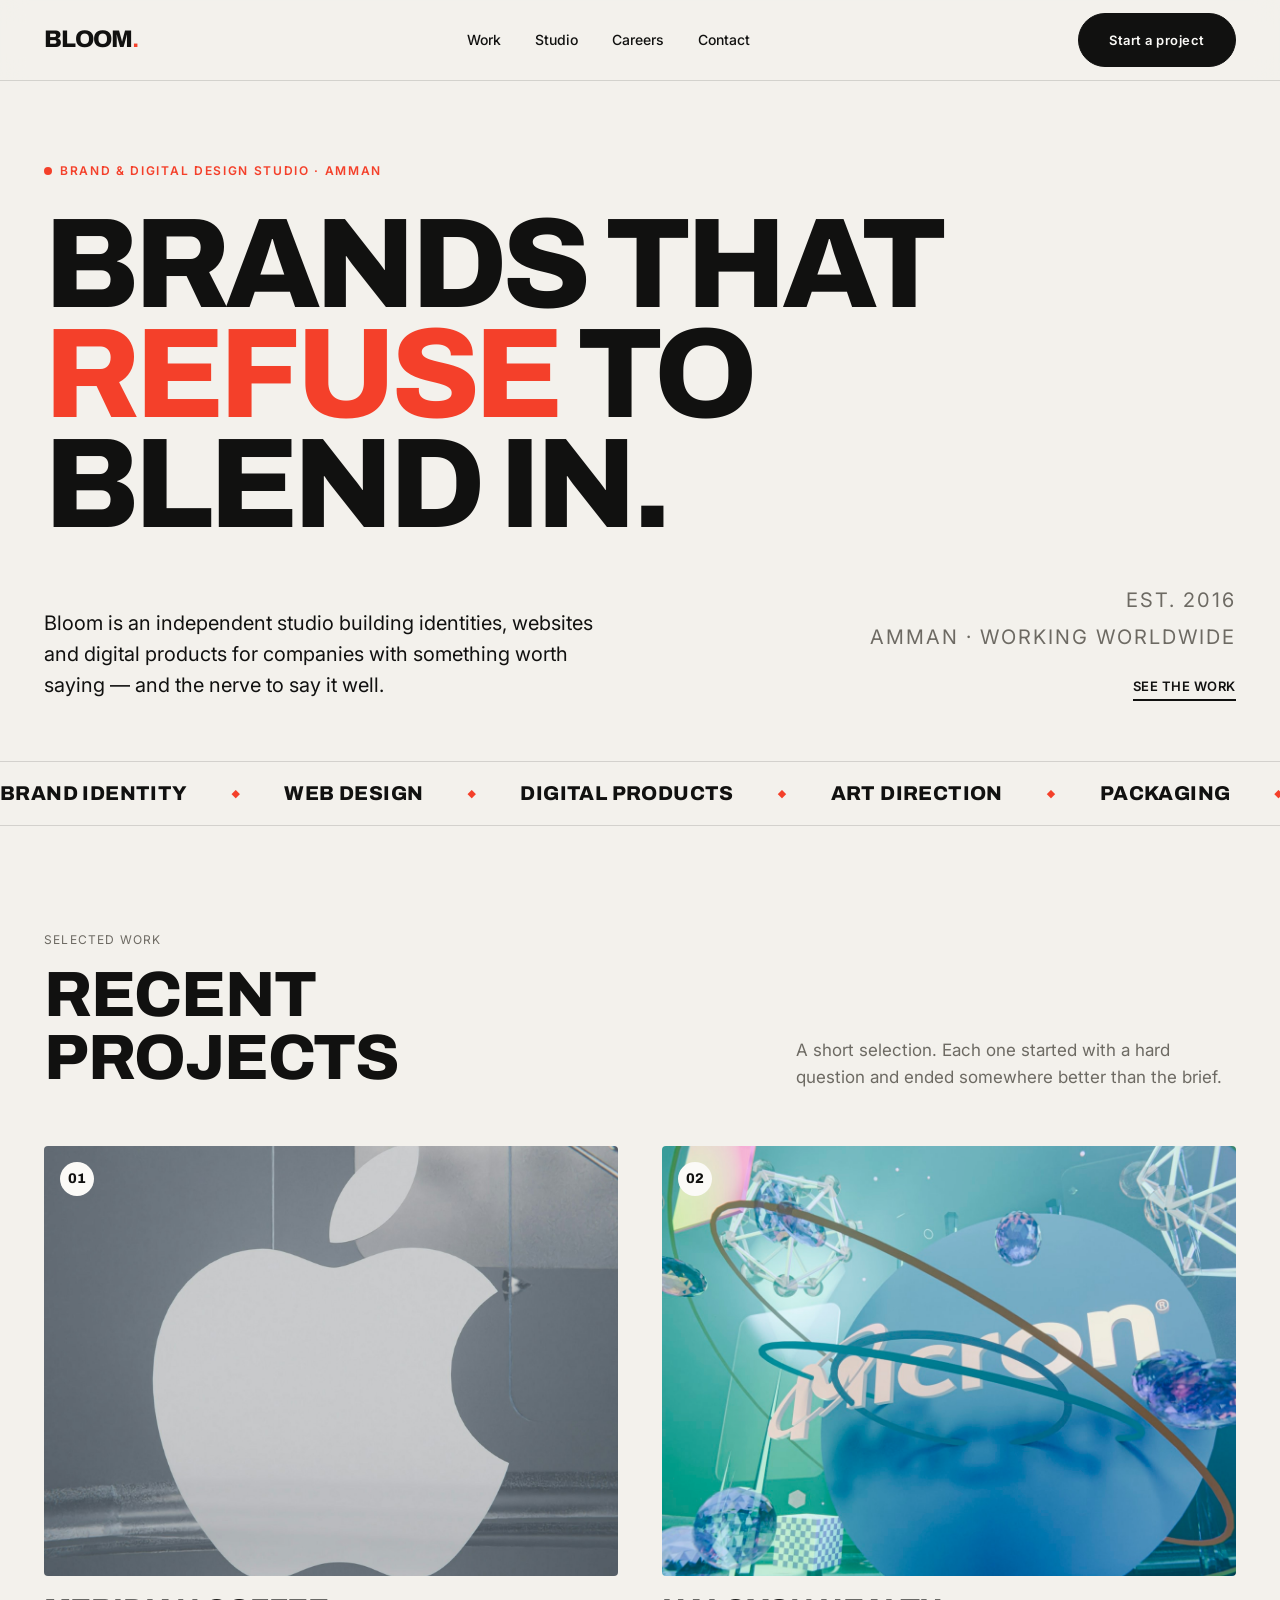
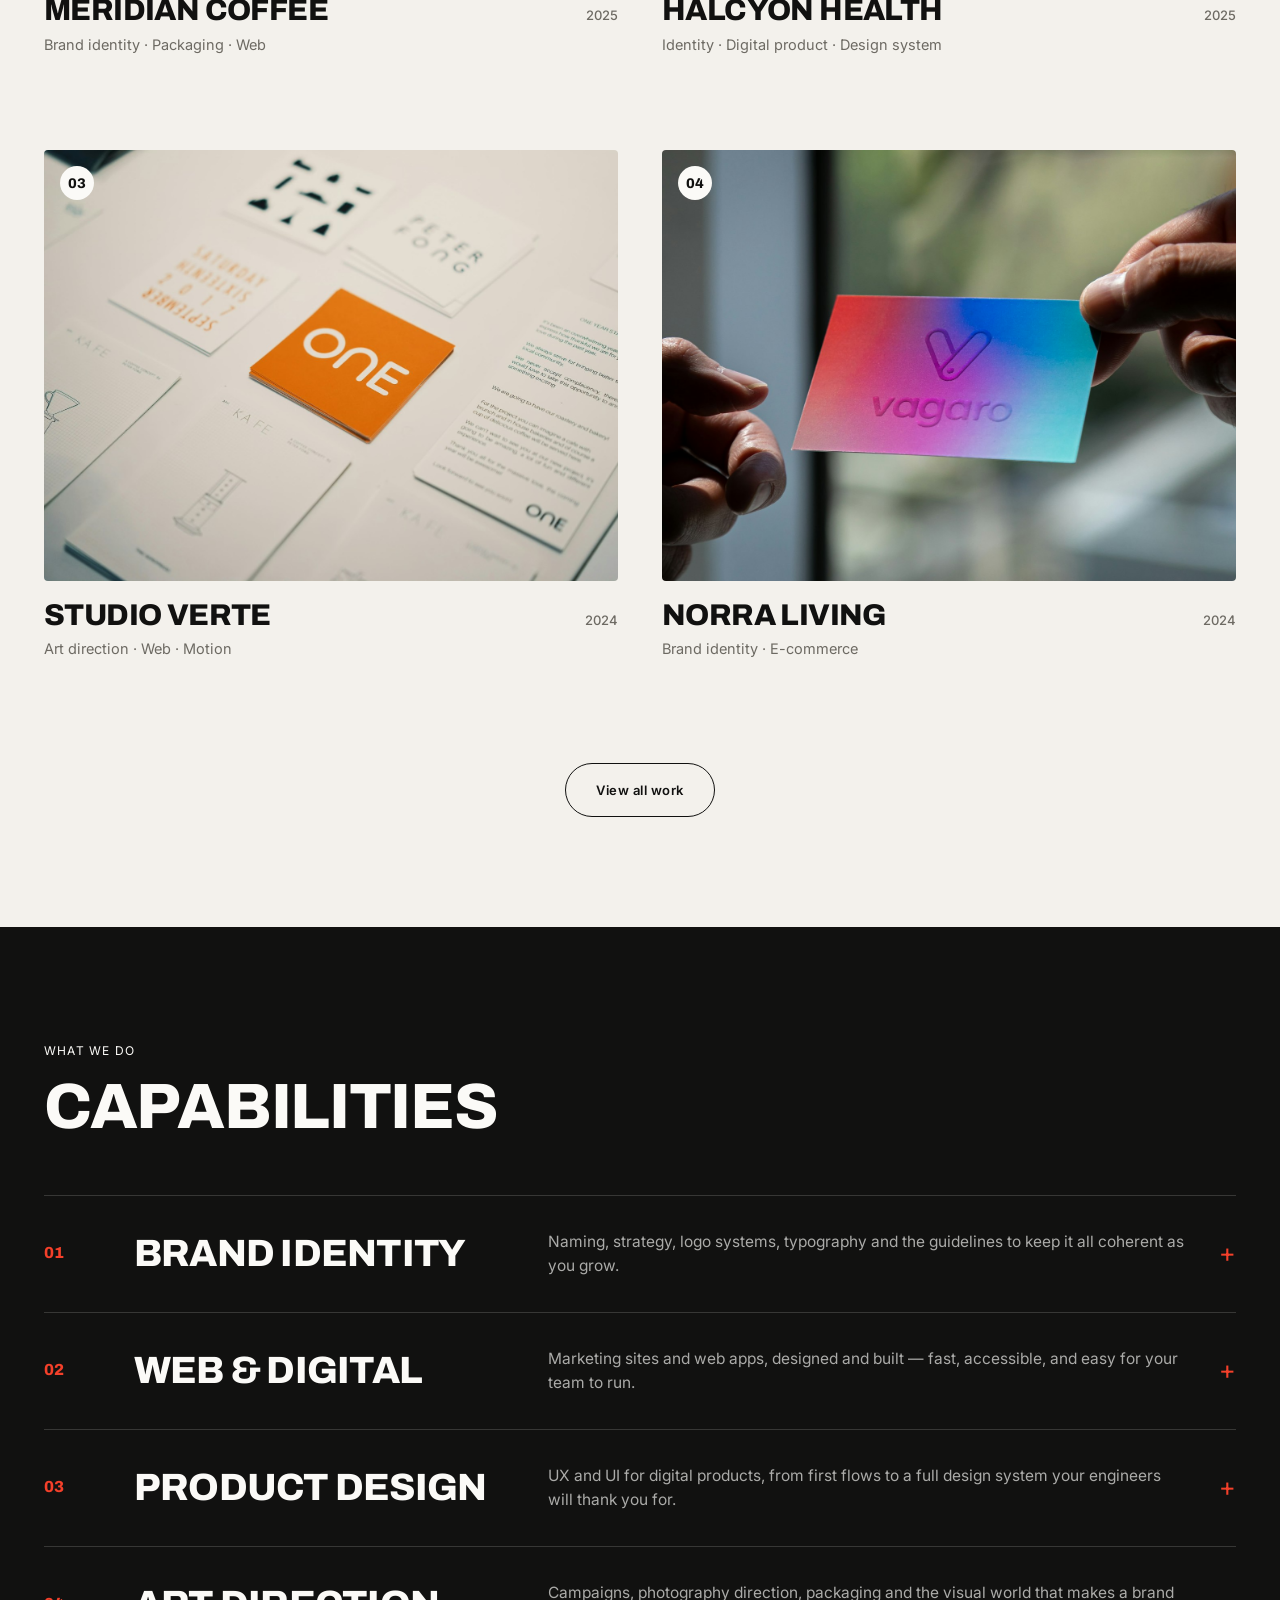
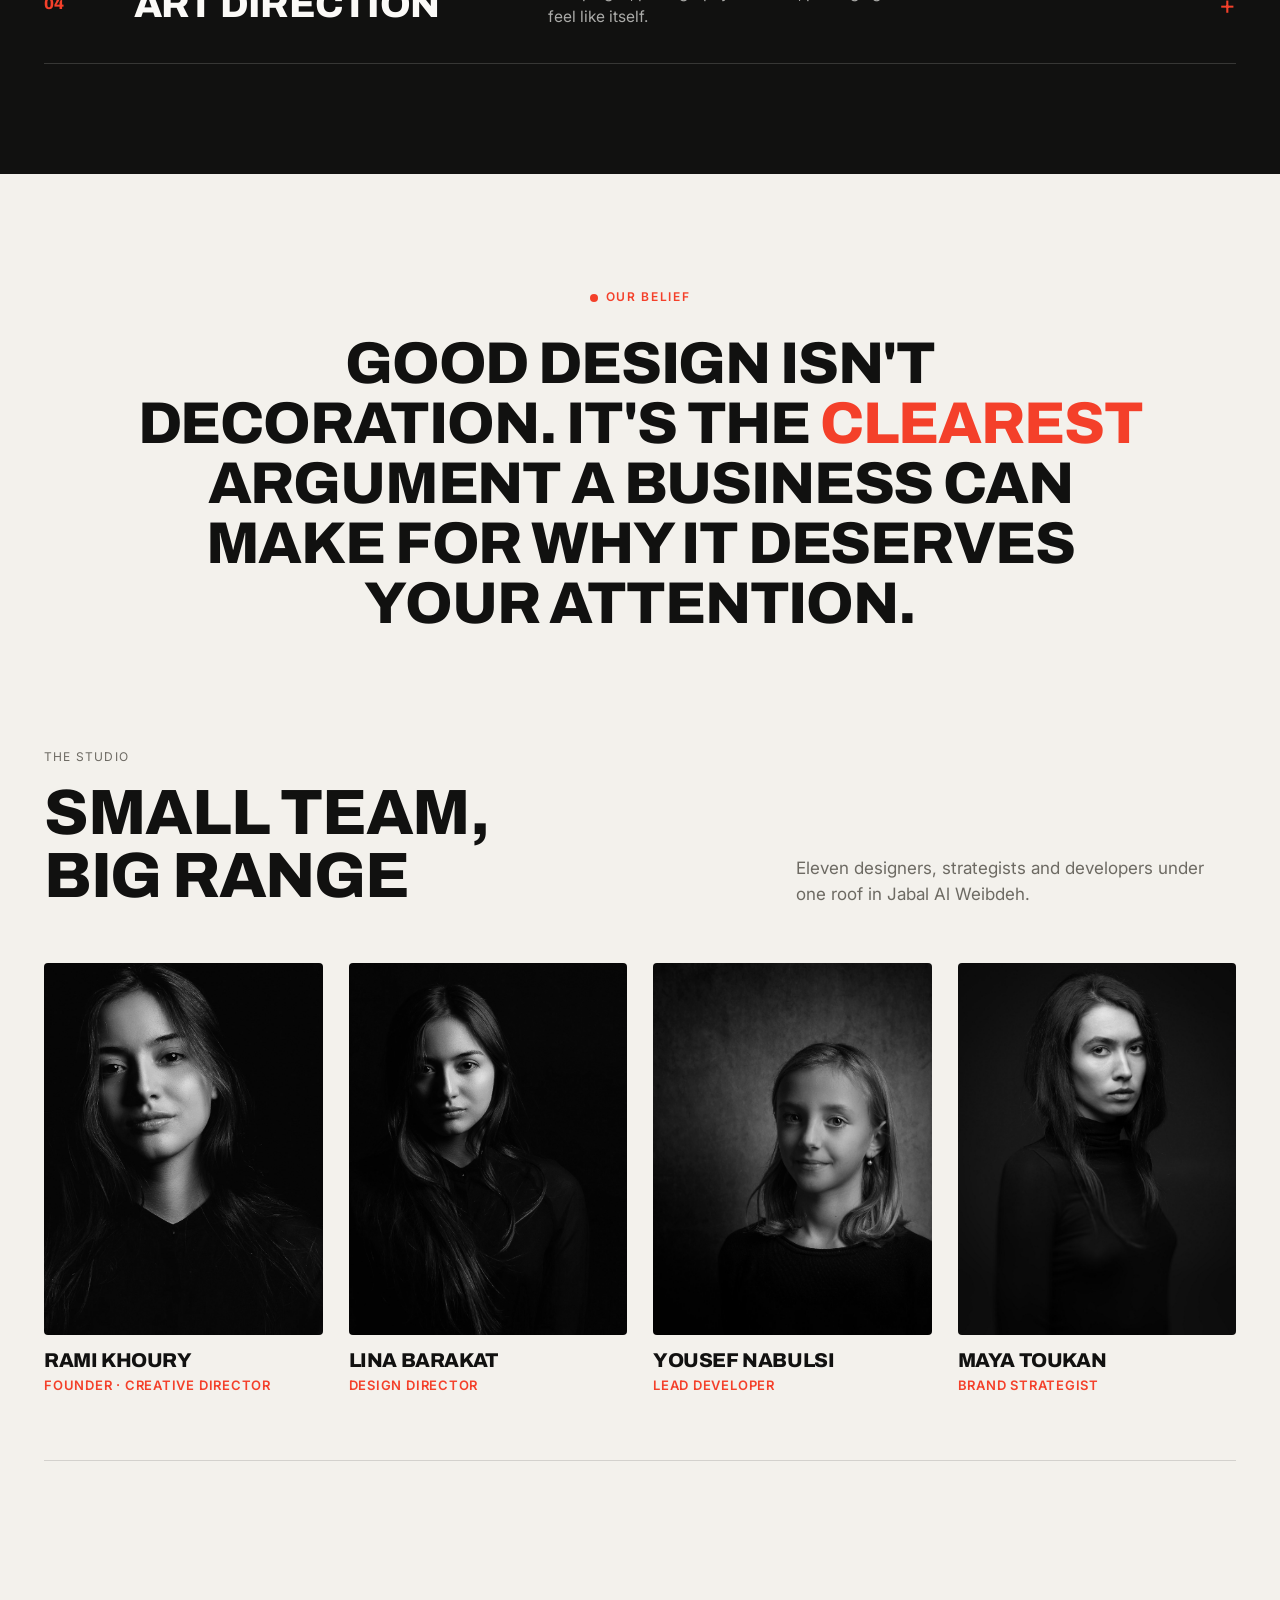
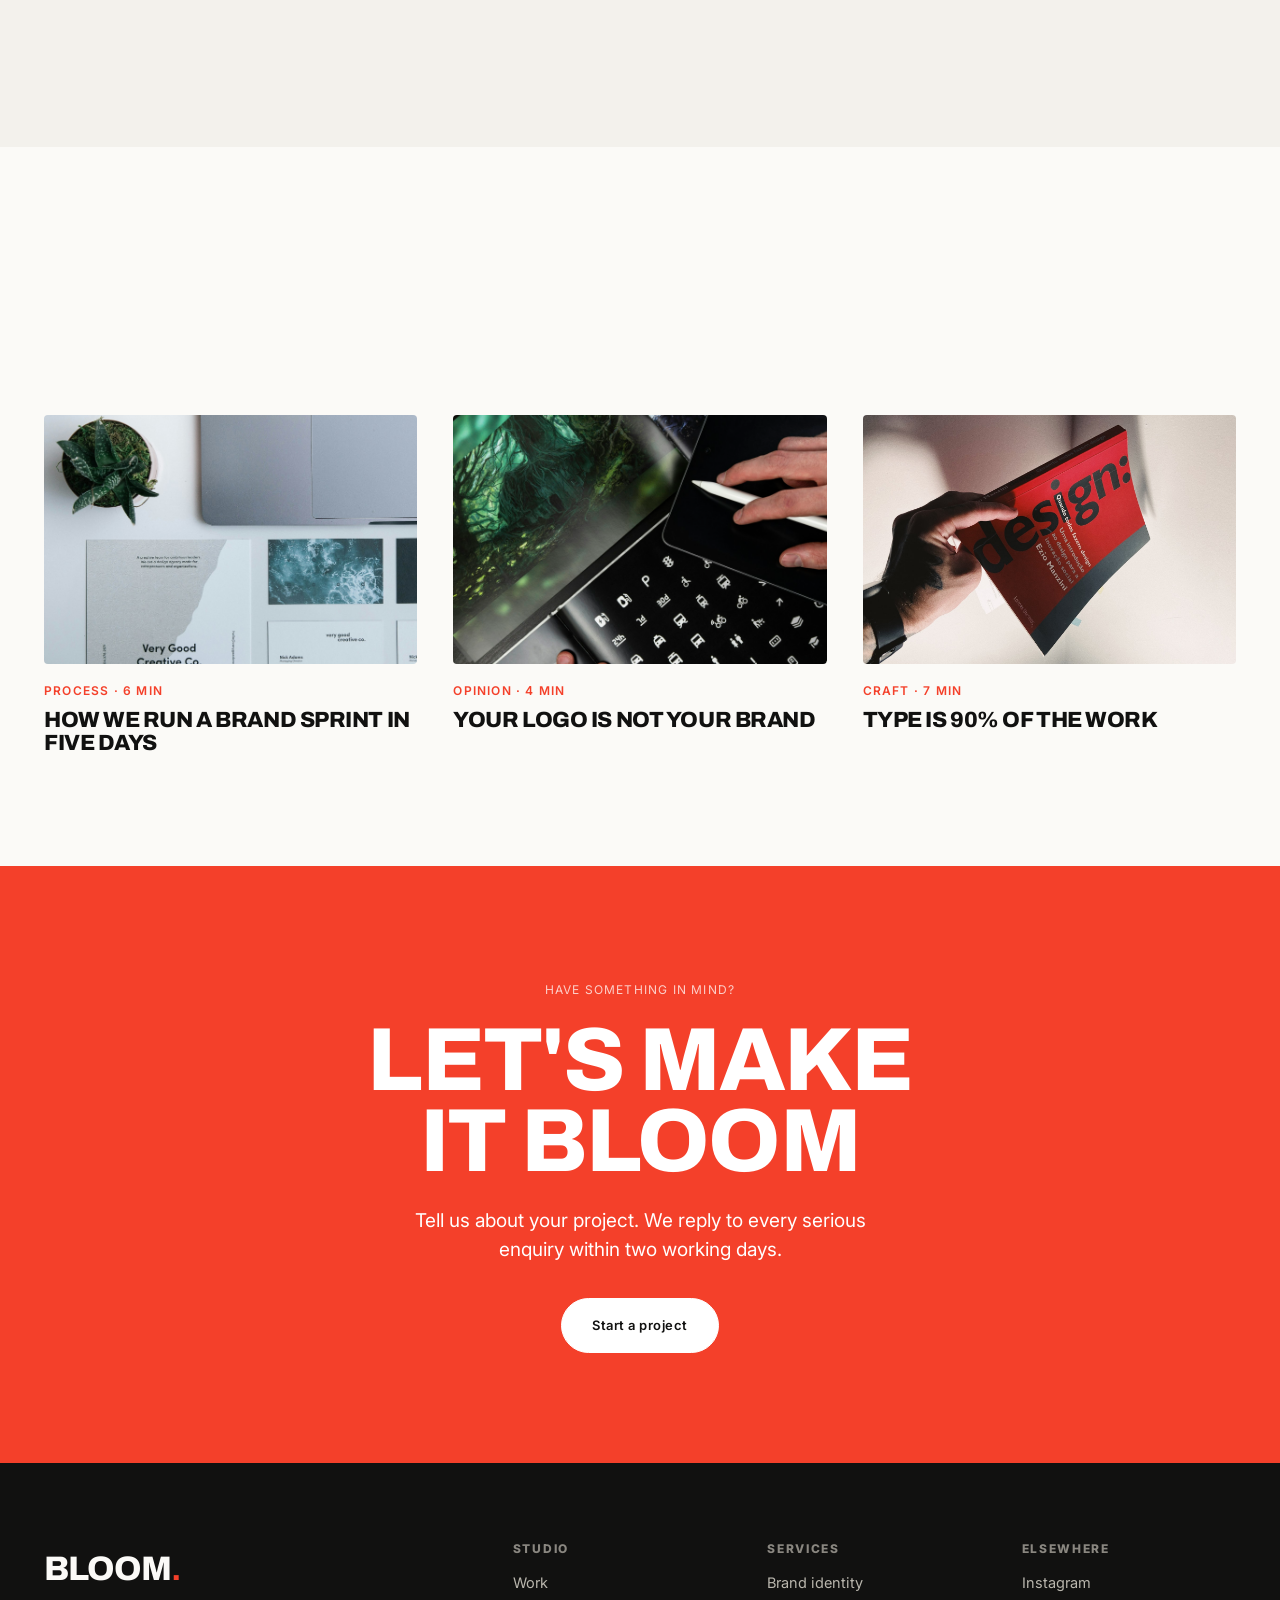
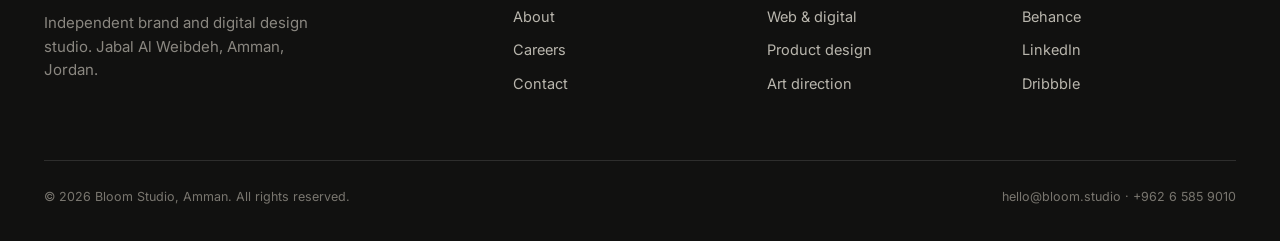
==== index.html @ 3e5213c9 "Bloom — brand & digital design studio Home, work, studio, careers and contact. Static site." ====
<!DOCTYPE html>
<html lang="en">
<head>
<meta charset="UTF-8">
<meta name="viewport" content="width=device-width, initial-scale=1.0">
<title>Bloom — Brand & Digital Design Studio, Amman</title>
<meta name="description" content="Bloom is an independent brand and digital design studio in Amman. We build identities, websites and products for companies that want to be noticed for the right reasons.">
<meta property="og:title" content="Bloom — Brand & Digital Design Studio">
<meta property="og:image" content="assets/img/studio-1.jpg">
<meta name="theme-color" content="#111110">
<link rel="icon" href="assets/favicon.svg" type="image/svg+xml">
<link rel="preconnect" href="https://fonts.googleapis.com">
<link rel="preconnect" href="https://fonts.gstatic.com" crossorigin>
<link href="https://fonts.googleapis.com/css2?family=Archivo:wght@600;700;800;900&family=Inter:wght@400;500;600&display=swap" rel="stylesheet">
<link rel="stylesheet" href="assets/css/style.css">
</head>
<body>
<header>
  <div class="wrap nav">
    <button class="burger" aria-label="Menu"><span></span><span></span><span></span></button>
    <a href="index.html" class="brand-word">Bloom<b>.</b></a>
    <nav class="nav-links">
      <a href="work.html">Work</a>
      <a href="studio.html">Studio</a>
      <a href="careers.html">Careers</a>
      <a href="contact.html">Contact</a>
    </nav>
    <a href="contact.html" class="btn">Start a project</a>
  </div>
</header>

<!-- HERO -->
<section class="hero">
  <div class="wrap">
    <span class="eyebrow">Brand & digital design studio · Amman</span>
    <h1 class="display">Brands that<br><em>refuse</em> to<br>blend in.</h1>
    <div class="hero-foot">
      <p>Bloom is an independent studio building identities, websites and digital products for companies with something worth saying — and the nerve to say it well.</p>
      <div class="meta">
        <p class="mono">Est. 2016</p>
        <p class="mono" style="margin-top:6px">Amman · working worldwide</p>
        <div style="margin-top:20px"><a href="work.html" class="alink">See the work</a></div>
      </div>
    </div>
  </div>
  <div class="hero-marq" aria-hidden="true">
    <div class="row">
      <span>Brand Identity</span><span>Web Design</span><span>Digital Products</span><span>Art Direction</span><span>Packaging</span><span>Motion</span>
      <span>Brand Identity</span><span>Web Design</span><span>Digital Products</span><span>Art Direction</span><span>Packaging</span><span>Motion</span>
    </div>
  </div>
</section>

<!-- SELECTED WORK -->
<section style="padding-top:40px">
  <div class="wrap">
    <div class="sec-head">
      <div><span class="mono" data-r>Selected work</span><h2 data-r style="margin-top:14px">Recent<br>projects</h2></div>
      <p data-r>A short selection. Each one started with a hard question and ended somewhere better than the brief.</p>
    </div>
    <div class="work-grid">
      <article class="wcard" data-r><div class="wcard-media"><span class="idx">01</span><img src="assets/img/work-1.jpg" alt=""></div>
        <div class="wcard-head"><h3>Meridian Coffee</h3><span class="yr">2025</span></div>
        <p class="tags">Brand identity · Packaging · Web</p>
        <div class="arrow"><a href="work.html" class="alink">View project</a></div>
      </article>
      <article class="wcard" data-r><div class="wcard-media"><span class="idx">02</span><img src="assets/img/work-2.jpg" alt=""></div>
        <div class="wcard-head"><h3>Halcyon Health</h3><span class="yr">2025</span></div>
        <p class="tags">Identity · Digital product · Design system</p>
        <div class="arrow"><a href="work.html" class="alink">View project</a></div>
      </article>
      <article class="wcard" data-r><div class="wcard-media"><span class="idx">03</span><img src="assets/img/work-3.jpg" alt=""></div>
        <div class="wcard-head"><h3>Studio Verte</h3><span class="yr">2024</span></div>
        <p class="tags">Art direction · Web · Motion</p>
        <div class="arrow"><a href="work.html" class="alink">View project</a></div>
      </article>
      <article class="wcard" data-r><div class="wcard-media"><span class="idx">04</span><img src="assets/img/work-4.jpg" alt=""></div>
        <div class="wcard-head"><h3>Norra Living</h3><span class="yr">2024</span></div>
        <p class="tags">Brand identity · E-commerce</p>
        <div class="arrow"><a href="work.html" class="alink">View project</a></div>
      </article>
    </div>
    <div style="text-align:center;margin-top:60px" data-r><a href="work.html" class="btn btn-o">View all work</a></div>
  </div>
</section>

<!-- SERVICES -->
<section class="serv">
  <div class="wrap">
    <div class="sec-head"><div><span class="mono" data-r>What we do</span><h2 data-r style="margin-top:14px">Capabilities</h2></div></div>
    <div class="serv-list">
      <div class="srow" data-r><span class="n">01</span><h3>Brand Identity</h3><p>Naming, strategy, logo systems, typography and the guidelines to keep it all coherent as you grow.</p><span class="plus">+</span></div>
      <div class="srow" data-r><span class="n">02</span><h3>Web & Digital</h3><p>Marketing sites and web apps, designed and built — fast, accessible, and easy for your team to run.</p><span class="plus">+</span></div>
      <div class="srow" data-r><span class="n">03</span><h3>Product Design</h3><p>UX and UI for digital products, from first flows to a full design system your engineers will thank you for.</p><span class="plus">+</span></div>
      <div class="srow" data-r><span class="n">04</span><h3>Art Direction</h3><p>Campaigns, photography direction, packaging and the visual world that makes a brand feel like itself.</p><span class="plus">+</span></div>
    </div>
  </div>
</section>

<!-- STATEMENT -->
<section>
  <div class="wrap statement">
    <span class="eyebrow" data-r style="justify-content:center;margin-bottom:26px">Our belief</span>
    <h2 data-r>Good design isn't decoration. It's the <em>clearest</em> argument a business can make for why it deserves your attention.</h2>
  </div>
</section>

<!-- TEAM PREVIEW -->
<section style="padding-top:0">
  <div class="wrap">
    <div class="sec-head"><div><span class="mono" data-r>The studio</span><h2 data-r style="margin-top:14px">Small team,<br>big range</h2></div><p data-r>Eleven designers, strategists and developers under one roof in Jabal Al Weibdeh.</p></div>
    <div class="team-grid">
      <div class="member" data-r><div class="m-media"><img src="assets/img/people-1.jpg" alt=""></div><h3>Rami Khoury</h3><p>Founder · Creative Director</p></div>
      <div class="member" data-r><div class="m-media"><img src="assets/img/people-2.jpg" alt=""></div><h3>Lina Barakat</h3><p>Design Director</p></div>
      <div class="member" data-r><div class="m-media"><img src="assets/img/people-3.jpg" alt=""></div><h3>Yousef Nabulsi</h3><p>Lead Developer</p></div>
      <div class="member" data-r><div class="m-media"><img src="assets/img/people-4.jpg" alt=""></div><h3>Maya Toukan</h3><p>Brand Strategist</p></div>
    </div>
    <div class="stats" style="margin-top:64px">
      <div class="stat" data-r><div class="n">9</div><div class="l">Years in practice</div></div>
      <div class="stat" data-r><div class="n">140+</div><div class="l">Projects shipped</div></div>
      <div class="stat" data-r><div class="n">11</div><div class="l">People on the team</div></div>
      <div class="stat" data-r><div class="n">6</div><div class="l">Design awards</div></div>
    </div>
  </div>
</section>

<!-- JOURNAL -->
<section class="serv" style="background:var(--paper);color:var(--ink)">
  <div class="wrap">
    <div class="sec-head"><div><span class="mono" data-r>Journal</span><h2 data-r style="margin-top:14px">Thinking out loud</h2></div><a href="#" class="alink" data-r>Read the journal</a></div>
    <div class="jgrid">
      <a href="#" class="jcard" data-r><div class="jm"><img src="assets/img/proj-1.jpg" alt=""></div><div class="meta">Process · 6 min</div><h3>How we run a brand sprint in five days</h3></a>
      <a href="#" class="jcard" data-r><div class="jm"><img src="assets/img/proj-2.jpg" alt=""></div><div class="meta">Opinion · 4 min</div><h3>Your logo is not your brand</h3></a>
      <a href="#" class="jcard" data-r><div class="jm"><img src="assets/img/proj-3.jpg" alt=""></div><div class="meta">Craft · 7 min</div><h3>Type is 90% of the work</h3></a>
    </div>
  </div>
</section>

<!-- CTA -->
<section class="cta">
  <div class="wrap">
    <span class="mono" data-r style="color:rgba(255,255,255,.75)">Have something in mind?</span>
    <h2 data-r style="margin-top:20px">Let's make<br>it bloom</h2>
    <p data-r>Tell us about your project. We reply to every serious enquiry within two working days.</p>
    <div data-r><a href="contact.html" class="btn">Start a project</a></div>
  </div>
</section>

<footer>
  <div class="wrap">
    <div class="foot-top">
      <div class="foot-brand"><span class="brand-word">Bloom<b style="color:var(--red)">.</b></span><p>Independent brand and digital design studio. Jabal Al Weibdeh, Amman, Jordan.</p></div>
      <div class="foot-col"><h4>Studio</h4><a href="work.html">Work</a><a href="studio.html">About</a><a href="careers.html">Careers</a><a href="contact.html">Contact</a></div>
      <div class="foot-col"><h4>Services</h4><a href="work.html">Brand identity</a><a href="work.html">Web & digital</a><a href="work.html">Product design</a><a href="work.html">Art direction</a></div>
      <div class="foot-col"><h4>Elsewhere</h4><a href="#">Instagram</a><a href="#">Behance</a><a href="#">LinkedIn</a><a href="#">Dribbble</a></div>
    </div>
    <div class="foot-bottom"><span>© <span data-year>2026</span> Bloom Studio, Amman. All rights reserved.</span><span>hello@bloom.studio · +962 6 585 9010</span></div>
  </div>
</footer>
<script src="assets/js/main.js"></script>
</body>
</html>
---- assets/css/style.css ----
/* Bloom — brand & digital design studio. Design system. */
:root{
  --bg:#f3f1ec; --paper:#fbfaf7; --ink:#111110; --red:#f4402a; --grey:#6d6a63;
  --line:rgba(17,17,16,.14); --soft:#e6e3db;
  --disp:"Archivo",system-ui,sans-serif; --sans:"Inter",system-ui,sans-serif;
  --wrap:1360px; --ease:cubic-bezier(.16,1,.3,1);
}
*{margin:0;padding:0;box-sizing:border-box}
html{scroll-behavior:smooth}
body{font-family:var(--sans);background:var(--bg);color:var(--ink);line-height:1.55;-webkit-font-smoothing:antialiased}
img{display:block;max-width:100%}
a{color:inherit;text-decoration:none}
.wrap{max-width:var(--wrap);margin:0 auto;padding:0 44px}
h1,h2,h3,h4{font-family:var(--disp);font-weight:800;line-height:.98;letter-spacing:-.02em}
.display{font-family:var(--disp);font-weight:800;text-transform:uppercase;letter-spacing:-.03em;line-height:.9}
.eyebrow{font-family:var(--sans);font-size:12px;font-weight:600;letter-spacing:.14em;text-transform:uppercase;color:var(--red);display:inline-flex;align-items:center;gap:8px}
.eyebrow::before{content:"";width:8px;height:8px;background:var(--red);border-radius:50%}
.mono{font-family:var(--sans);font-size:12px;letter-spacing:.1em;text-transform:uppercase;color:var(--grey)}

.btn{display:inline-flex;align-items:center;gap:10px;font-family:var(--sans);font-size:13px;font-weight:600;letter-spacing:.04em;padding:16px 30px;border-radius:100px;background:var(--ink);color:var(--paper);border:1.5px solid var(--ink);cursor:pointer;transition:.4s var(--ease)}
.btn:hover{background:var(--red);border-color:var(--red)}
.btn-o{background:transparent;color:var(--ink)}
.btn-o:hover{background:var(--ink);color:var(--paper)}
.alink{display:inline-flex;align-items:center;gap:9px;font-size:13px;font-weight:600;letter-spacing:.04em;text-transform:uppercase;border-bottom:2px solid var(--ink);padding-bottom:3px;transition:.3s}
.alink:hover{color:var(--red);border-color:var(--red)}

/* header */
header{position:sticky;top:0;z-index:50;background:rgba(243,241,236,.86);backdrop-filter:blur(12px);border-bottom:1px solid var(--line)}
.nav{display:flex;align-items:center;justify-content:space-between;height:80px}
.brand-word{font-family:var(--disp);font-weight:800;font-size:24px;letter-spacing:-.03em;text-transform:uppercase}
.brand-word b{color:var(--red)}
.nav-links{display:flex;gap:34px}
.nav-links a{font-size:14px;font-weight:500;position:relative}
.nav-links a::after{content:"";position:absolute;left:0;bottom:-4px;width:100%;height:2px;background:var(--red);transform:scaleX(0);transform-origin:right;transition:transform .35s var(--ease)}
.nav-links a:hover::after,.nav-links a.active::after{transform:scaleX(1);transform-origin:left}
.burger{display:none;flex-direction:column;gap:5px;background:none;border:none;cursor:pointer;padding:6px}
.burger span{width:26px;height:2px;background:var(--ink)}

/* hero */
.hero{padding:76px 0 60px}
.hero .eyebrow{margin-bottom:30px}
.hero h1{font-size:clamp(48px,10vw,150px);text-transform:uppercase;letter-spacing:-.04em;line-height:.86}
.hero h1 em{font-style:normal;color:var(--red)}
.hero-foot{display:grid;grid-template-columns:1.4fr 1fr;gap:40px;align-items:end;margin-top:44px}
.hero-foot p{font-size:20px;max-width:44ch}
.hero-foot .meta{text-align:right}
.hero-marq{margin-top:60px;border-top:1px solid var(--line);border-bottom:1px solid var(--line);overflow:hidden;padding:16px 0}
.hero-marq .row{display:flex;gap:44px;white-space:nowrap;animation:mq 30s linear infinite;width:max-content}
.hero-marq span{font-family:var(--disp);font-weight:800;font-size:20px;text-transform:uppercase;letter-spacing:.02em;display:inline-flex;align-items:center;gap:44px;color:var(--ink)}
.hero-marq span::after{content:"◆";color:var(--red);font-size:11px}
@keyframes mq{to{transform:translateX(-50%)}}

section{padding:110px 0}
.sec-head{display:flex;justify-content:space-between;align-items:flex-end;gap:30px;margin-bottom:56px;flex-wrap:wrap}
.sec-head h2{font-size:clamp(32px,5vw,68px);text-transform:uppercase}
.sec-head p{max-width:40ch;color:var(--grey);font-size:17px}

/* work grid */
.work-grid{display:grid;grid-template-columns:1fr 1fr;gap:52px 44px}
.wcard{cursor:pointer}
.wcard-media{position:relative;aspect-ratio:4/3;overflow:hidden;background:var(--soft);border-radius:4px}
.wcard-media img{width:100%;height:100%;object-fit:cover;transition:transform 1.1s var(--ease)}
.wcard:hover .wcard-media img{transform:scale(1.05)}
.wcard-media .idx{position:absolute;top:16px;left:16px;font-family:var(--disp);font-weight:800;font-size:14px;background:var(--paper);color:var(--ink);width:34px;height:34px;border-radius:50%;display:grid;place-items:center}
.wcard-head{display:flex;justify-content:space-between;align-items:baseline;margin-top:20px;gap:16px}
.wcard h3{font-size:30px;text-transform:uppercase}
.wcard .yr{font-family:var(--sans);font-size:13px;color:var(--grey);font-weight:500}
.wcard .tags{margin-top:8px;color:var(--grey);font-size:14.5px}
.wcard .arrow{margin-top:14px;opacity:0;transform:translateX(-6px);transition:.4s var(--ease)}
.wcard:hover .arrow{opacity:1;transform:none}

/* services */
.serv{background:var(--ink);color:var(--paper)}
.serv .sec-head h2,.serv .mono{color:var(--paper)}
.serv-list{border-top:1px solid rgba(251,250,247,.16)}
.srow{display:grid;grid-template-columns:60px 1.2fr 2fr auto;gap:30px;align-items:center;padding:34px 0;border-bottom:1px solid rgba(251,250,247,.16);transition:.4s var(--ease)}
.srow:hover{padding-left:16px}
.srow .n{font-family:var(--disp);font-weight:800;color:var(--red);font-size:16px}
.srow h3{font-size:clamp(24px,3vw,38px);text-transform:uppercase}
.srow p{color:rgba(251,250,247,.66);font-size:15.5px}
.srow .plus{font-size:26px;color:var(--red)}

/* approach / big statement */
.statement{text-align:center;max-width:1100px;margin:0 auto}
.statement h2{font-size:clamp(30px,4.6vw,66px);text-transform:uppercase;line-height:1.02}
.statement h2 em{font-style:normal;color:var(--red)}

/* team */
.team-grid{display:grid;grid-template-columns:repeat(4,1fr);gap:26px}
.member .m-media{aspect-ratio:3/4;overflow:hidden;border-radius:4px;background:var(--soft);margin-bottom:16px}
.member .m-media img{width:100%;height:100%;object-fit:cover;filter:grayscale(1);transition:filter .5s,transform 1s var(--ease)}
.member:hover .m-media img{filter:grayscale(0);transform:scale(1.04)}
.member h3{font-size:20px;text-transform:uppercase}
.member p{color:var(--red);font-size:13px;font-weight:600;letter-spacing:.06em;text-transform:uppercase;margin-top:5px}

/* stats */
.stats{display:grid;grid-template-columns:repeat(4,1fr);gap:30px;border-top:1px solid var(--line);padding-top:50px}
.stat .n{font-family:var(--disp);font-weight:800;font-size:clamp(40px,5vw,72px);letter-spacing:-.03em}
.stat .l{color:var(--grey);font-size:14px;margin-top:6px}

/* journal */
.jgrid{display:grid;grid-template-columns:repeat(3,1fr);gap:36px}
.jcard .jm{aspect-ratio:3/2;overflow:hidden;border-radius:4px;margin-bottom:18px;background:var(--soft)}
.jcard .jm img{width:100%;height:100%;object-fit:cover;transition:transform 1s var(--ease)}
.jcard:hover .jm img{transform:scale(1.05)}
.jcard .meta{color:var(--red);font-size:12px;font-weight:600;letter-spacing:.1em;text-transform:uppercase;margin-bottom:9px}
.jcard h3{font-size:22px;text-transform:uppercase;line-height:1.05}

/* careers */
.job{display:grid;grid-template-columns:1.4fr 1fr 1fr auto;gap:24px;align-items:center;padding:30px 4px;border-top:1px solid var(--line);transition:.3s}
.job:last-of-type{border-bottom:1px solid var(--line)}
.job:hover{background:var(--paper);padding-left:16px}
.job h3{font-size:26px;text-transform:uppercase}
.job .d{color:var(--grey);font-size:14.5px}
.perks{display:grid;grid-template-columns:repeat(3,1fr);gap:30px;margin-top:10px}
.perk h3{font-size:19px;text-transform:uppercase;margin:14px 0 8px}
.perk p{color:var(--grey);font-size:15px}
.perk .ic{width:40px;height:40px;color:var(--red)}

/* CTA */
.cta{background:var(--red);color:#fff;text-align:center}
.cta h2{font-size:clamp(40px,7vw,110px);text-transform:uppercase;line-height:.9}
.cta p{max-width:40ch;margin:24px auto 34px;font-size:19px}
.cta .btn{background:#fff;color:var(--ink);border-color:#fff}
.cta .btn:hover{background:var(--ink);color:#fff;border-color:var(--ink)}

/* footer */
footer{background:var(--ink);color:#b9b6ad;padding:80px 0 34px}
.foot-top{display:grid;grid-template-columns:2fr 1fr 1fr 1fr;gap:40px;padding-bottom:54px;border-bottom:1px solid rgba(255,255,255,.12)}
.foot-brand .brand-word{color:var(--paper);font-size:34px;display:inline-block;margin-bottom:16px}
.foot-brand p{color:#8a8780;max-width:32ch;font-size:15px}
.foot-col h4{font-family:var(--sans);font-size:12px;letter-spacing:.14em;text-transform:uppercase;color:#8a8780;margin-bottom:18px}
.foot-col a{display:block;color:#b9b6ad;font-size:14.5px;margin-bottom:11px}
.foot-col a:hover{color:var(--red)}
.foot-bottom{display:flex;justify-content:space-between;padding-top:26px;font-size:12.5px;color:#79766f;flex-wrap:wrap;gap:12px}
.foot-bottom .socials{display:flex;gap:20px}

/* page hero */
.page-hero{padding:70px 0 40px;border-bottom:1px solid var(--line)}
.page-hero h1{font-size:clamp(48px,9vw,120px);text-transform:uppercase;letter-spacing:-.03em;margin:20px 0 0}
.page-hero .lede{font-size:20px;color:var(--grey);max-width:60ch;margin-top:24px}

/* forms */
.cgrid{display:grid;grid-template-columns:1.1fr .9fr;gap:70px}
.field{margin-bottom:20px}
.field label{display:block;font-size:12px;letter-spacing:.1em;text-transform:uppercase;color:var(--grey);margin-bottom:8px;font-weight:600}
.field input,.field textarea,.field select{width:100%;padding:14px 16px;border:1.5px solid var(--line);background:var(--paper);font:inherit;font-size:15px;border-radius:4px}
.field input:focus,.field textarea:focus,.field select:focus{outline:none;border-color:var(--red)}
.info-row{display:flex;gap:14px;margin-bottom:24px}
.info-row svg{width:22px;height:22px;color:var(--red);flex:none;margin-top:2px}
.info-row h4{font-family:var(--sans);font-size:13px;letter-spacing:.08em;text-transform:uppercase;margin-bottom:5px}
.info-row p{color:var(--grey);font-size:15px}

[data-r]{opacity:0;transform:translateY(28px);transition:opacity .9s var(--ease),transform .9s var(--ease)}
[data-r].in{opacity:1;transform:none}

@media(max-width:1000px){
  .work-grid,.hero-foot,.cgrid,.jgrid{grid-template-columns:1fr}
  .team-grid,.perks{grid-template-columns:repeat(2,1fr)}
  .stats{grid-template-columns:repeat(2,1fr);gap:40px 20px}
  .srow{grid-template-columns:40px 1fr auto;gap:18px}
  .srow p{display:none}
  .job{grid-template-columns:1fr auto}
  .job .d{display:none}
  .foot-top{grid-template-columns:1fr 1fr}
  .hero-foot .meta{text-align:left}
}
@media(max-width:640px){
  .wrap{padding:0 22px}
  .nav-links{display:none}.burger{display:flex}
  section{padding:70px 0}
  .team-grid,.perks,.foot-top{grid-template-columns:1fr}
  .mobile-open .nav-links{display:flex;position:absolute;top:80px;left:0;right:0;flex-direction:column;background:var(--bg);padding:24px 22px;gap:18px;border-bottom:1px solid var(--line)}
}
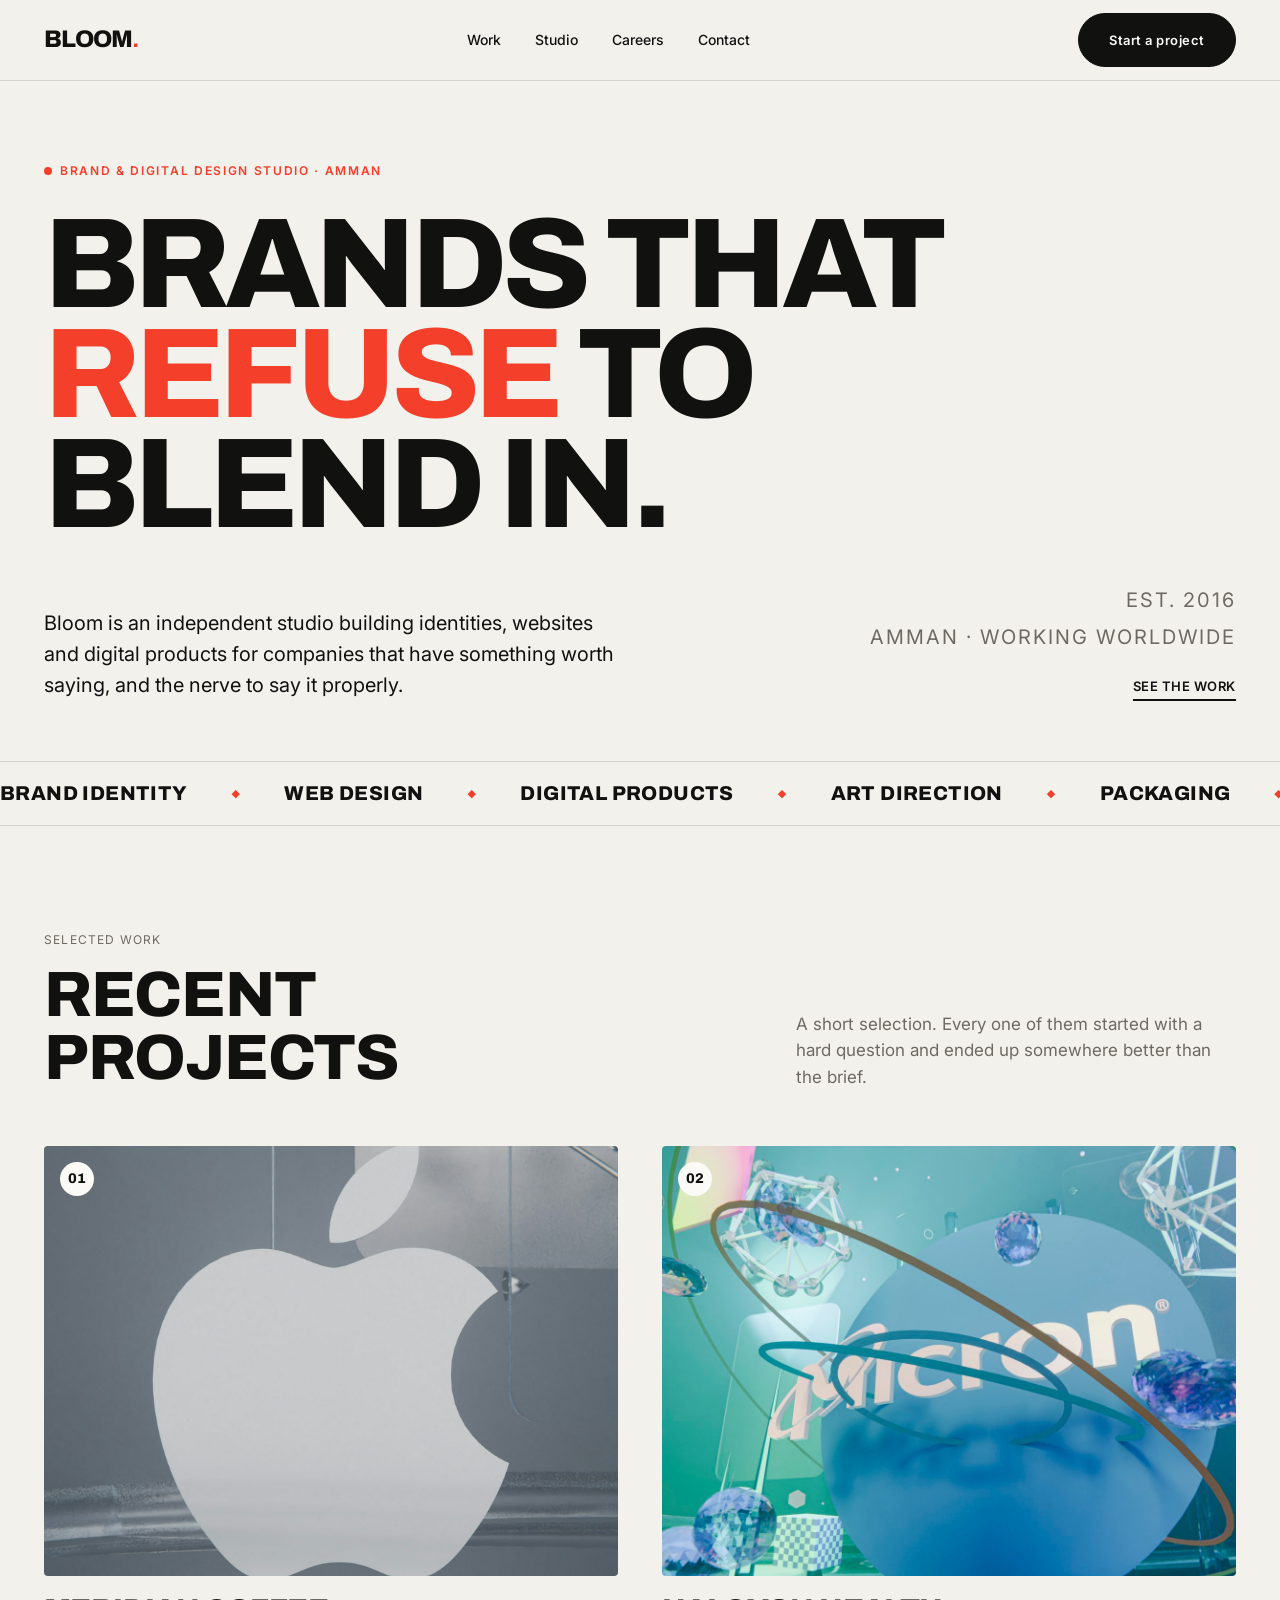
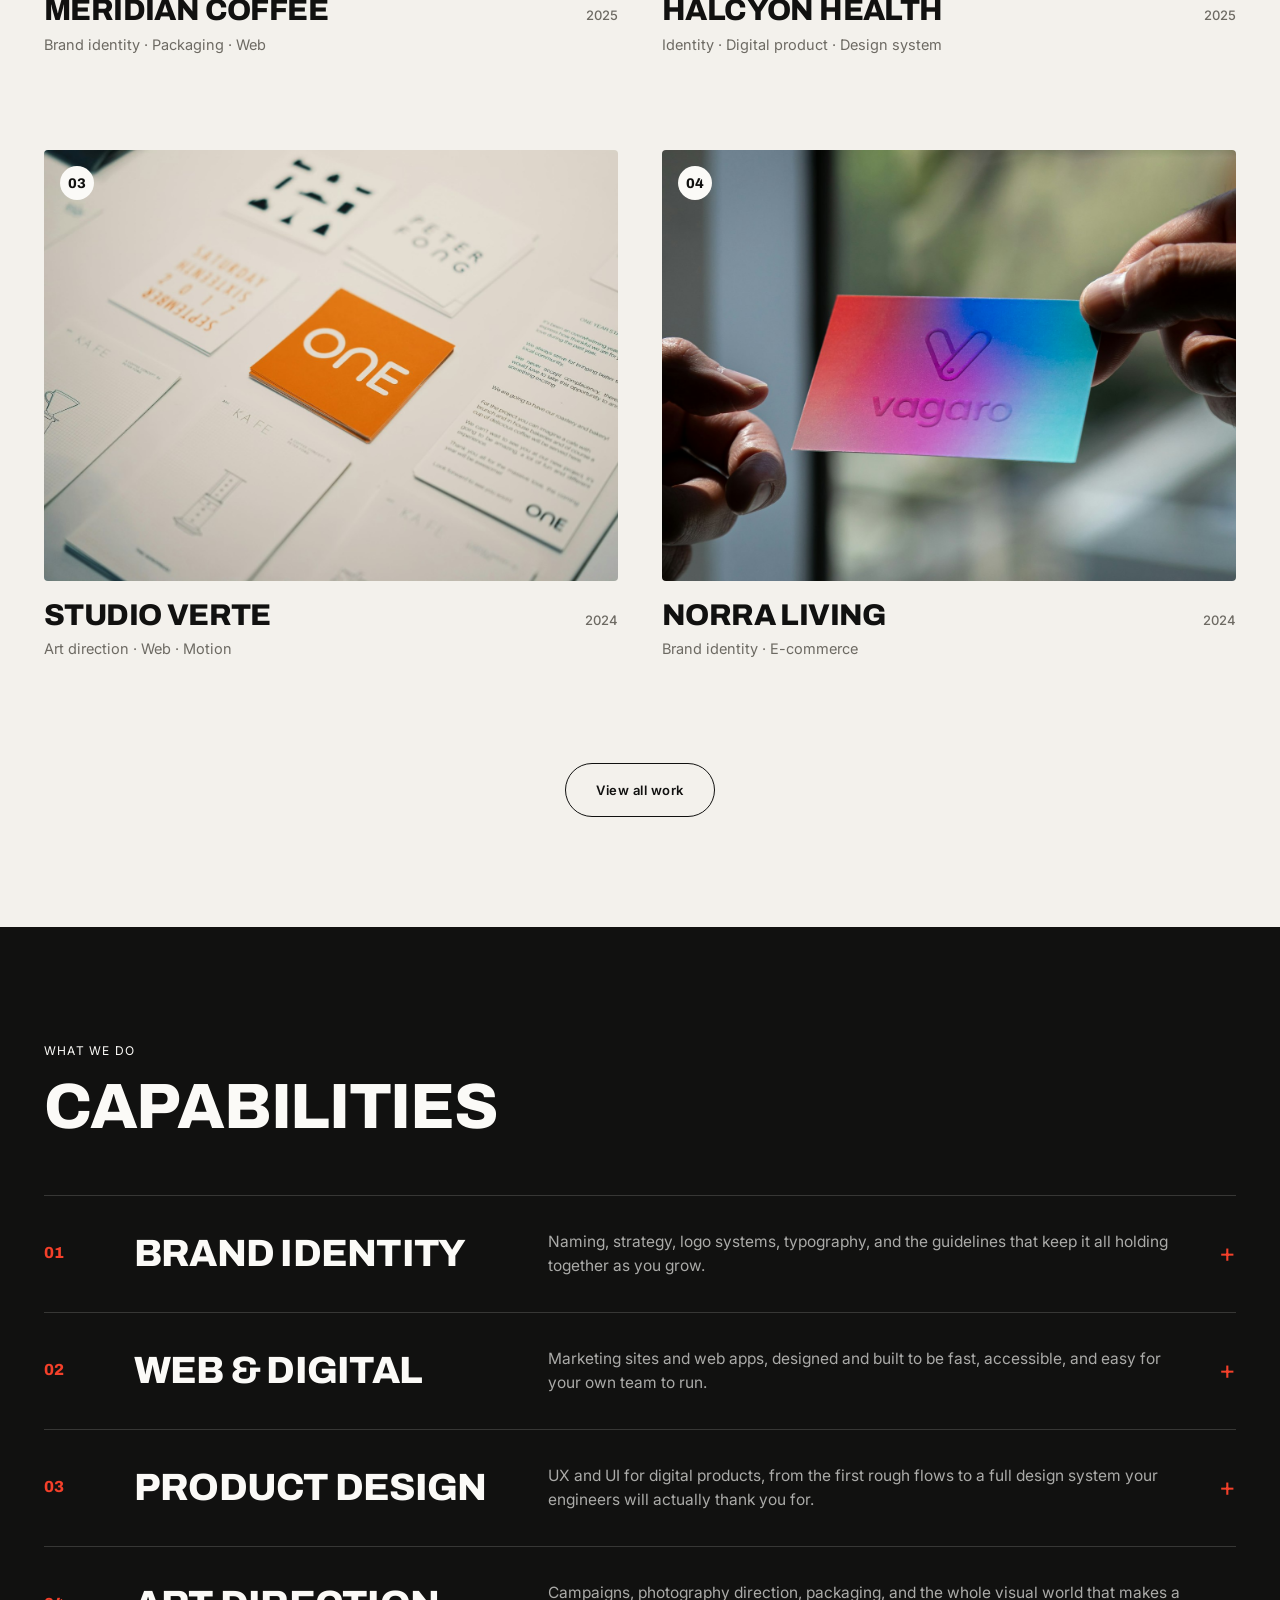
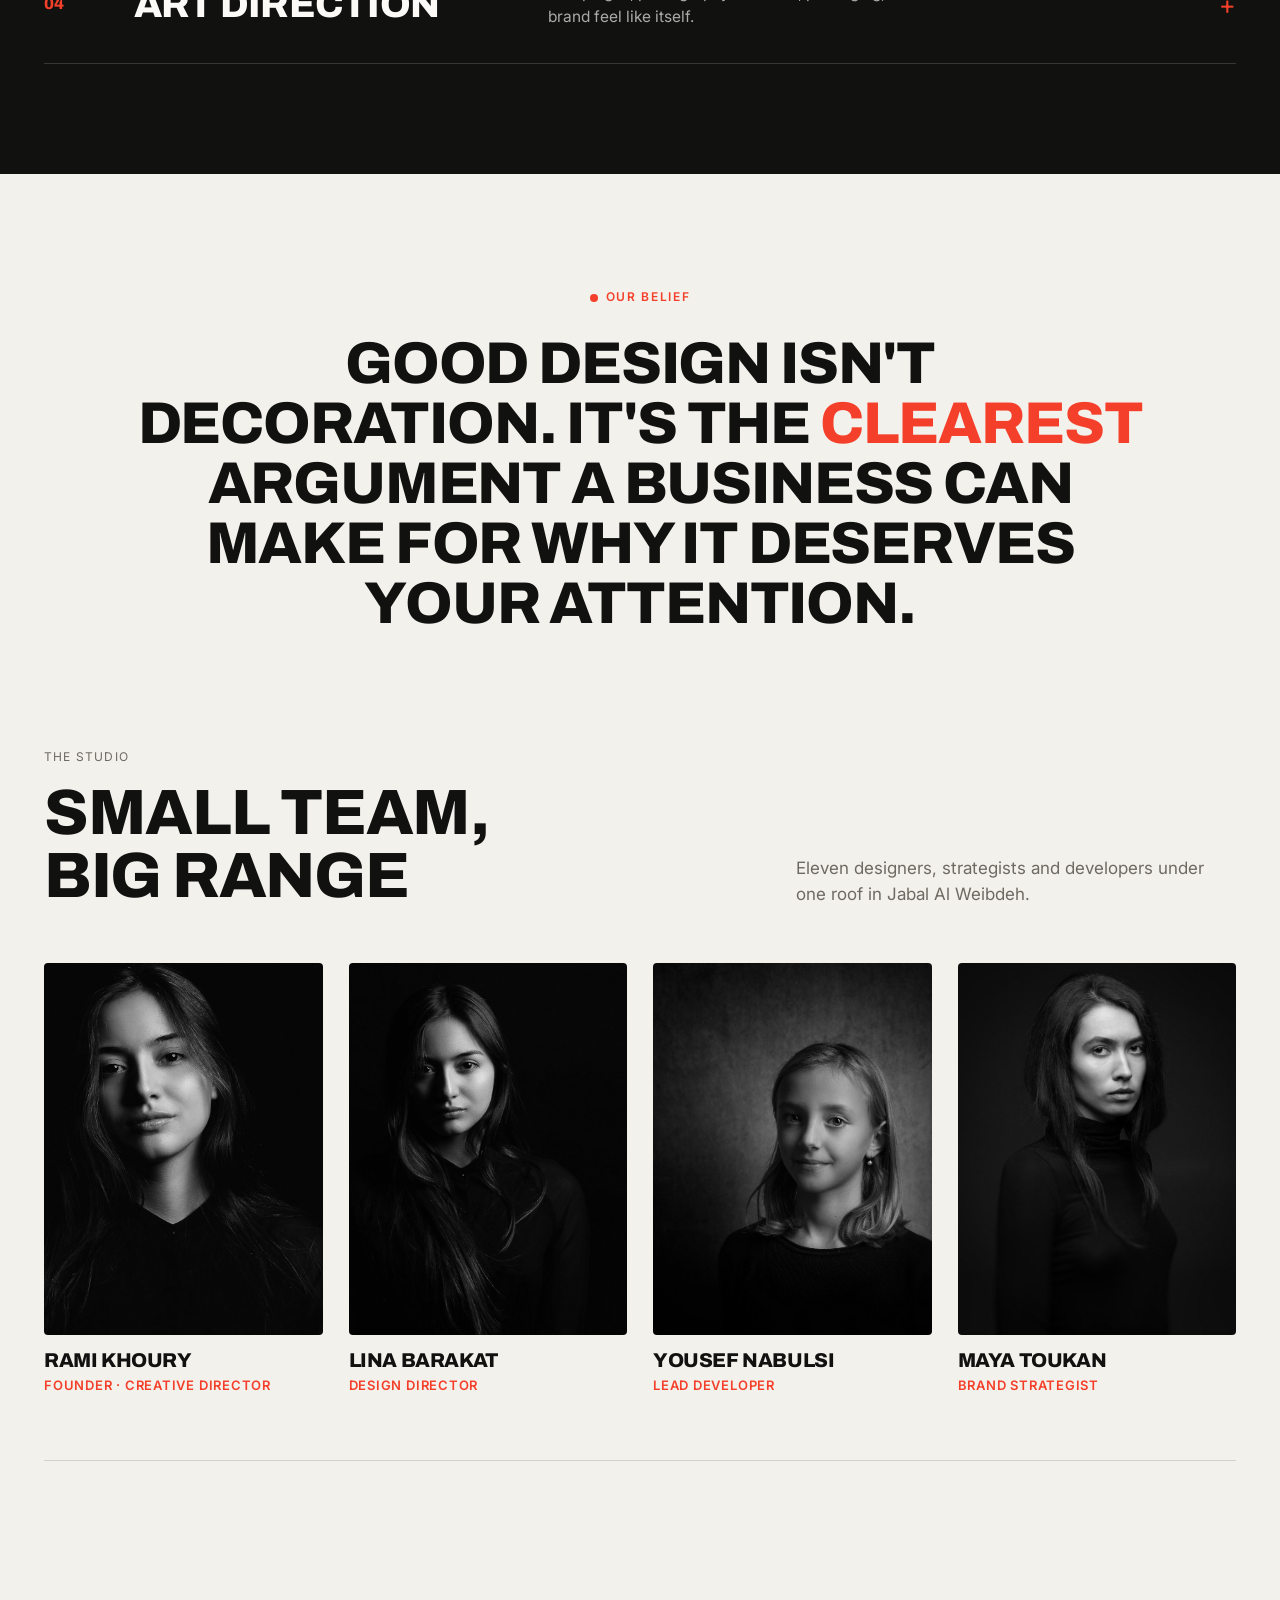
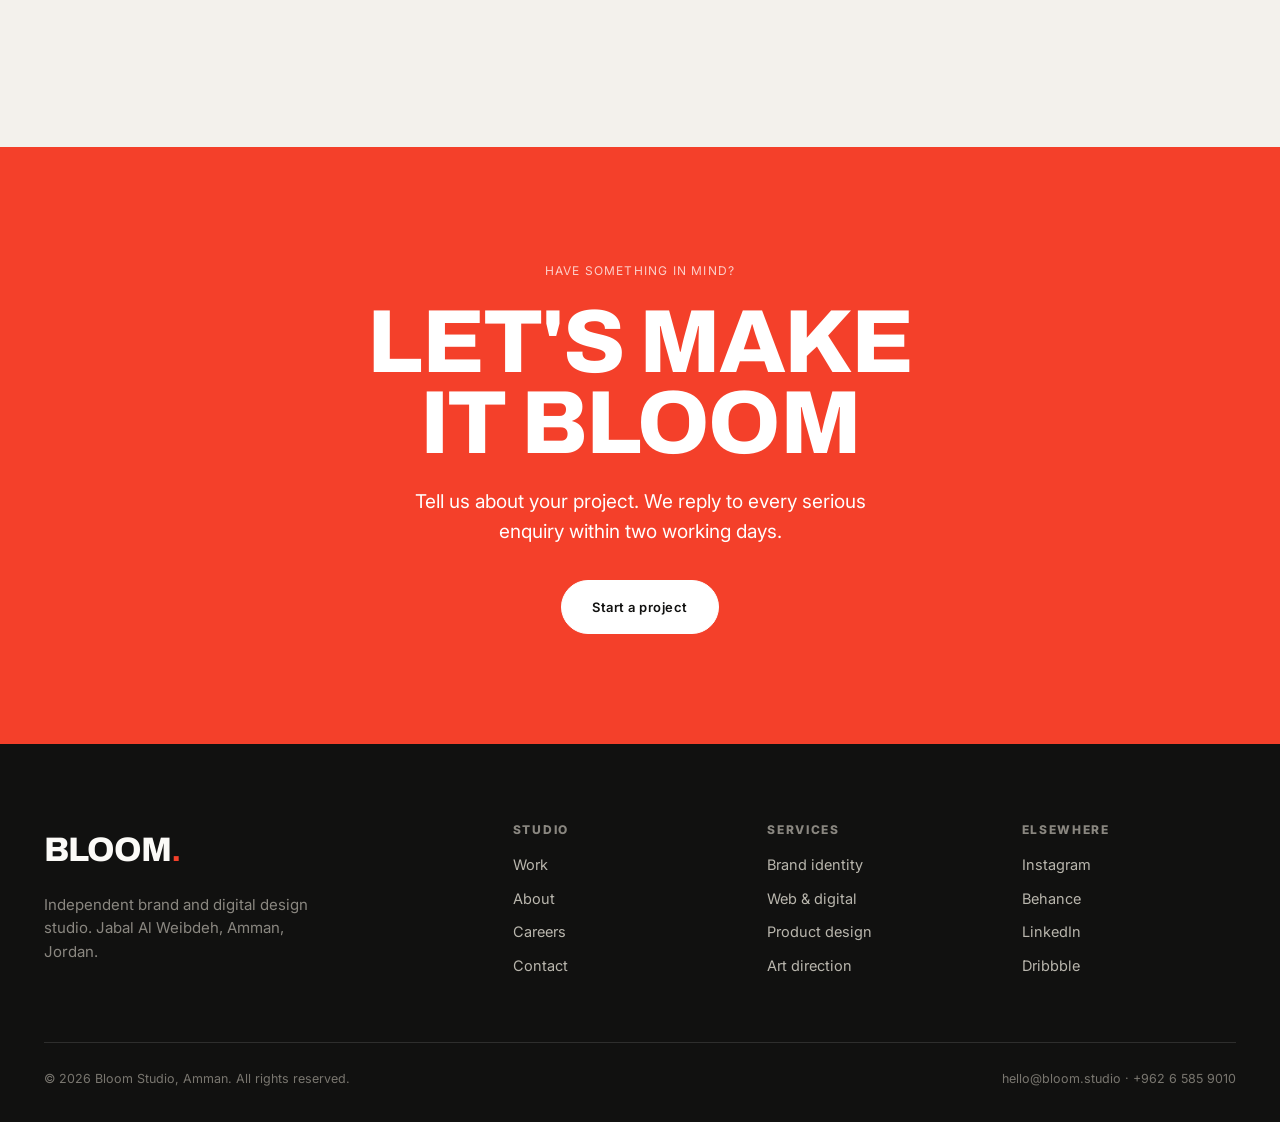
==== commit 0c329173: "De-AI the copy; remove fake journal, fix dead links and dashes - Rewrite homepage voice and tighten " ====
--- a/index.html
+++ b/index.html
@@ -3,9 +3,9 @@
 <head>
 <meta charset="UTF-8">
 <meta name="viewport" content="width=device-width, initial-scale=1.0">
-<title>Bloom — Brand & Digital Design Studio, Amman</title>
+<title>Bloom - Brand &amp; Digital Design Studio, Amman</title>
 <meta name="description" content="Bloom is an independent brand and digital design studio in Amman. We build identities, websites and products for companies that want to be noticed for the right reasons.">
-<meta property="og:title" content="Bloom — Brand & Digital Design Studio">
+<meta property="og:title" content="Bloom - Brand &amp; Digital Design Studio">
 <meta property="og:image" content="assets/img/studio-1.jpg">
 <meta name="theme-color" content="#111110">
 <link rel="icon" href="assets/favicon.svg" type="image/svg+xml">
@@ -32,10 +32,10 @@
 <!-- HERO -->
 <section class="hero">
   <div class="wrap">
-    <span class="eyebrow">Brand & digital design studio · Amman</span>
+    <span class="eyebrow">Brand &amp; digital design studio · Amman</span>
     <h1 class="display">Brands that<br><em>refuse</em> to<br>blend in.</h1>
     <div class="hero-foot">
-      <p>Bloom is an independent studio building identities, websites and digital products for companies with something worth saying — and the nerve to say it well.</p>
+      <p>Bloom is an independent studio building identities, websites and digital products for companies that have something worth saying, and the nerve to say it properly.</p>
       <div class="meta">
         <p class="mono">Est. 2016</p>
         <p class="mono" style="margin-top:6px">Amman · working worldwide</p>
@@ -56,25 +56,25 @@
   <div class="wrap">
     <div class="sec-head">
       <div><span class="mono" data-r>Selected work</span><h2 data-r style="margin-top:14px">Recent<br>projects</h2></div>
-      <p data-r>A short selection. Each one started with a hard question and ended somewhere better than the brief.</p>
+      <p data-r>A short selection. Every one of them started with a hard question and ended up somewhere better than the brief.</p>
     </div>
     <div class="work-grid">
-      <article class="wcard" data-r><div class="wcard-media"><span class="idx">01</span><img src="assets/img/work-1.jpg" alt=""></div>
+      <article class="wcard" data-r><div class="wcard-media"><span class="idx">01</span><img src="assets/img/work-1.jpg" alt="Meridian Coffee brand identity and packaging"></div>
         <div class="wcard-head"><h3>Meridian Coffee</h3><span class="yr">2025</span></div>
         <p class="tags">Brand identity · Packaging · Web</p>
         <div class="arrow"><a href="work.html" class="alink">View project</a></div>
       </article>
-      <article class="wcard" data-r><div class="wcard-media"><span class="idx">02</span><img src="assets/img/work-2.jpg" alt=""></div>
+      <article class="wcard" data-r><div class="wcard-media"><span class="idx">02</span><img src="assets/img/work-2.jpg" alt="Halcyon Health identity and product screens"></div>
         <div class="wcard-head"><h3>Halcyon Health</h3><span class="yr">2025</span></div>
         <p class="tags">Identity · Digital product · Design system</p>
         <div class="arrow"><a href="work.html" class="alink">View project</a></div>
       </article>
-      <article class="wcard" data-r><div class="wcard-media"><span class="idx">03</span><img src="assets/img/work-3.jpg" alt=""></div>
+      <article class="wcard" data-r><div class="wcard-media"><span class="idx">03</span><img src="assets/img/work-3.jpg" alt="Studio Verte art direction and website"></div>
         <div class="wcard-head"><h3>Studio Verte</h3><span class="yr">2024</span></div>
         <p class="tags">Art direction · Web · Motion</p>
         <div class="arrow"><a href="work.html" class="alink">View project</a></div>
       </article>
-      <article class="wcard" data-r><div class="wcard-media"><span class="idx">04</span><img src="assets/img/work-4.jpg" alt=""></div>
+      <article class="wcard" data-r><div class="wcard-media"><span class="idx">04</span><img src="assets/img/work-4.jpg" alt="Norra Living brand identity and store"></div>
         <div class="wcard-head"><h3>Norra Living</h3><span class="yr">2024</span></div>
         <p class="tags">Brand identity · E-commerce</p>
         <div class="arrow"><a href="work.html" class="alink">View project</a></div>
@@ -89,10 +89,10 @@
   <div class="wrap">
     <div class="sec-head"><div><span class="mono" data-r>What we do</span><h2 data-r style="margin-top:14px">Capabilities</h2></div></div>
     <div class="serv-list">
-      <div class="srow" data-r><span class="n">01</span><h3>Brand Identity</h3><p>Naming, strategy, logo systems, typography and the guidelines to keep it all coherent as you grow.</p><span class="plus">+</span></div>
-      <div class="srow" data-r><span class="n">02</span><h3>Web & Digital</h3><p>Marketing sites and web apps, designed and built — fast, accessible, and easy for your team to run.</p><span class="plus">+</span></div>
-      <div class="srow" data-r><span class="n">03</span><h3>Product Design</h3><p>UX and UI for digital products, from first flows to a full design system your engineers will thank you for.</p><span class="plus">+</span></div>
-      <div class="srow" data-r><span class="n">04</span><h3>Art Direction</h3><p>Campaigns, photography direction, packaging and the visual world that makes a brand feel like itself.</p><span class="plus">+</span></div>
+      <div class="srow" data-r><span class="n">01</span><h3>Brand Identity</h3><p>Naming, strategy, logo systems, typography, and the guidelines that keep it all holding together as you grow.</p><span class="plus">+</span></div>
+      <div class="srow" data-r><span class="n">02</span><h3>Web &amp; Digital</h3><p>Marketing sites and web apps, designed and built to be fast, accessible, and easy for your own team to run.</p><span class="plus">+</span></div>
+      <div class="srow" data-r><span class="n">03</span><h3>Product Design</h3><p>UX and UI for digital products, from the first rough flows to a full design system your engineers will actually thank you for.</p><span class="plus">+</span></div>
+      <div class="srow" data-r><span class="n">04</span><h3>Art Direction</h3><p>Campaigns, photography direction, packaging, and the whole visual world that makes a brand feel like itself.</p><span class="plus">+</span></div>
     </div>
   </div>
 </section>
@@ -110,28 +110,16 @@
   <div class="wrap">
     <div class="sec-head"><div><span class="mono" data-r>The studio</span><h2 data-r style="margin-top:14px">Small team,<br>big range</h2></div><p data-r>Eleven designers, strategists and developers under one roof in Jabal Al Weibdeh.</p></div>
     <div class="team-grid">
-      <div class="member" data-r><div class="m-media"><img src="assets/img/people-1.jpg" alt=""></div><h3>Rami Khoury</h3><p>Founder · Creative Director</p></div>
-      <div class="member" data-r><div class="m-media"><img src="assets/img/people-2.jpg" alt=""></div><h3>Lina Barakat</h3><p>Design Director</p></div>
-      <div class="member" data-r><div class="m-media"><img src="assets/img/people-3.jpg" alt=""></div><h3>Yousef Nabulsi</h3><p>Lead Developer</p></div>
-      <div class="member" data-r><div class="m-media"><img src="assets/img/people-4.jpg" alt=""></div><h3>Maya Toukan</h3><p>Brand Strategist</p></div>
+      <div class="member" data-r><div class="m-media"><img src="assets/img/people-1.jpg" alt="Rami Khoury"></div><h3>Rami Khoury</h3><p>Founder · Creative Director</p></div>
+      <div class="member" data-r><div class="m-media"><img src="assets/img/people-2.jpg" alt="Lina Barakat"></div><h3>Lina Barakat</h3><p>Design Director</p></div>
+      <div class="member" data-r><div class="m-media"><img src="assets/img/people-3.jpg" alt="Yousef Nabulsi"></div><h3>Yousef Nabulsi</h3><p>Lead Developer</p></div>
+      <div class="member" data-r><div class="m-media"><img src="assets/img/people-4.jpg" alt="Maya Toukan"></div><h3>Maya Toukan</h3><p>Brand Strategist</p></div>
     </div>
     <div class="stats" style="margin-top:64px">
       <div class="stat" data-r><div class="n">9</div><div class="l">Years in practice</div></div>
       <div class="stat" data-r><div class="n">140+</div><div class="l">Projects shipped</div></div>
       <div class="stat" data-r><div class="n">11</div><div class="l">People on the team</div></div>
       <div class="stat" data-r><div class="n">6</div><div class="l">Design awards</div></div>
-    </div>
-  </div>
-</section>
-
-<!-- JOURNAL -->
-<section class="serv" style="background:var(--paper);color:var(--ink)">
-  <div class="wrap">
-    <div class="sec-head"><div><span class="mono" data-r>Journal</span><h2 data-r style="margin-top:14px">Thinking out loud</h2></div><a href="#" class="alink" data-r>Read the journal</a></div>
-    <div class="jgrid">
-      <a href="#" class="jcard" data-r><div class="jm"><img src="assets/img/proj-1.jpg" alt=""></div><div class="meta">Process · 6 min</div><h3>How we run a brand sprint in five days</h3></a>
-      <a href="#" class="jcard" data-r><div class="jm"><img src="assets/img/proj-2.jpg" alt=""></div><div class="meta">Opinion · 4 min</div><h3>Your logo is not your brand</h3></a>
-      <a href="#" class="jcard" data-r><div class="jm"><img src="assets/img/proj-3.jpg" alt=""></div><div class="meta">Craft · 7 min</div><h3>Type is 90% of the work</h3></a>
     </div>
   </div>
 </section>
@@ -151,8 +139,8 @@
     <div class="foot-top">
       <div class="foot-brand"><span class="brand-word">Bloom<b style="color:var(--red)">.</b></span><p>Independent brand and digital design studio. Jabal Al Weibdeh, Amman, Jordan.</p></div>
       <div class="foot-col"><h4>Studio</h4><a href="work.html">Work</a><a href="studio.html">About</a><a href="careers.html">Careers</a><a href="contact.html">Contact</a></div>
-      <div class="foot-col"><h4>Services</h4><a href="work.html">Brand identity</a><a href="work.html">Web & digital</a><a href="work.html">Product design</a><a href="work.html">Art direction</a></div>
-      <div class="foot-col"><h4>Elsewhere</h4><a href="#">Instagram</a><a href="#">Behance</a><a href="#">LinkedIn</a><a href="#">Dribbble</a></div>
+      <div class="foot-col"><h4>Services</h4><a href="work.html">Brand identity</a><a href="work.html">Web &amp; digital</a><a href="work.html">Product design</a><a href="work.html">Art direction</a></div>
+      <div class="foot-col"><h4>Elsewhere</h4><a href="https://instagram.com/bloom.studio" target="_blank" rel="noopener">Instagram</a><a href="https://behance.net/bloomstudio" target="_blank" rel="noopener">Behance</a><a href="https://linkedin.com/company/bloom-studio" target="_blank" rel="noopener">LinkedIn</a><a href="https://dribbble.com/bloomstudio" target="_blank" rel="noopener">Dribbble</a></div>
     </div>
     <div class="foot-bottom"><span>© <span data-year>2026</span> Bloom Studio, Amman. All rights reserved.</span><span>hello@bloom.studio · +962 6 585 9010</span></div>
   </div>
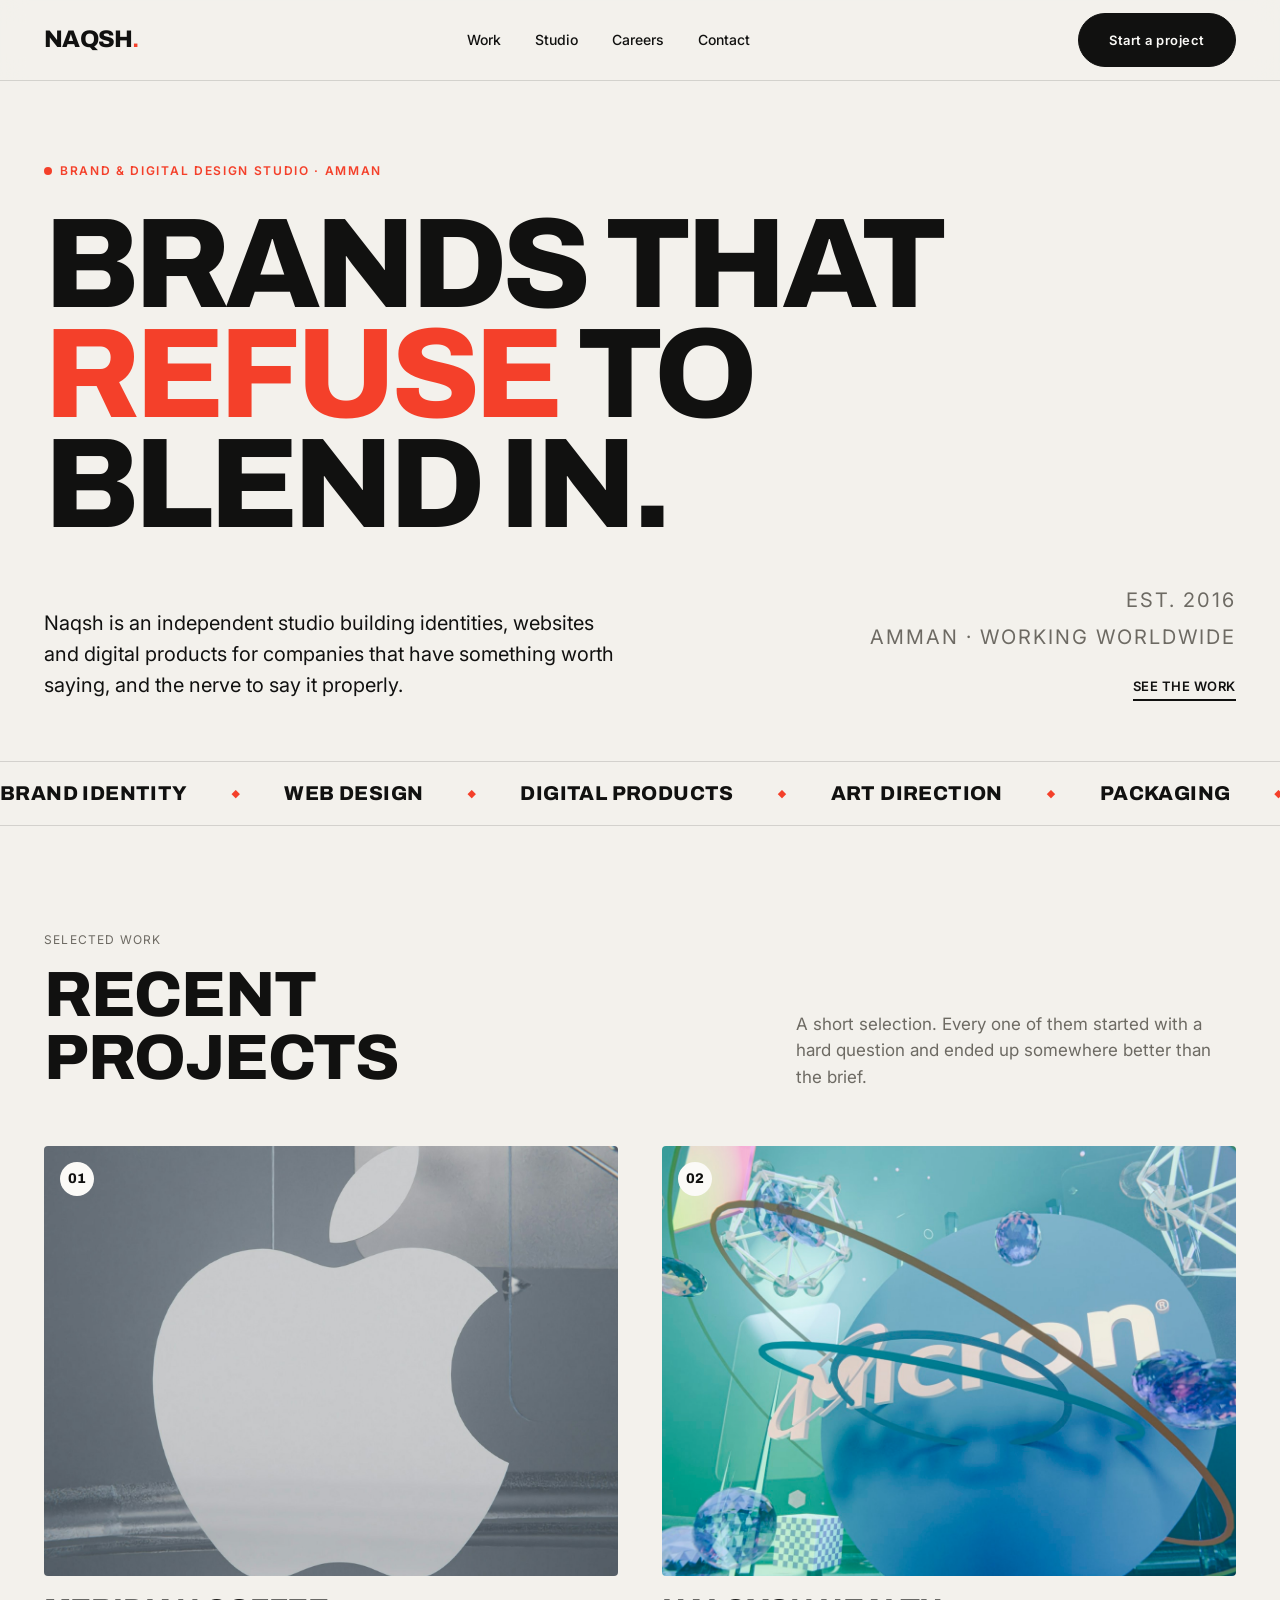
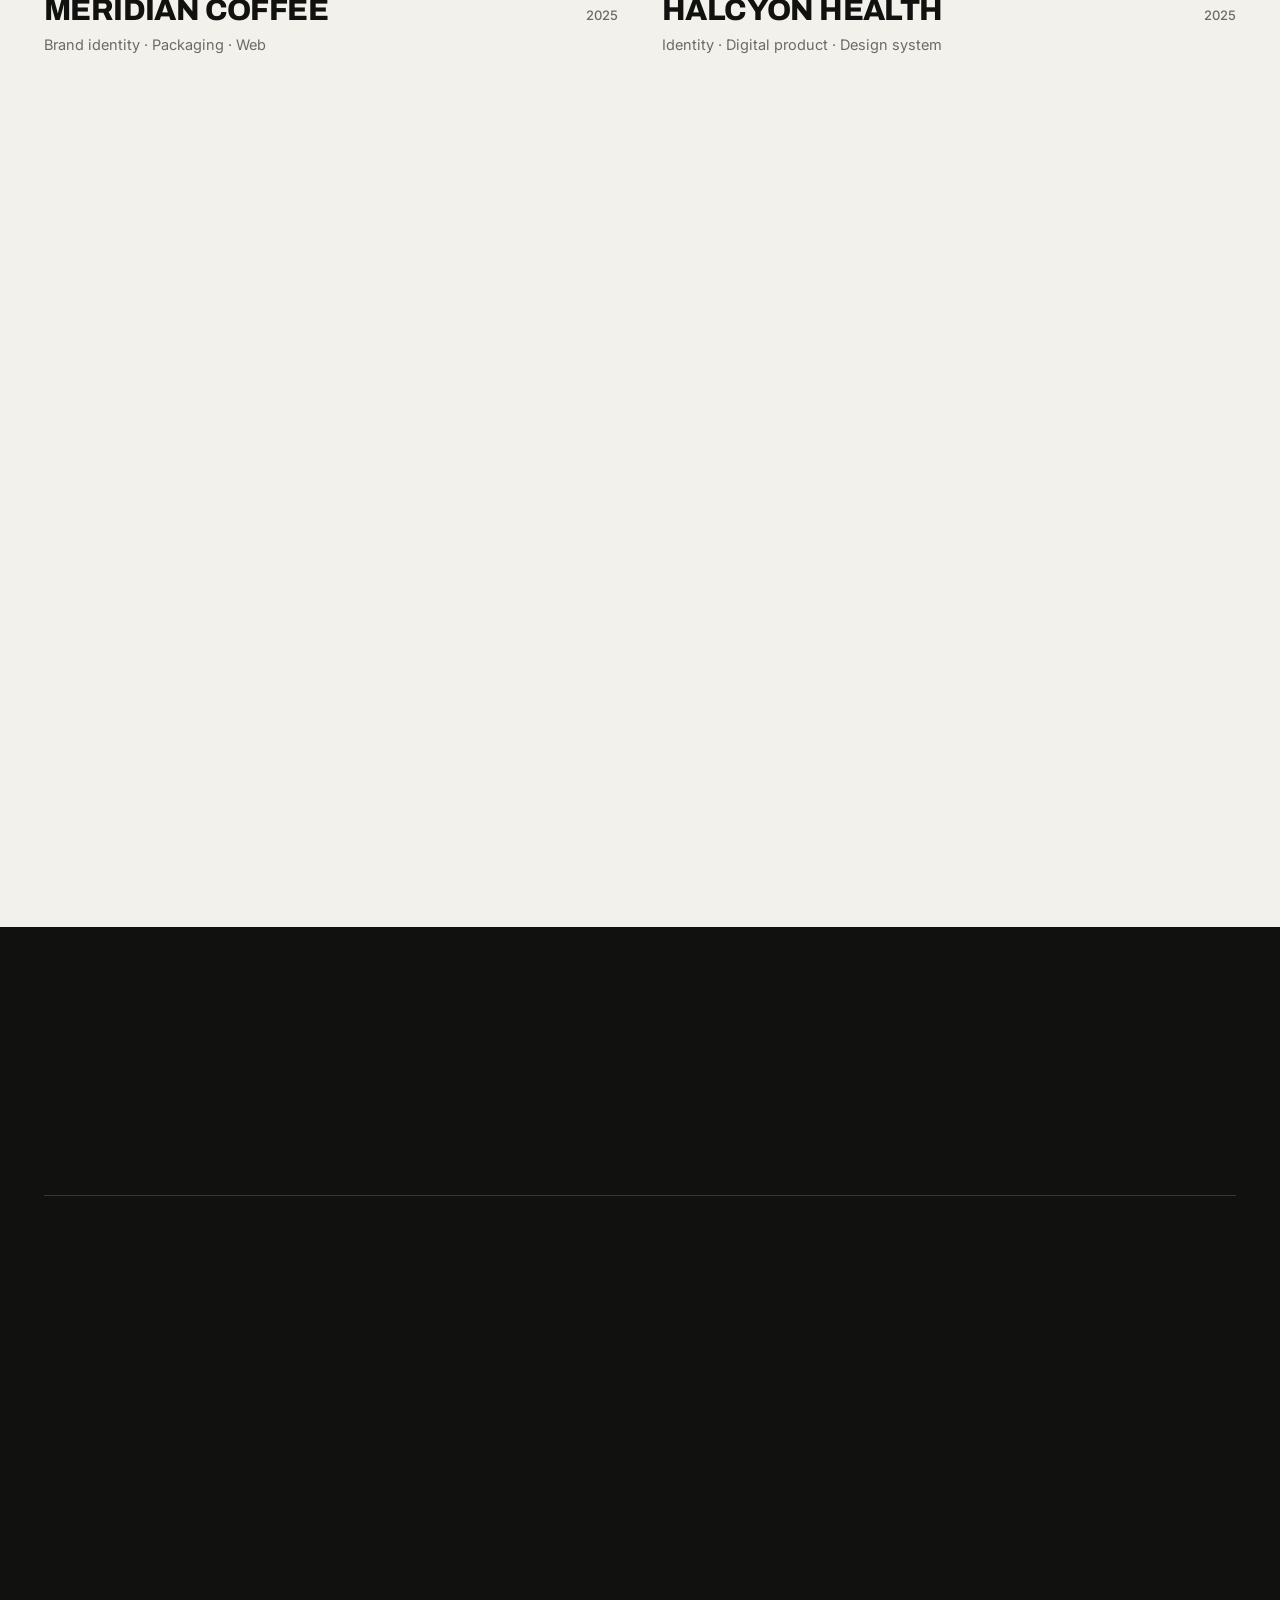
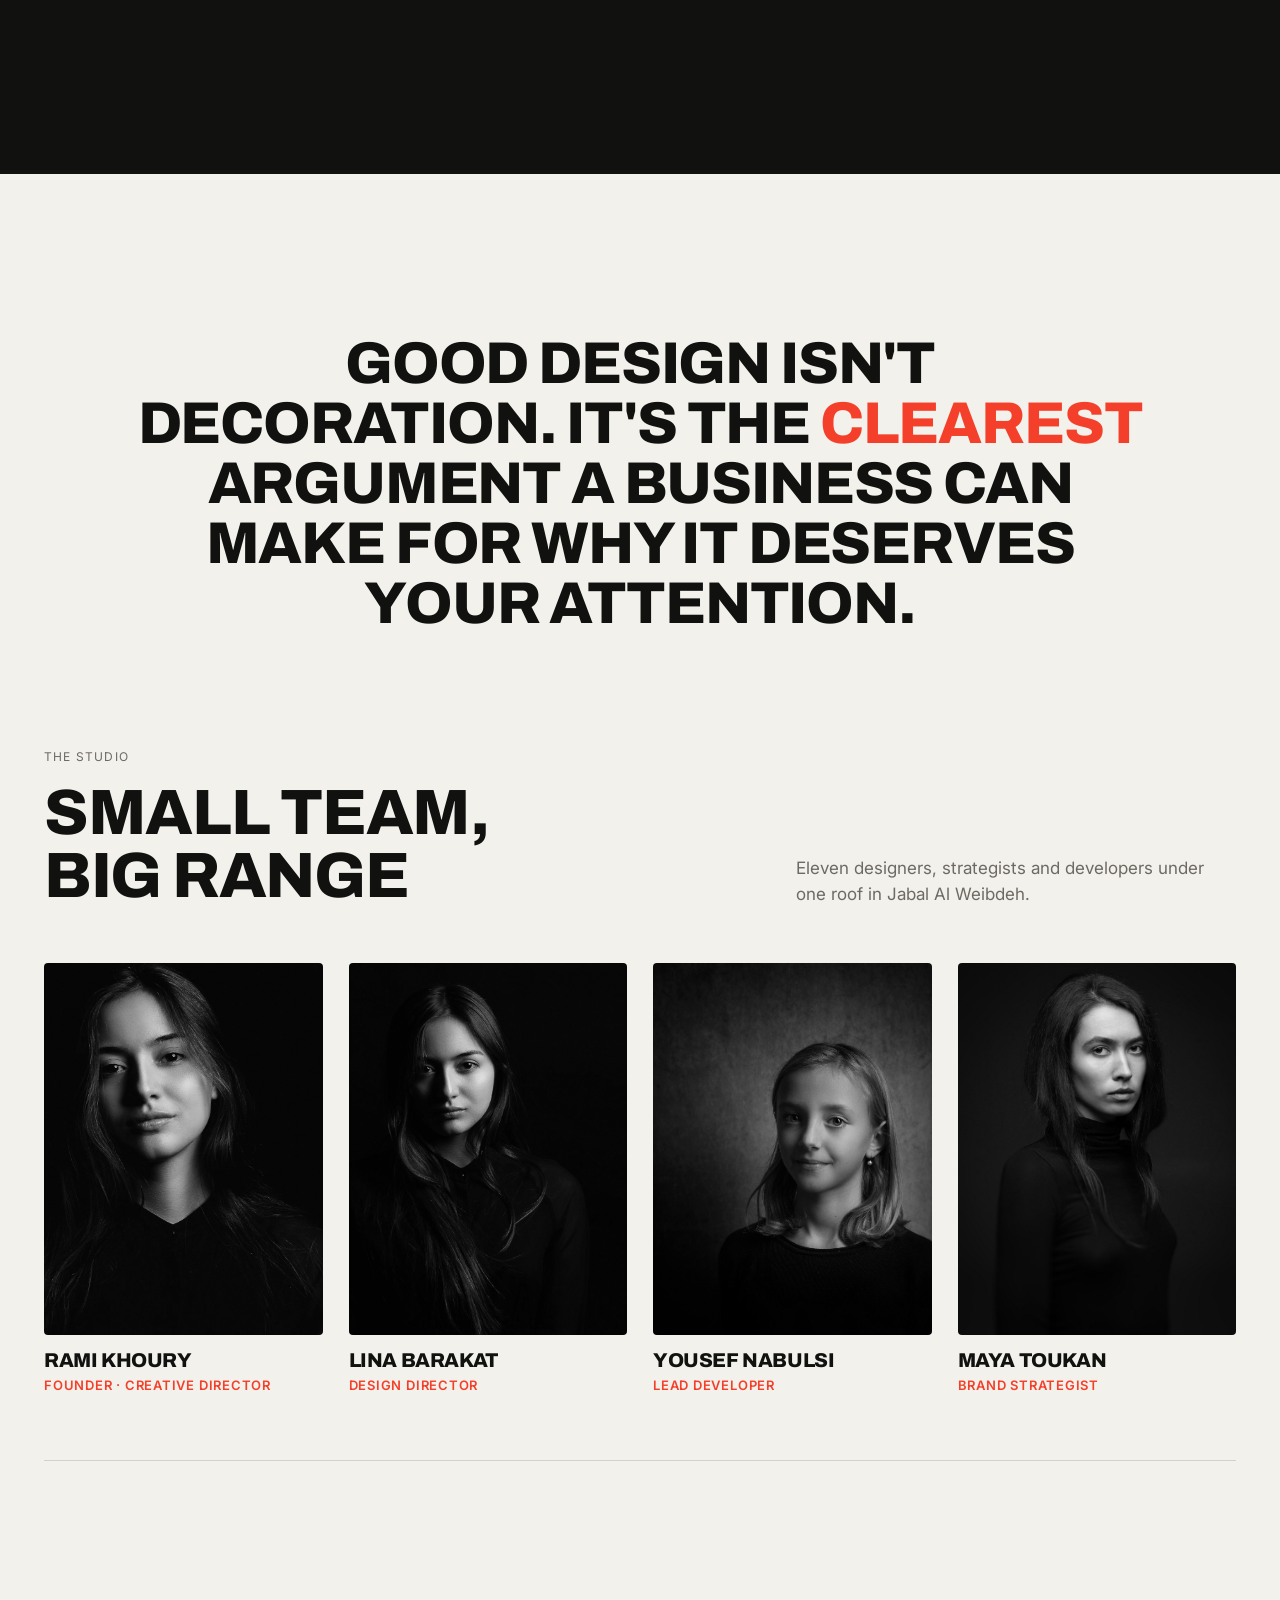
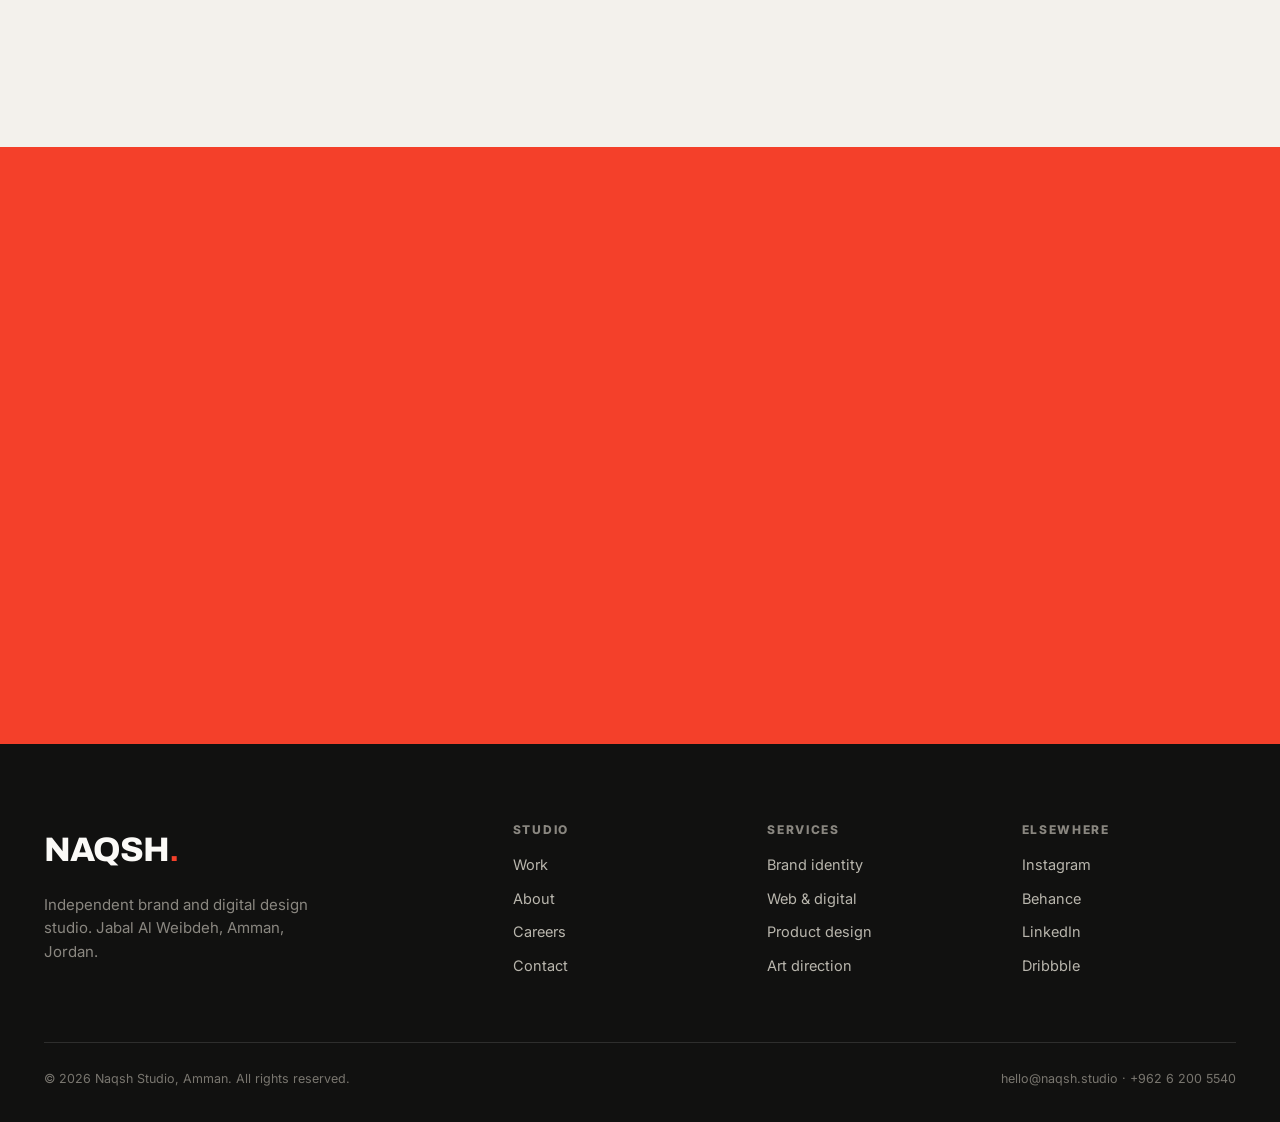
==== commit 0bc90f4d: "Rename brand Bloom -> Naqsh; use made-up contact details Showcase site, not a live client site yet. " ====
--- a/index.html
+++ b/index.html
@@ -3,9 +3,9 @@
 <head>
 <meta charset="UTF-8">
 <meta name="viewport" content="width=device-width, initial-scale=1.0">
-<title>Bloom - Brand &amp; Digital Design Studio, Amman</title>
-<meta name="description" content="Bloom is an independent brand and digital design studio in Amman. We build identities, websites and products for companies that want to be noticed for the right reasons.">
-<meta property="og:title" content="Bloom - Brand &amp; Digital Design Studio">
+<title>Naqsh - Brand &amp; Digital Design Studio, Amman</title>
+<meta name="description" content="Naqsh is an independent brand and digital design studio in Amman. We build identities, websites and products for companies that want to be noticed for the right reasons.">
+<meta property="og:title" content="Naqsh - Brand &amp; Digital Design Studio">
 <meta property="og:image" content="assets/img/studio-1.jpg">
 <meta name="theme-color" content="#111110">
 <link rel="icon" href="assets/favicon.svg" type="image/svg+xml">
@@ -18,7 +18,7 @@
 <header>
   <div class="wrap nav">
     <button class="burger" aria-label="Menu"><span></span><span></span><span></span></button>
-    <a href="index.html" class="brand-word">Bloom<b>.</b></a>
+    <a href="index.html" class="brand-word">Naqsh<b>.</b></a>
     <nav class="nav-links">
       <a href="work.html">Work</a>
       <a href="studio.html">Studio</a>
@@ -35,7 +35,7 @@
     <span class="eyebrow">Brand &amp; digital design studio · Amman</span>
     <h1 class="display">Brands that<br><em>refuse</em> to<br>blend in.</h1>
     <div class="hero-foot">
-      <p>Bloom is an independent studio building identities, websites and digital products for companies that have something worth saying, and the nerve to say it properly.</p>
+      <p>Naqsh is an independent studio building identities, websites and digital products for companies that have something worth saying, and the nerve to say it properly.</p>
       <div class="meta">
         <p class="mono">Est. 2016</p>
         <p class="mono" style="margin-top:6px">Amman · working worldwide</p>
@@ -128,7 +128,7 @@
 <section class="cta">
   <div class="wrap">
     <span class="mono" data-r style="color:rgba(255,255,255,.75)">Have something in mind?</span>
-    <h2 data-r style="margin-top:20px">Let's make<br>it bloom</h2>
+    <h2 data-r style="margin-top:20px">Let's make<br>your mark</h2>
     <p data-r>Tell us about your project. We reply to every serious enquiry within two working days.</p>
     <div data-r><a href="contact.html" class="btn">Start a project</a></div>
   </div>
@@ -137,12 +137,12 @@
 <footer>
   <div class="wrap">
     <div class="foot-top">
-      <div class="foot-brand"><span class="brand-word">Bloom<b style="color:var(--red)">.</b></span><p>Independent brand and digital design studio. Jabal Al Weibdeh, Amman, Jordan.</p></div>
+      <div class="foot-brand"><span class="brand-word">Naqsh<b style="color:var(--red)">.</b></span><p>Independent brand and digital design studio. Jabal Al Weibdeh, Amman, Jordan.</p></div>
       <div class="foot-col"><h4>Studio</h4><a href="work.html">Work</a><a href="studio.html">About</a><a href="careers.html">Careers</a><a href="contact.html">Contact</a></div>
       <div class="foot-col"><h4>Services</h4><a href="work.html">Brand identity</a><a href="work.html">Web &amp; digital</a><a href="work.html">Product design</a><a href="work.html">Art direction</a></div>
-      <div class="foot-col"><h4>Elsewhere</h4><a href="https://instagram.com/bloom.studio" target="_blank" rel="noopener">Instagram</a><a href="https://behance.net/bloomstudio" target="_blank" rel="noopener">Behance</a><a href="https://linkedin.com/company/bloom-studio" target="_blank" rel="noopener">LinkedIn</a><a href="https://dribbble.com/bloomstudio" target="_blank" rel="noopener">Dribbble</a></div>
+      <div class="foot-col"><h4>Elsewhere</h4><a href="https://instagram.com/naqsh.studio" target="_blank" rel="noopener">Instagram</a><a href="https://behance.net/naqshstudio" target="_blank" rel="noopener">Behance</a><a href="https://linkedin.com/company/naqsh-studio" target="_blank" rel="noopener">LinkedIn</a><a href="https://dribbble.com/naqshstudio" target="_blank" rel="noopener">Dribbble</a></div>
     </div>
-    <div class="foot-bottom"><span>© <span data-year>2026</span> Bloom Studio, Amman. All rights reserved.</span><span>hello@bloom.studio · +962 6 585 9010</span></div>
+    <div class="foot-bottom"><span>© <span data-year>2026</span> Naqsh Studio, Amman. All rights reserved.</span><span>hello@naqsh.studio · +962 6 200 5540</span></div>
   </div>
 </footer>
 <script src="assets/js/main.js"></script>
--- a/assets/css/style.css
+++ b/assets/css/style.css
@@ -1,4 +1,4 @@
-/* Bloom — brand & digital design studio. Design system. */
+/* Naqsh — brand & digital design studio. Design system. */
 :root{
   --bg:#f3f1ec; --paper:#fbfaf7; --ink:#111110; --red:#f4402a; --grey:#6d6a63;
   --line:rgba(17,17,16,.14); --soft:#e6e3db;
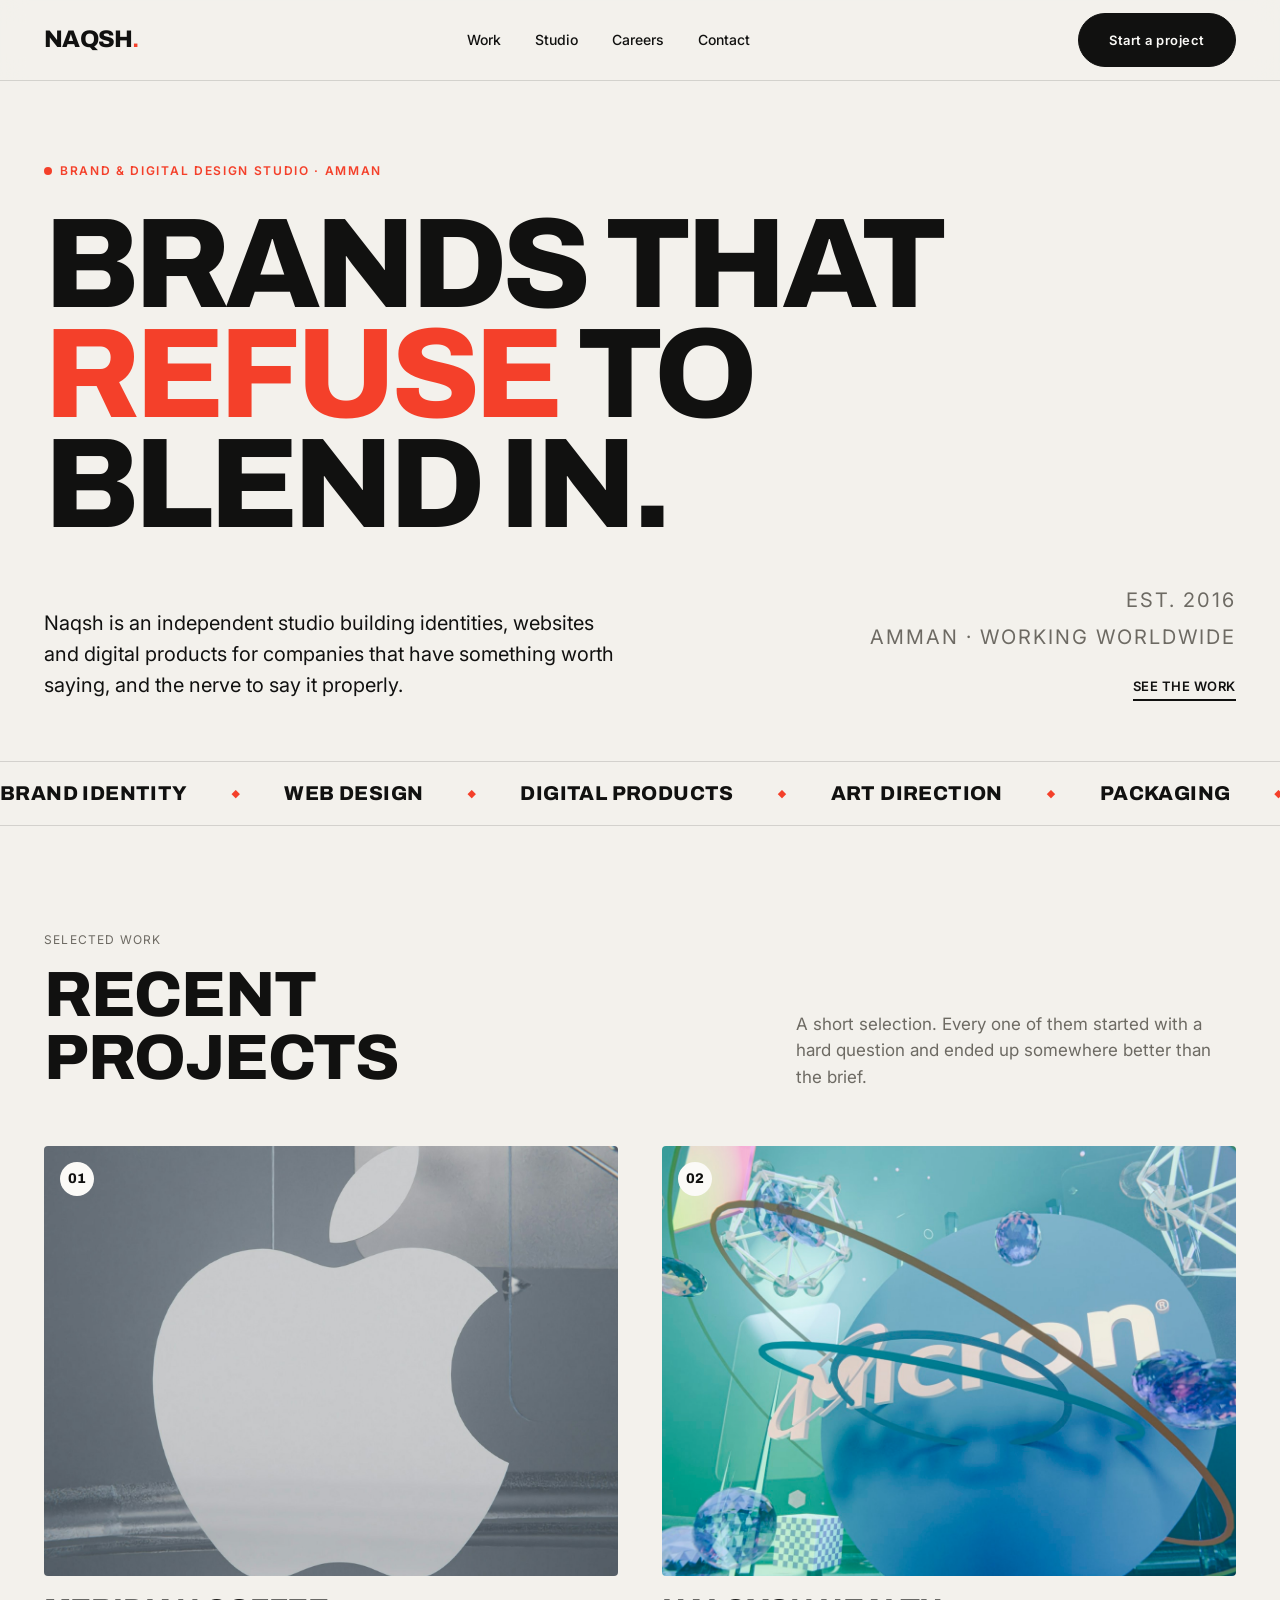
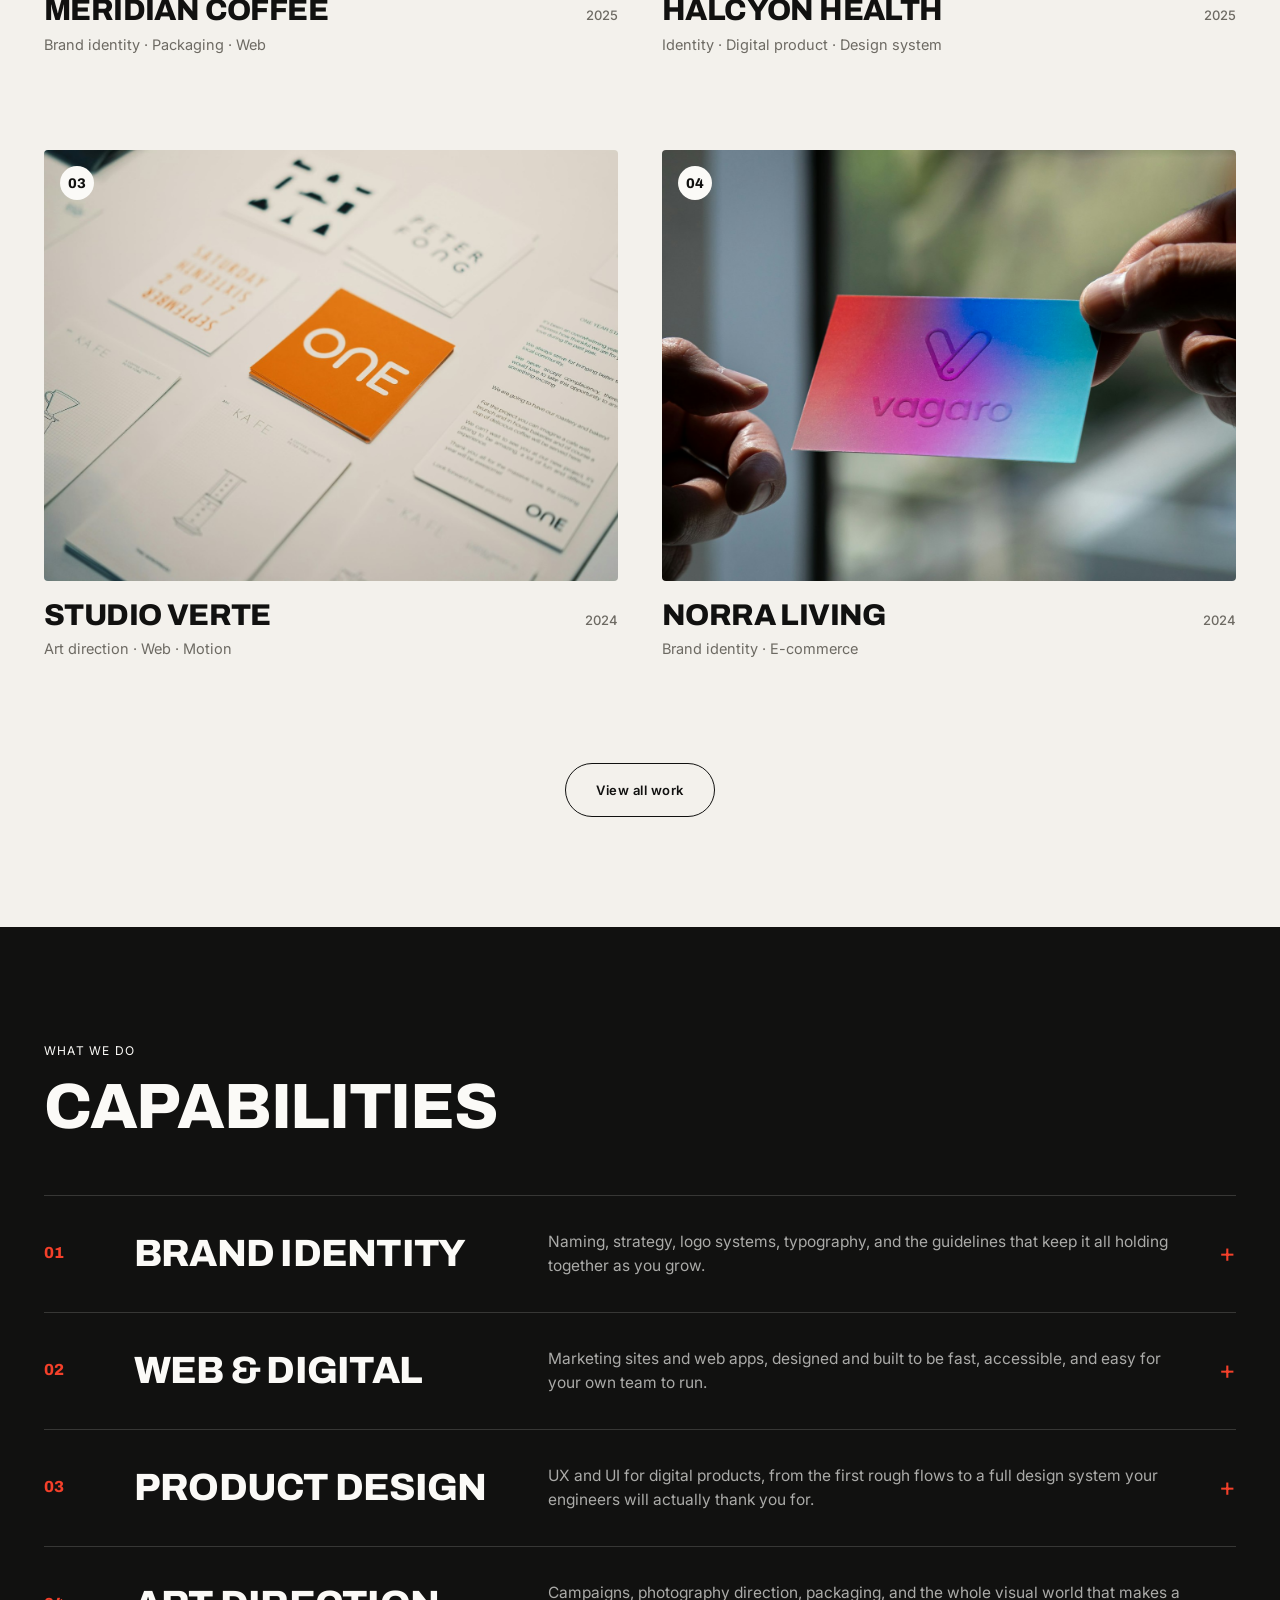
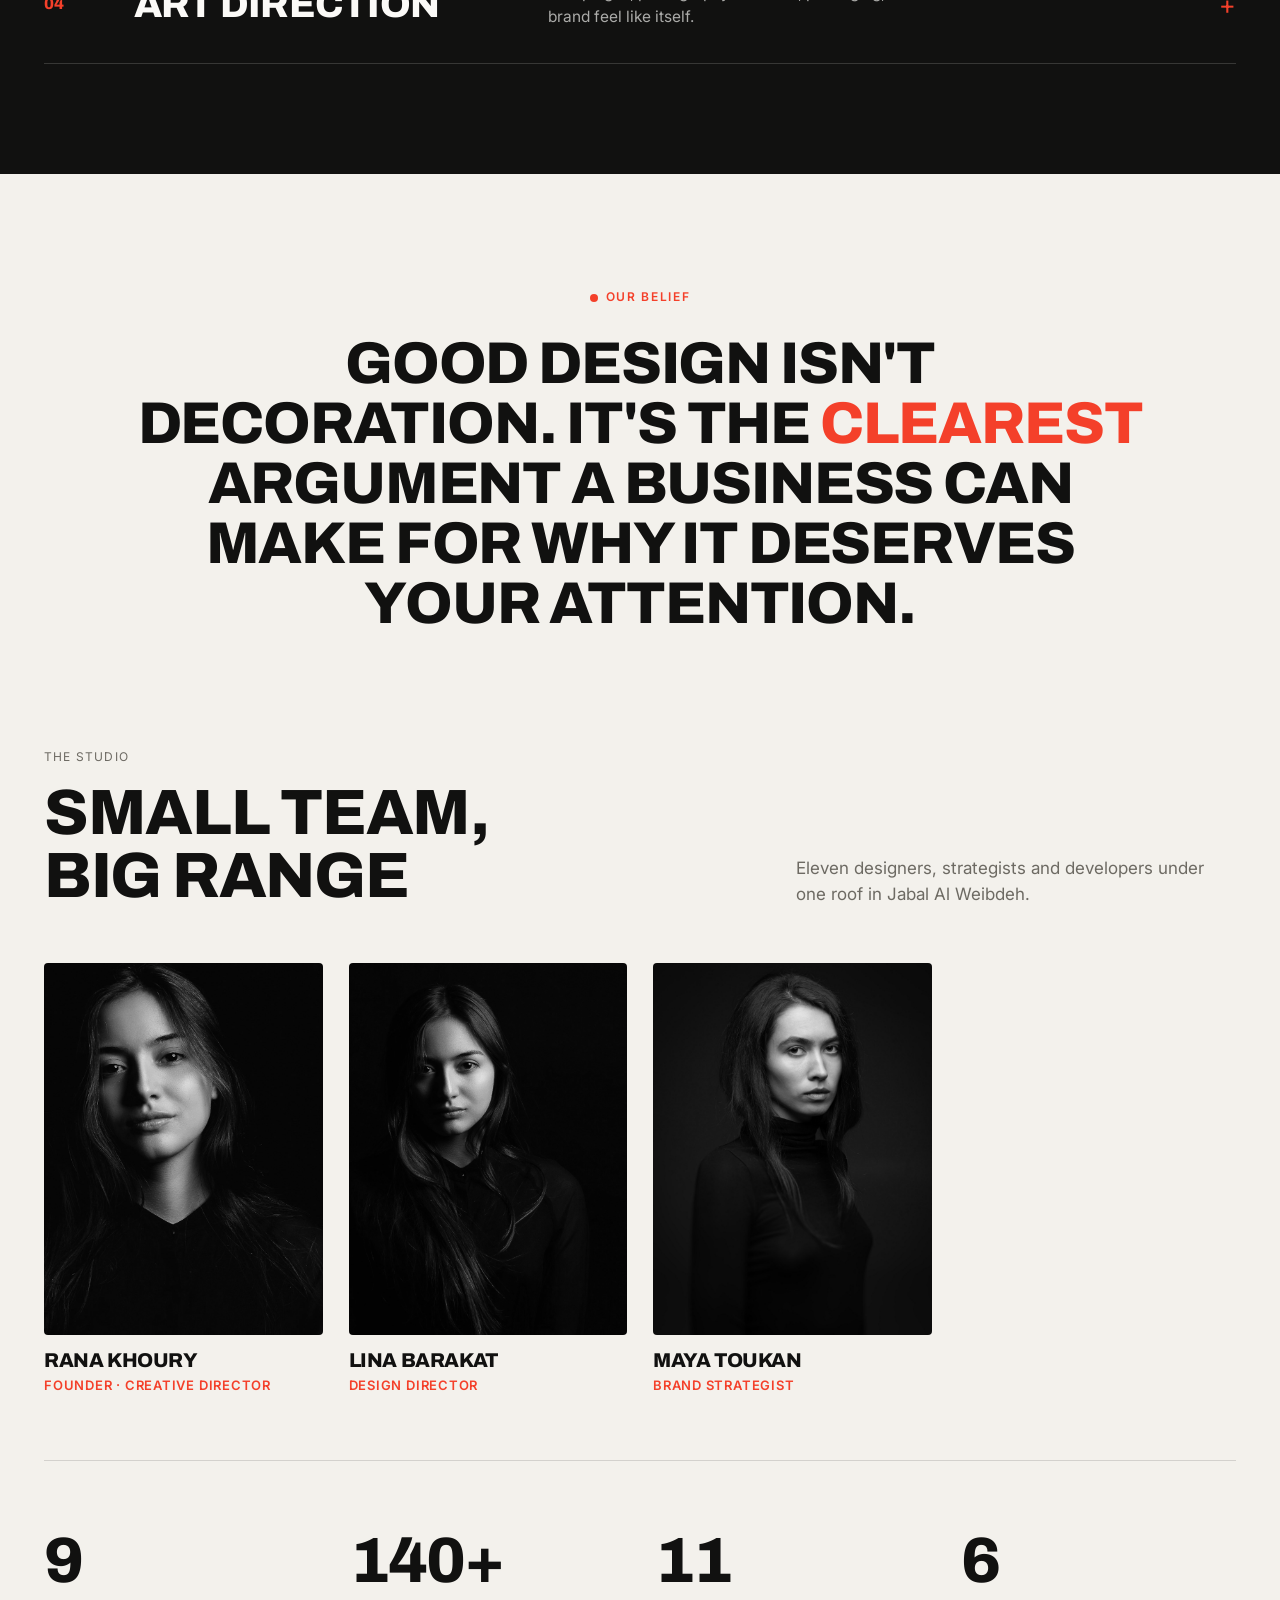
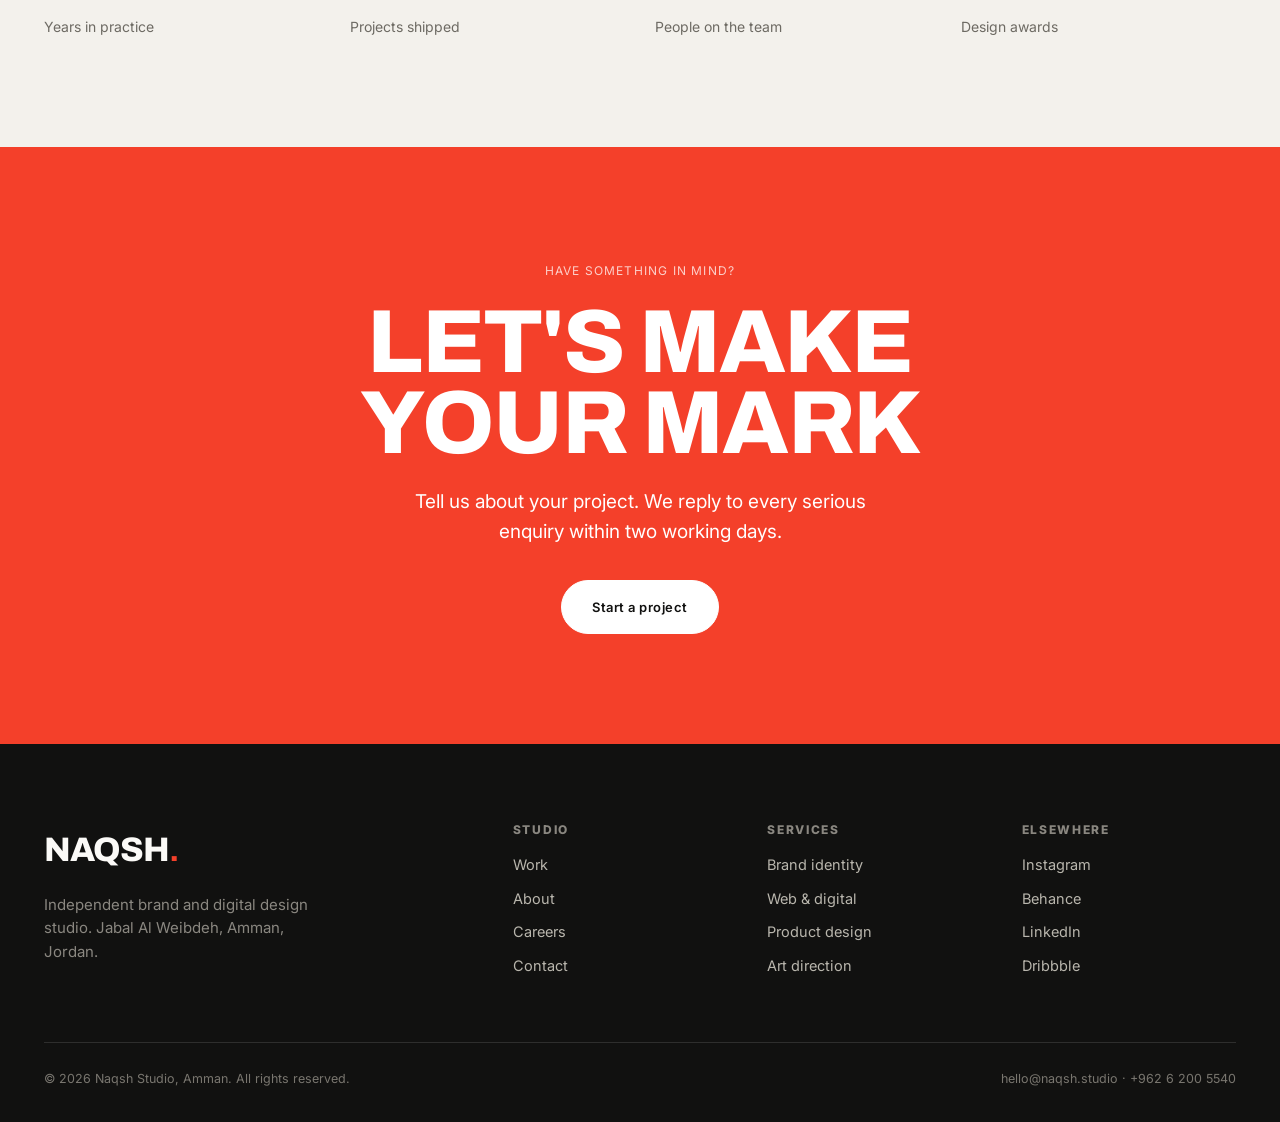
==== commit faced9a7: "Fix team photos: names and images did not match The portraits were never checked against the names. " ====
--- a/index.html
+++ b/index.html
@@ -110,10 +110,9 @@
   <div class="wrap">
     <div class="sec-head"><div><span class="mono" data-r>The studio</span><h2 data-r style="margin-top:14px">Small team,<br>big range</h2></div><p data-r>Eleven designers, strategists and developers under one roof in Jabal Al Weibdeh.</p></div>
     <div class="team-grid">
-      <div class="member" data-r><div class="m-media"><img src="assets/img/people-1.jpg" alt="Rami Khoury"></div><h3>Rami Khoury</h3><p>Founder · Creative Director</p></div>
-      <div class="member" data-r><div class="m-media"><img src="assets/img/people-2.jpg" alt="Lina Barakat"></div><h3>Lina Barakat</h3><p>Design Director</p></div>
-      <div class="member" data-r><div class="m-media"><img src="assets/img/people-3.jpg" alt="Yousef Nabulsi"></div><h3>Yousef Nabulsi</h3><p>Lead Developer</p></div>
-      <div class="member" data-r><div class="m-media"><img src="assets/img/people-4.jpg" alt="Maya Toukan"></div><h3>Maya Toukan</h3><p>Brand Strategist</p></div>
+      <div class="member" data-r><div class="m-media"><img src="assets/img/people-1.jpg" alt="Rana Khoury, founder and creative director"></div><h3>Rana Khoury</h3><p>Founder · Creative Director</p></div>
+      <div class="member" data-r><div class="m-media"><img src="assets/img/people-2.jpg" alt="Lina Barakat, design director"></div><h3>Lina Barakat</h3><p>Design Director</p></div>
+      <div class="member" data-r><div class="m-media"><img src="assets/img/people-4.jpg" alt="Maya Toukan, brand strategist"></div><h3>Maya Toukan</h3><p>Brand Strategist</p></div>
     </div>
     <div class="stats" style="margin-top:64px">
       <div class="stat" data-r><div class="n">9</div><div class="l">Years in practice</div></div>
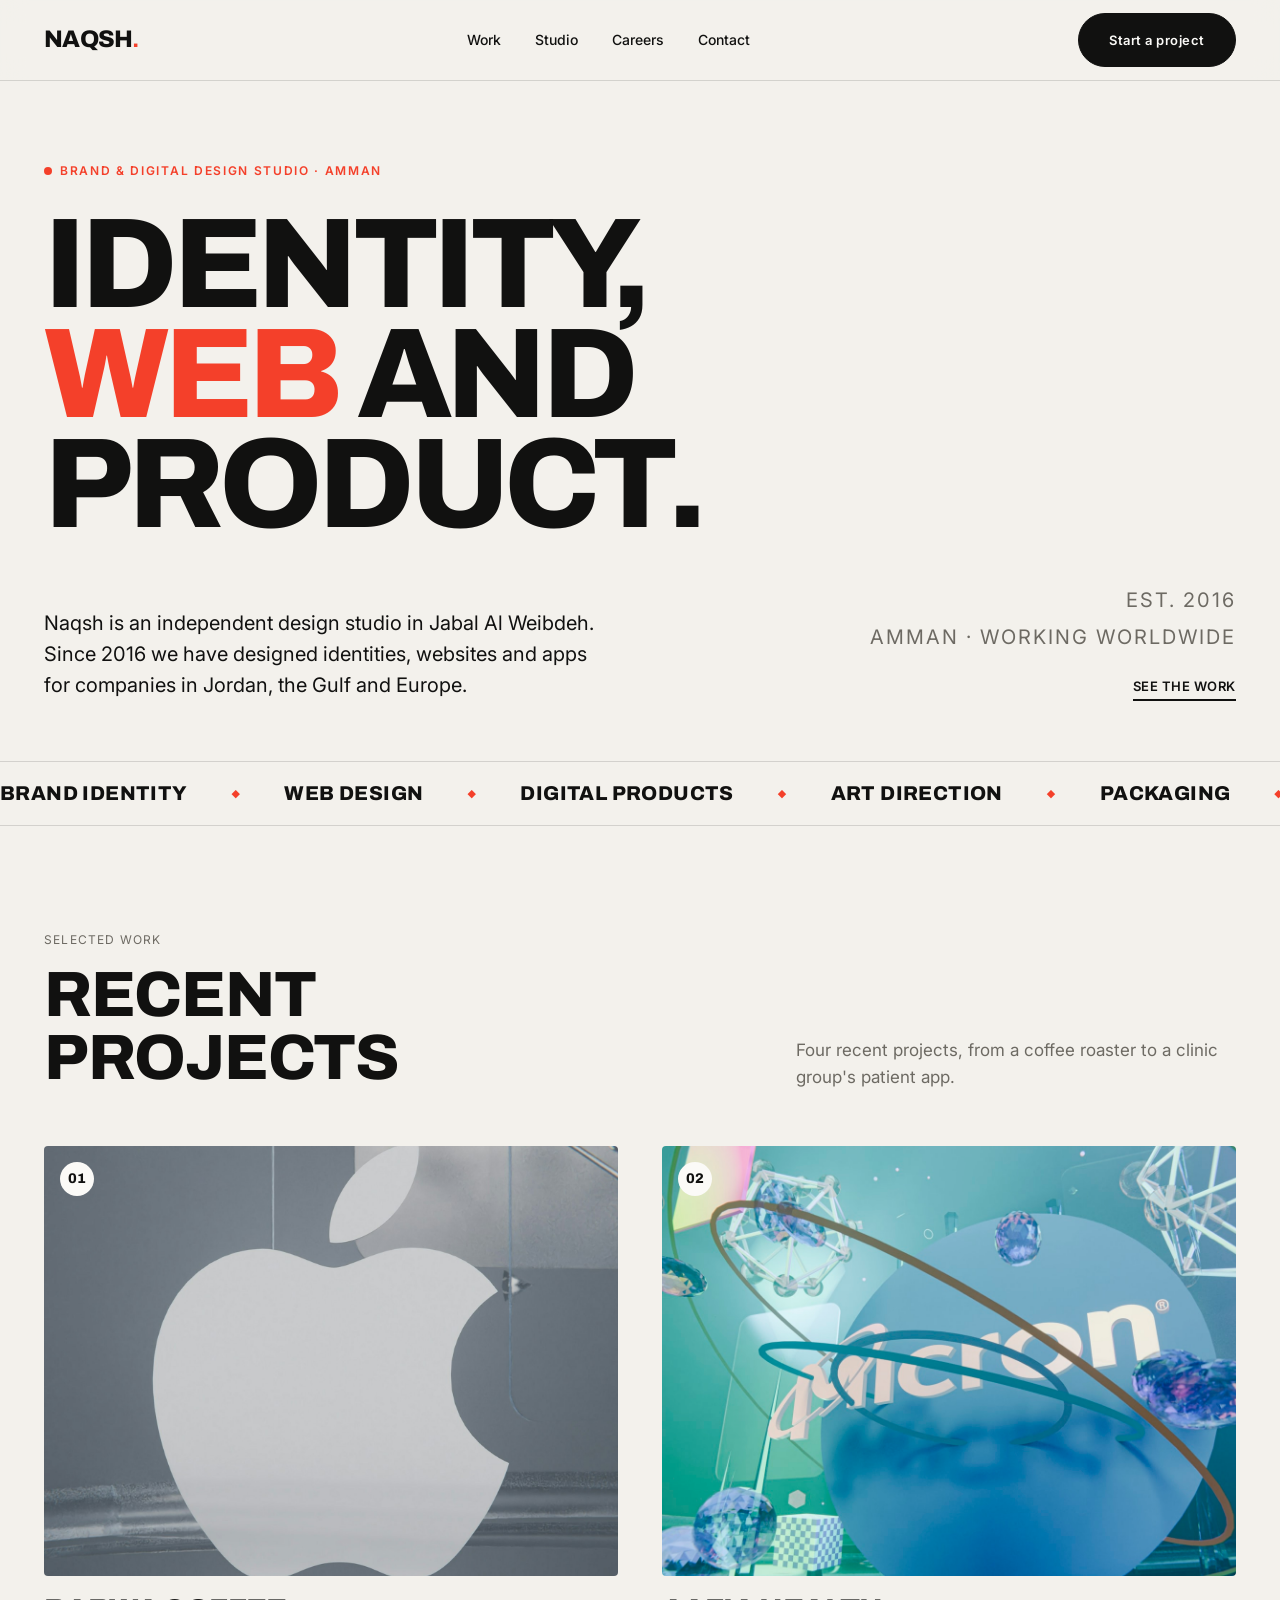
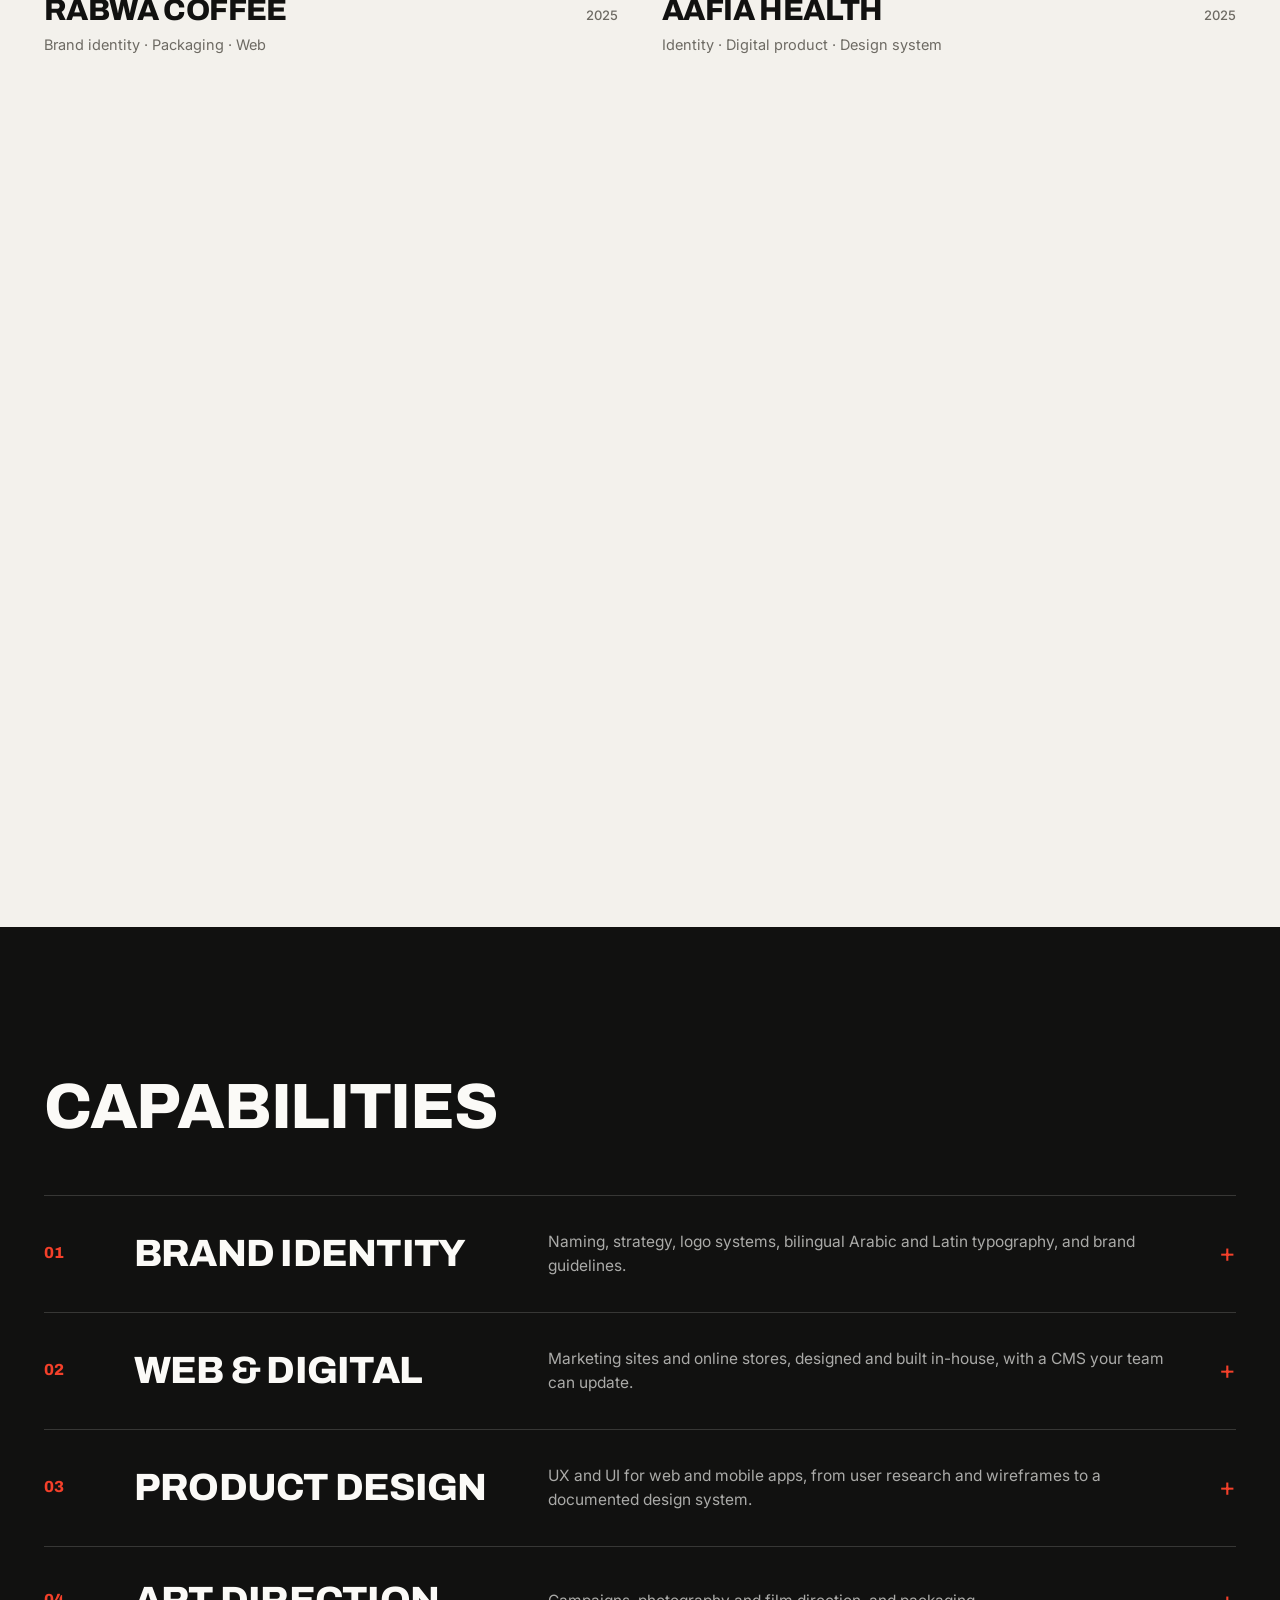
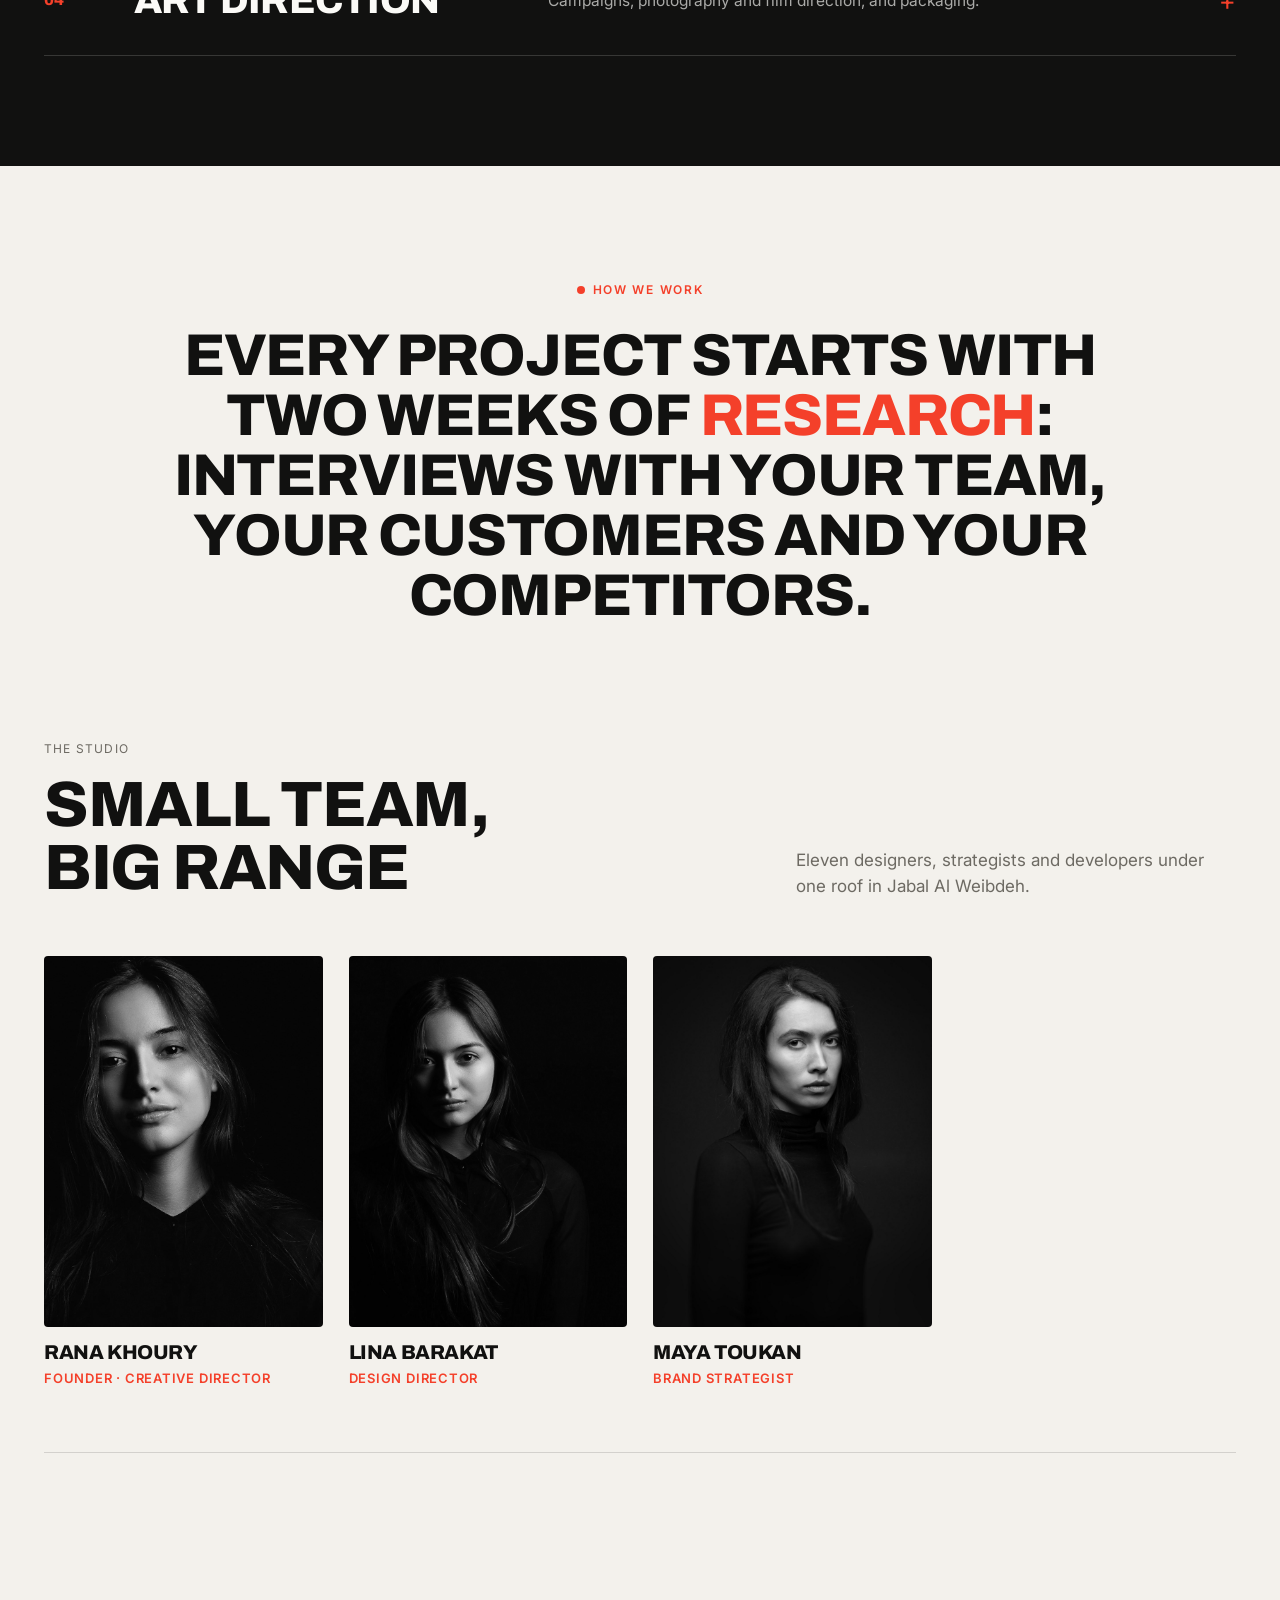
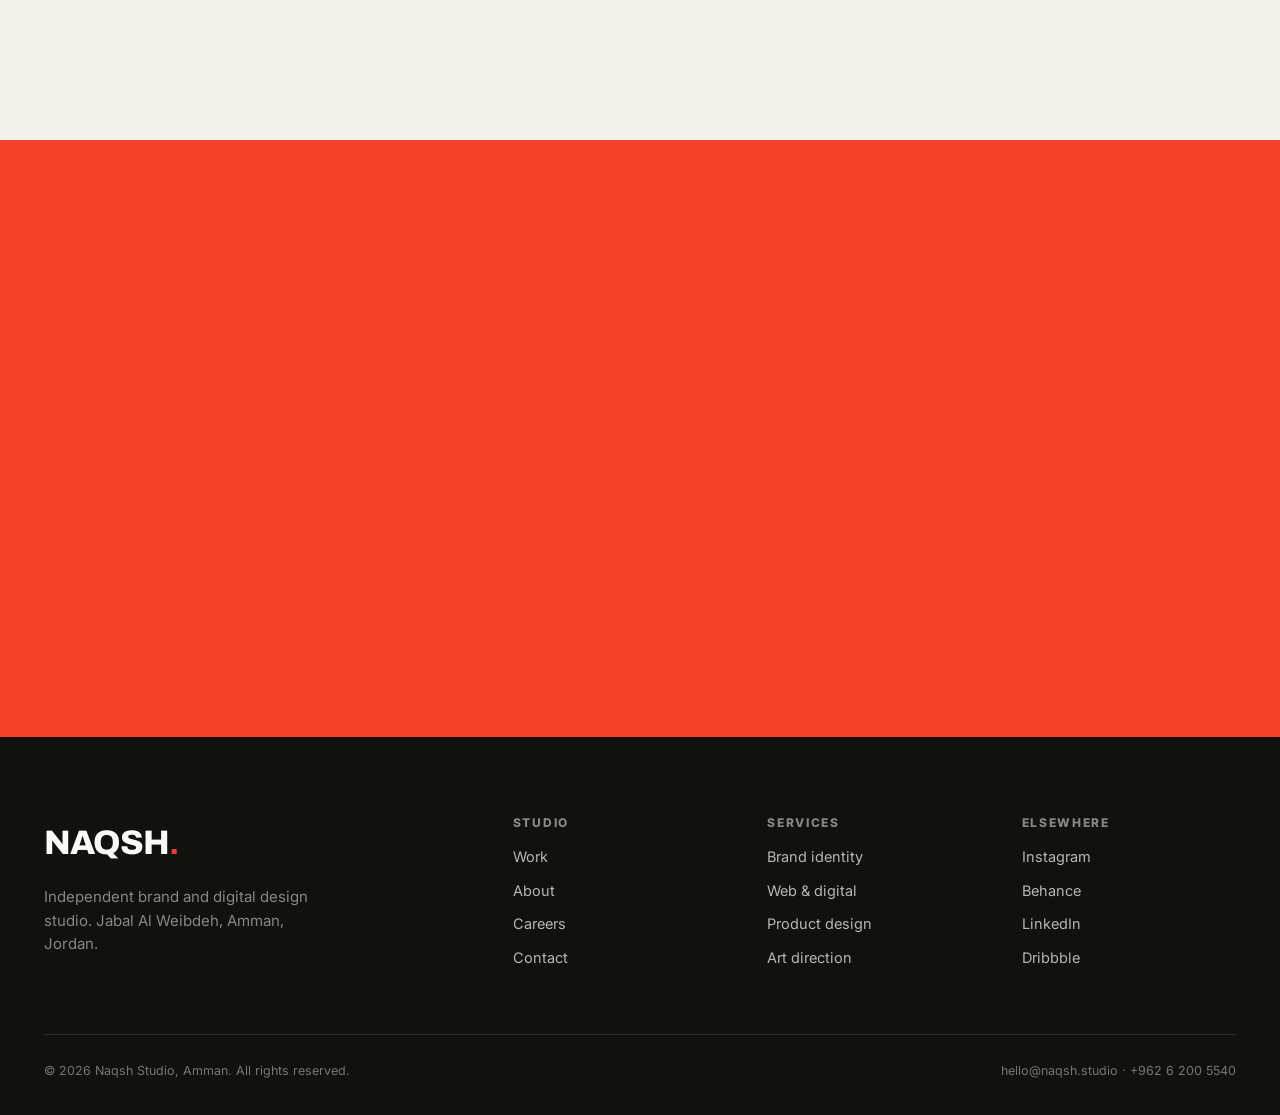
==== commit 340426cd: "Rewrite copy to read as a real business; replace placeholder links and content Co-Authored-By: Claud" ====
--- a/index.html
+++ b/index.html
@@ -33,9 +33,9 @@
 <section class="hero">
   <div class="wrap">
     <span class="eyebrow">Brand &amp; digital design studio · Amman</span>
-    <h1 class="display">Brands that<br><em>refuse</em> to<br>blend in.</h1>
+    <h1 class="display">Identity,<br><em>web</em> and<br>product.</h1>
     <div class="hero-foot">
-      <p>Naqsh is an independent studio building identities, websites and digital products for companies that have something worth saying, and the nerve to say it properly.</p>
+      <p>Naqsh is an independent design studio in Jabal Al Weibdeh. Since 2016 we have designed identities, websites and apps for companies in Jordan, the Gulf and Europe.</p>
       <div class="meta">
         <p class="mono">Est. 2016</p>
         <p class="mono" style="margin-top:6px">Amman · working worldwide</p>
@@ -56,28 +56,28 @@
   <div class="wrap">
     <div class="sec-head">
       <div><span class="mono" data-r>Selected work</span><h2 data-r style="margin-top:14px">Recent<br>projects</h2></div>
-      <p data-r>A short selection. Every one of them started with a hard question and ended up somewhere better than the brief.</p>
+      <p data-r>Four recent projects, from a coffee roaster to a clinic group's patient app.</p>
     </div>
     <div class="work-grid">
-      <article class="wcard" data-r><div class="wcard-media"><span class="idx">01</span><img src="assets/img/work-1.jpg" alt="Meridian Coffee brand identity and packaging"></div>
-        <div class="wcard-head"><h3>Meridian Coffee</h3><span class="yr">2025</span></div>
+      <article class="wcard" data-r><div class="wcard-media"><span class="idx">01</span><img src="assets/img/work-1.jpg" alt="Rabwa Coffee brand identity and packaging"></div>
+        <div class="wcard-head"><h3>Rabwa Coffee</h3><span class="yr">2025</span></div>
         <p class="tags">Brand identity · Packaging · Web</p>
-        <div class="arrow"><a href="work.html" class="alink">View project</a></div>
+        <div class="arrow"><a href="work.html#rabwa" class="alink">View project</a></div>
       </article>
-      <article class="wcard" data-r><div class="wcard-media"><span class="idx">02</span><img src="assets/img/work-2.jpg" alt="Halcyon Health identity and product screens"></div>
-        <div class="wcard-head"><h3>Halcyon Health</h3><span class="yr">2025</span></div>
+      <article class="wcard" data-r><div class="wcard-media"><span class="idx">02</span><img src="assets/img/work-2.jpg" alt="Aafia Health identity and product screens"></div>
+        <div class="wcard-head"><h3>Aafia Health</h3><span class="yr">2025</span></div>
         <p class="tags">Identity · Digital product · Design system</p>
-        <div class="arrow"><a href="work.html" class="alink">View project</a></div>
+        <div class="arrow"><a href="work.html#aafia" class="alink">View project</a></div>
       </article>
-      <article class="wcard" data-r><div class="wcard-media"><span class="idx">03</span><img src="assets/img/work-3.jpg" alt="Studio Verte art direction and website"></div>
-        <div class="wcard-head"><h3>Studio Verte</h3><span class="yr">2024</span></div>
+      <article class="wcard" data-r><div class="wcard-media"><span class="idx">03</span><img src="assets/img/work-3.jpg" alt="Mada Architects art direction and website"></div>
+        <div class="wcard-head"><h3>Mada Architects</h3><span class="yr">2024</span></div>
         <p class="tags">Art direction · Web · Motion</p>
-        <div class="arrow"><a href="work.html" class="alink">View project</a></div>
+        <div class="arrow"><a href="work.html#mada" class="alink">View project</a></div>
       </article>
-      <article class="wcard" data-r><div class="wcard-media"><span class="idx">04</span><img src="assets/img/work-4.jpg" alt="Norra Living brand identity and store"></div>
-        <div class="wcard-head"><h3>Norra Living</h3><span class="yr">2024</span></div>
+      <article class="wcard" data-r><div class="wcard-media"><span class="idx">04</span><img src="assets/img/work-4.jpg" alt="Tuleen Home brand identity and store"></div>
+        <div class="wcard-head"><h3>Tuleen Home</h3><span class="yr">2024</span></div>
         <p class="tags">Brand identity · E-commerce</p>
-        <div class="arrow"><a href="work.html" class="alink">View project</a></div>
+        <div class="arrow"><a href="work.html#tuleen" class="alink">View project</a></div>
       </article>
     </div>
     <div style="text-align:center;margin-top:60px" data-r><a href="work.html" class="btn btn-o">View all work</a></div>
@@ -89,10 +89,10 @@
   <div class="wrap">
     <div class="sec-head"><div><span class="mono" data-r>What we do</span><h2 data-r style="margin-top:14px">Capabilities</h2></div></div>
     <div class="serv-list">
-      <div class="srow" data-r><span class="n">01</span><h3>Brand Identity</h3><p>Naming, strategy, logo systems, typography, and the guidelines that keep it all holding together as you grow.</p><span class="plus">+</span></div>
-      <div class="srow" data-r><span class="n">02</span><h3>Web &amp; Digital</h3><p>Marketing sites and web apps, designed and built to be fast, accessible, and easy for your own team to run.</p><span class="plus">+</span></div>
-      <div class="srow" data-r><span class="n">03</span><h3>Product Design</h3><p>UX and UI for digital products, from the first rough flows to a full design system your engineers will actually thank you for.</p><span class="plus">+</span></div>
-      <div class="srow" data-r><span class="n">04</span><h3>Art Direction</h3><p>Campaigns, photography direction, packaging, and the whole visual world that makes a brand feel like itself.</p><span class="plus">+</span></div>
+      <div class="srow" data-r><span class="n">01</span><h3>Brand Identity</h3><p>Naming, strategy, logo systems, bilingual Arabic and Latin typography, and brand guidelines.</p><span class="plus">+</span></div>
+      <div class="srow" data-r><span class="n">02</span><h3>Web &amp; Digital</h3><p>Marketing sites and online stores, designed and built in-house, with a CMS your team can update.</p><span class="plus">+</span></div>
+      <div class="srow" data-r><span class="n">03</span><h3>Product Design</h3><p>UX and UI for web and mobile apps, from user research and wireframes to a documented design system.</p><span class="plus">+</span></div>
+      <div class="srow" data-r><span class="n">04</span><h3>Art Direction</h3><p>Campaigns, photography and film direction, and packaging.</p><span class="plus">+</span></div>
     </div>
   </div>
 </section>
@@ -100,8 +100,8 @@
 <!-- STATEMENT -->
 <section>
   <div class="wrap statement">
-    <span class="eyebrow" data-r style="justify-content:center;margin-bottom:26px">Our belief</span>
-    <h2 data-r>Good design isn't decoration. It's the <em>clearest</em> argument a business can make for why it deserves your attention.</h2>
+    <span class="eyebrow" data-r style="justify-content:center;margin-bottom:26px">How we work</span>
+    <h2 data-r>Every project starts with two weeks of <em>research</em>: interviews with your team, your customers and your competitors.</h2>
   </div>
 </section>
 
@@ -115,7 +115,7 @@
       <div class="member" data-r><div class="m-media"><img src="assets/img/people-4.jpg" alt="Maya Toukan, brand strategist"></div><h3>Maya Toukan</h3><p>Brand Strategist</p></div>
     </div>
     <div class="stats" style="margin-top:64px">
-      <div class="stat" data-r><div class="n">9</div><div class="l">Years in practice</div></div>
+      <div class="stat" data-r><div class="n">10</div><div class="l">Years in practice</div></div>
       <div class="stat" data-r><div class="n">140+</div><div class="l">Projects shipped</div></div>
       <div class="stat" data-r><div class="n">11</div><div class="l">People on the team</div></div>
       <div class="stat" data-r><div class="n">6</div><div class="l">Design awards</div></div>
@@ -127,8 +127,8 @@
 <section class="cta">
   <div class="wrap">
     <span class="mono" data-r style="color:rgba(255,255,255,.75)">Have something in mind?</span>
-    <h2 data-r style="margin-top:20px">Let's make<br>your mark</h2>
-    <p data-r>Tell us about your project. We reply to every serious enquiry within two working days.</p>
+    <h2 data-r style="margin-top:20px">Start a<br>project</h2>
+    <p data-r>Tell us about your project. We reply to every enquiry within two working days.</p>
     <div data-r><a href="contact.html" class="btn">Start a project</a></div>
   </div>
 </section>
--- a/assets/css/style.css
+++ b/assets/css/style.css
@@ -1,4 +1,4 @@
-/* Naqsh — brand & digital design studio. Design system. */
+/* Naqsh: brand & digital design studio. Design system. */
 :root{
   --bg:#f3f1ec; --paper:#fbfaf7; --ink:#111110; --red:#f4402a; --grey:#6d6a63;
   --line:rgba(17,17,16,.14); --soft:#e6e3db;
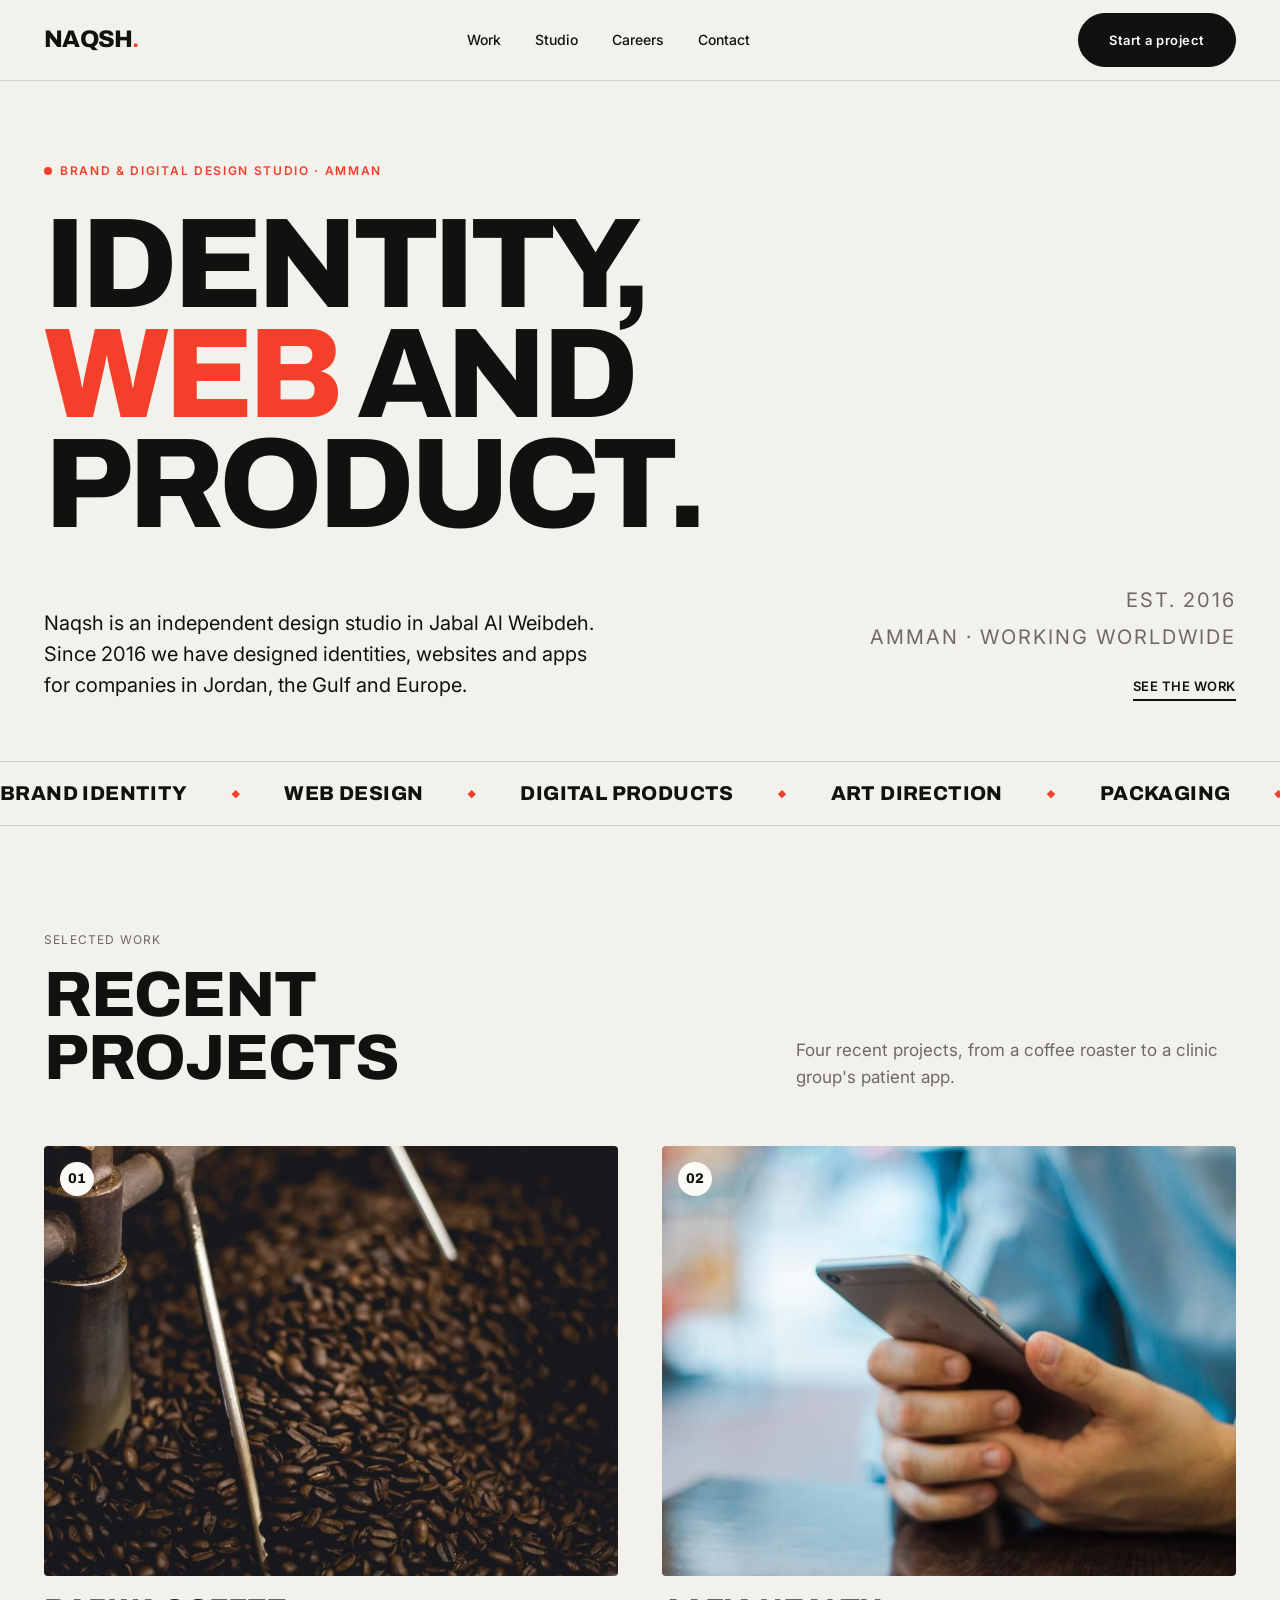
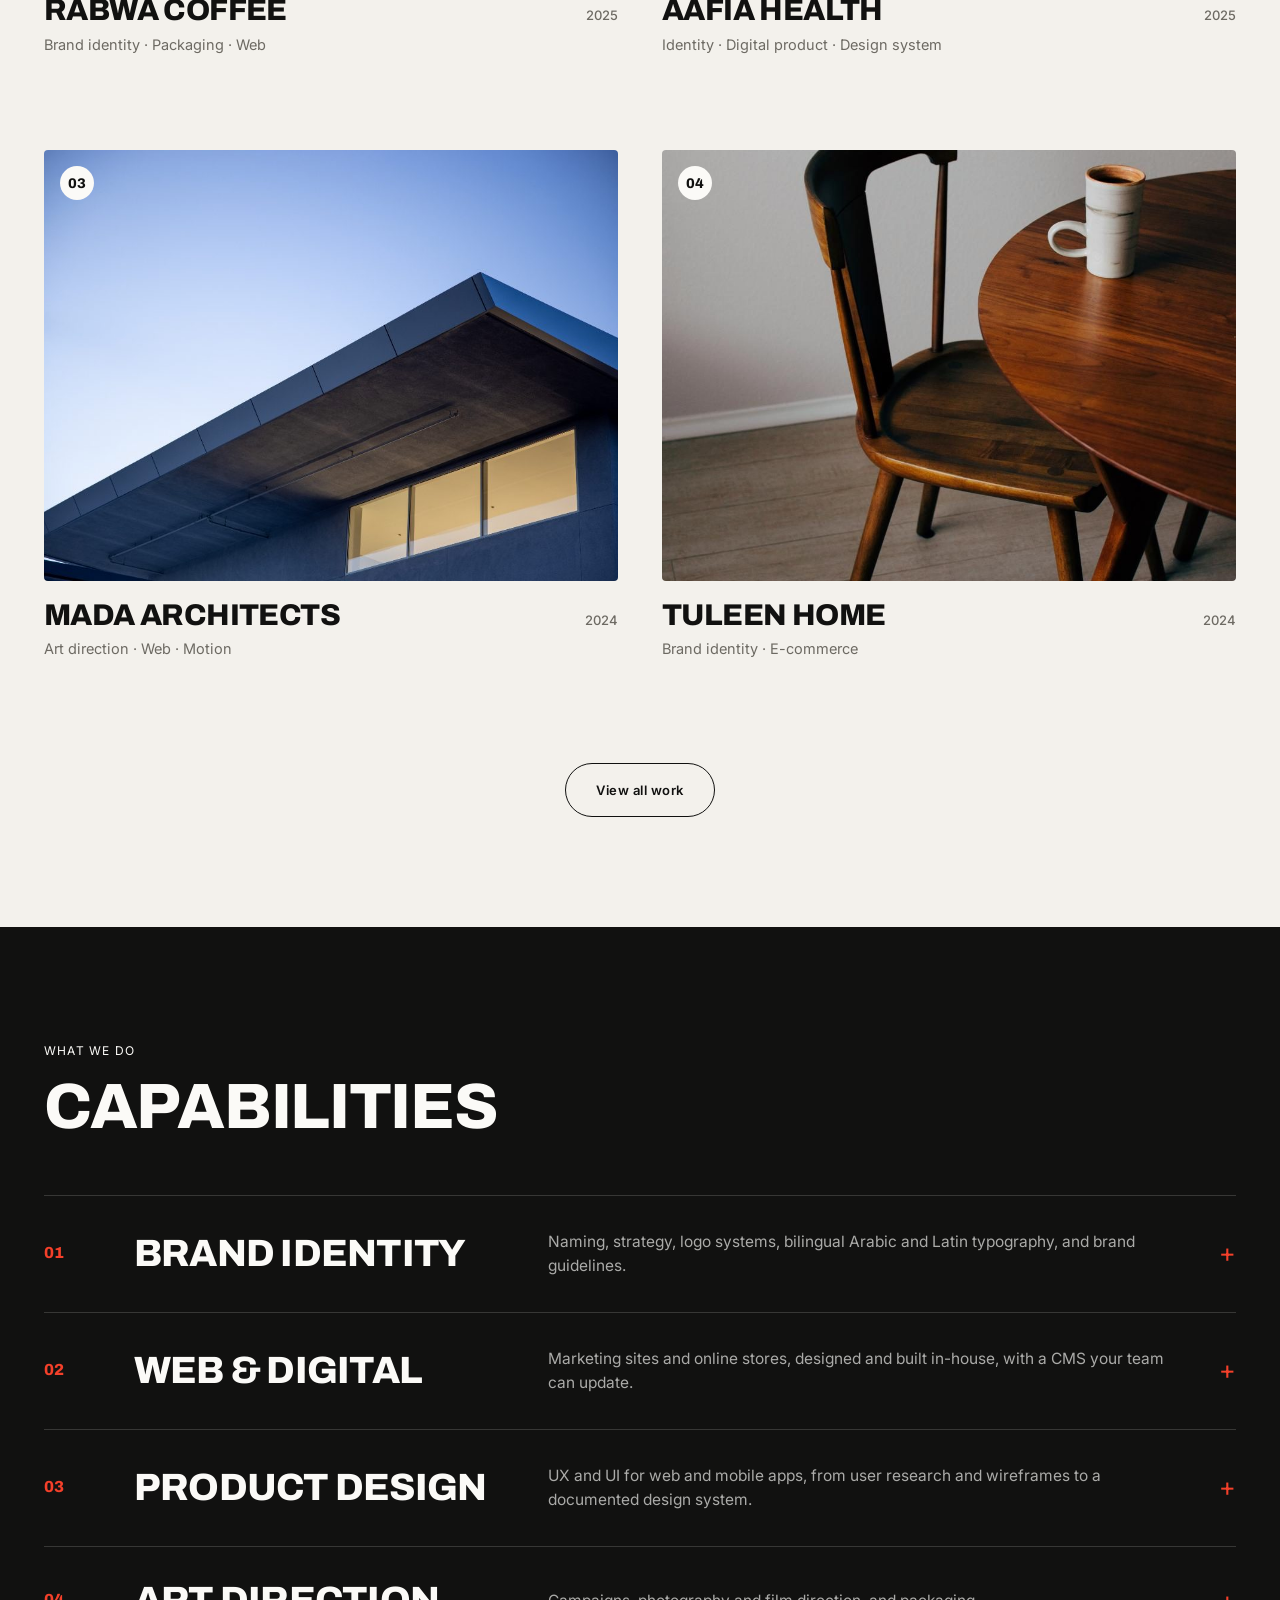
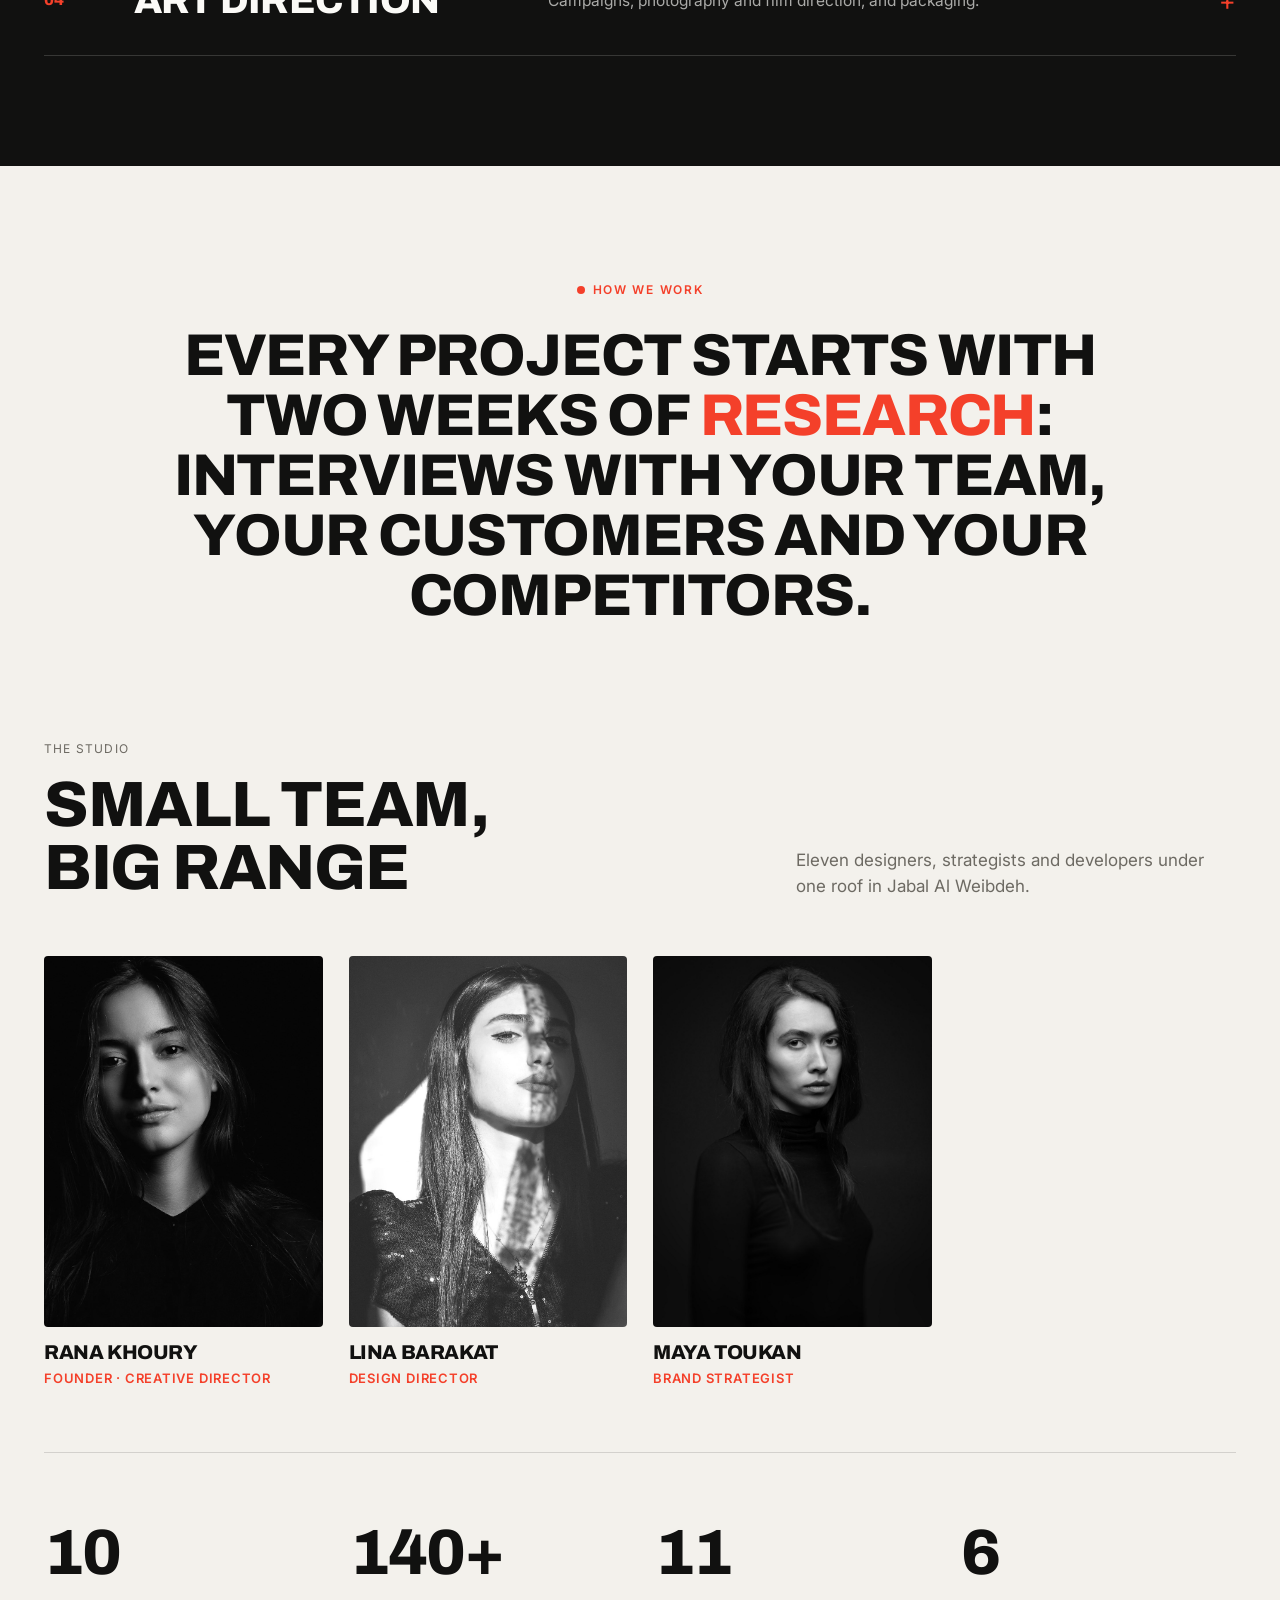
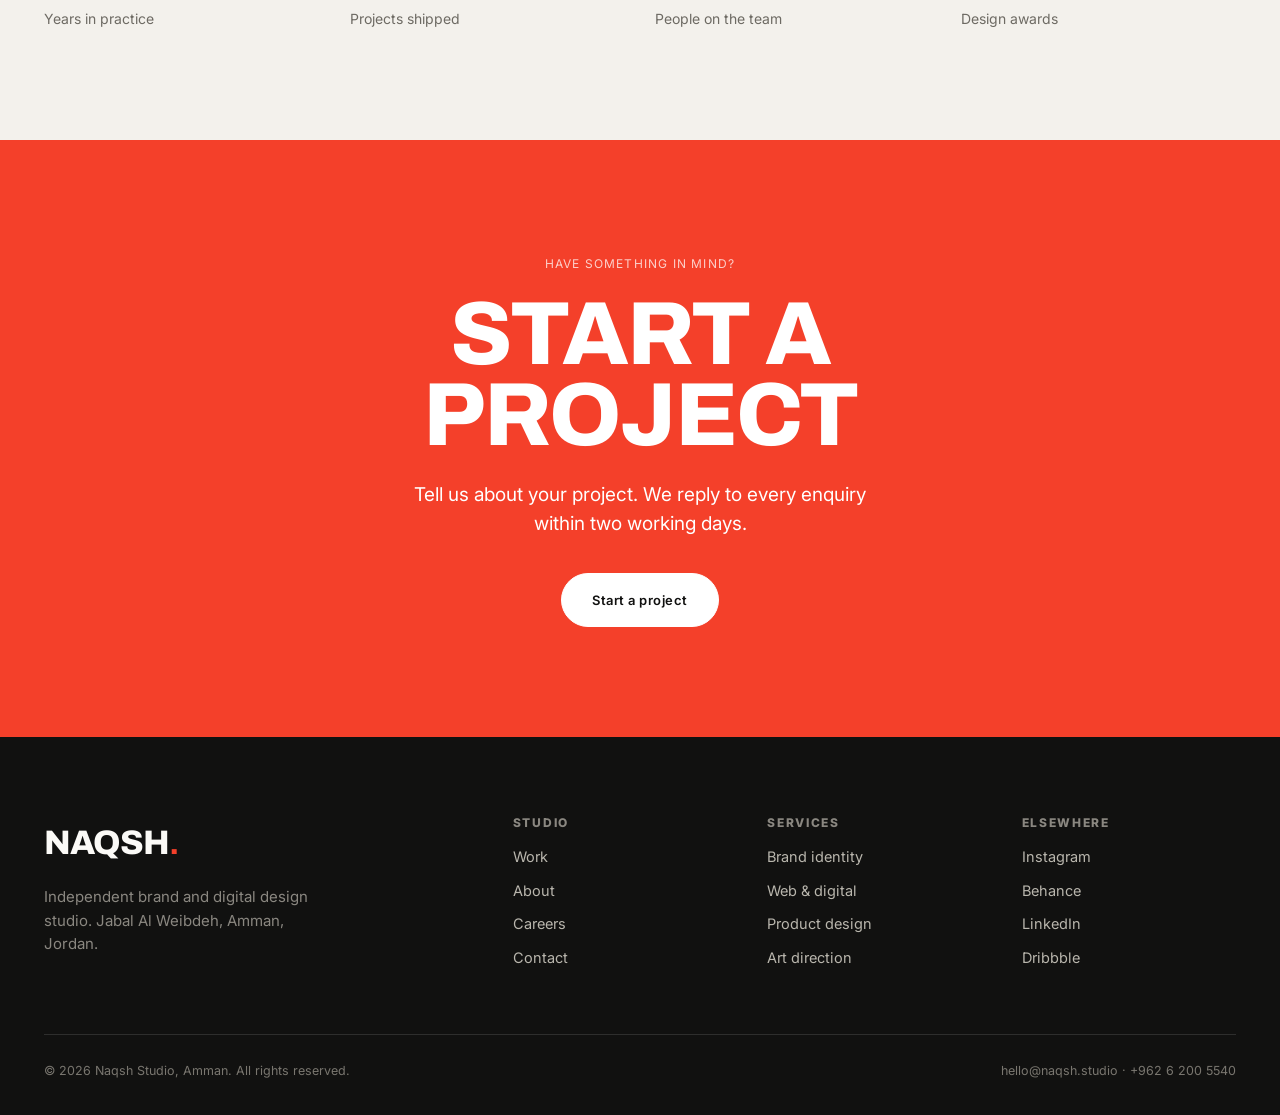
==== commit 81559840: "Replace stock photos that showed real brands with unbranded CC0 photos Co-Authored-By: Claude Opus 5" ====
--- a/index.html
+++ b/index.html
@@ -6,7 +6,7 @@
 <title>Naqsh - Brand &amp; Digital Design Studio, Amman</title>
 <meta name="description" content="Naqsh is an independent brand and digital design studio in Amman. We build identities, websites and products for companies that want to be noticed for the right reasons.">
 <meta property="og:title" content="Naqsh - Brand &amp; Digital Design Studio">
-<meta property="og:image" content="assets/img/studio-1.jpg">
+<meta property="og:image" content="assets/img/studio-3.jpg">
 <meta name="theme-color" content="#111110">
 <link rel="icon" href="assets/favicon.svg" type="image/svg+xml">
 <link rel="preconnect" href="https://fonts.googleapis.com">
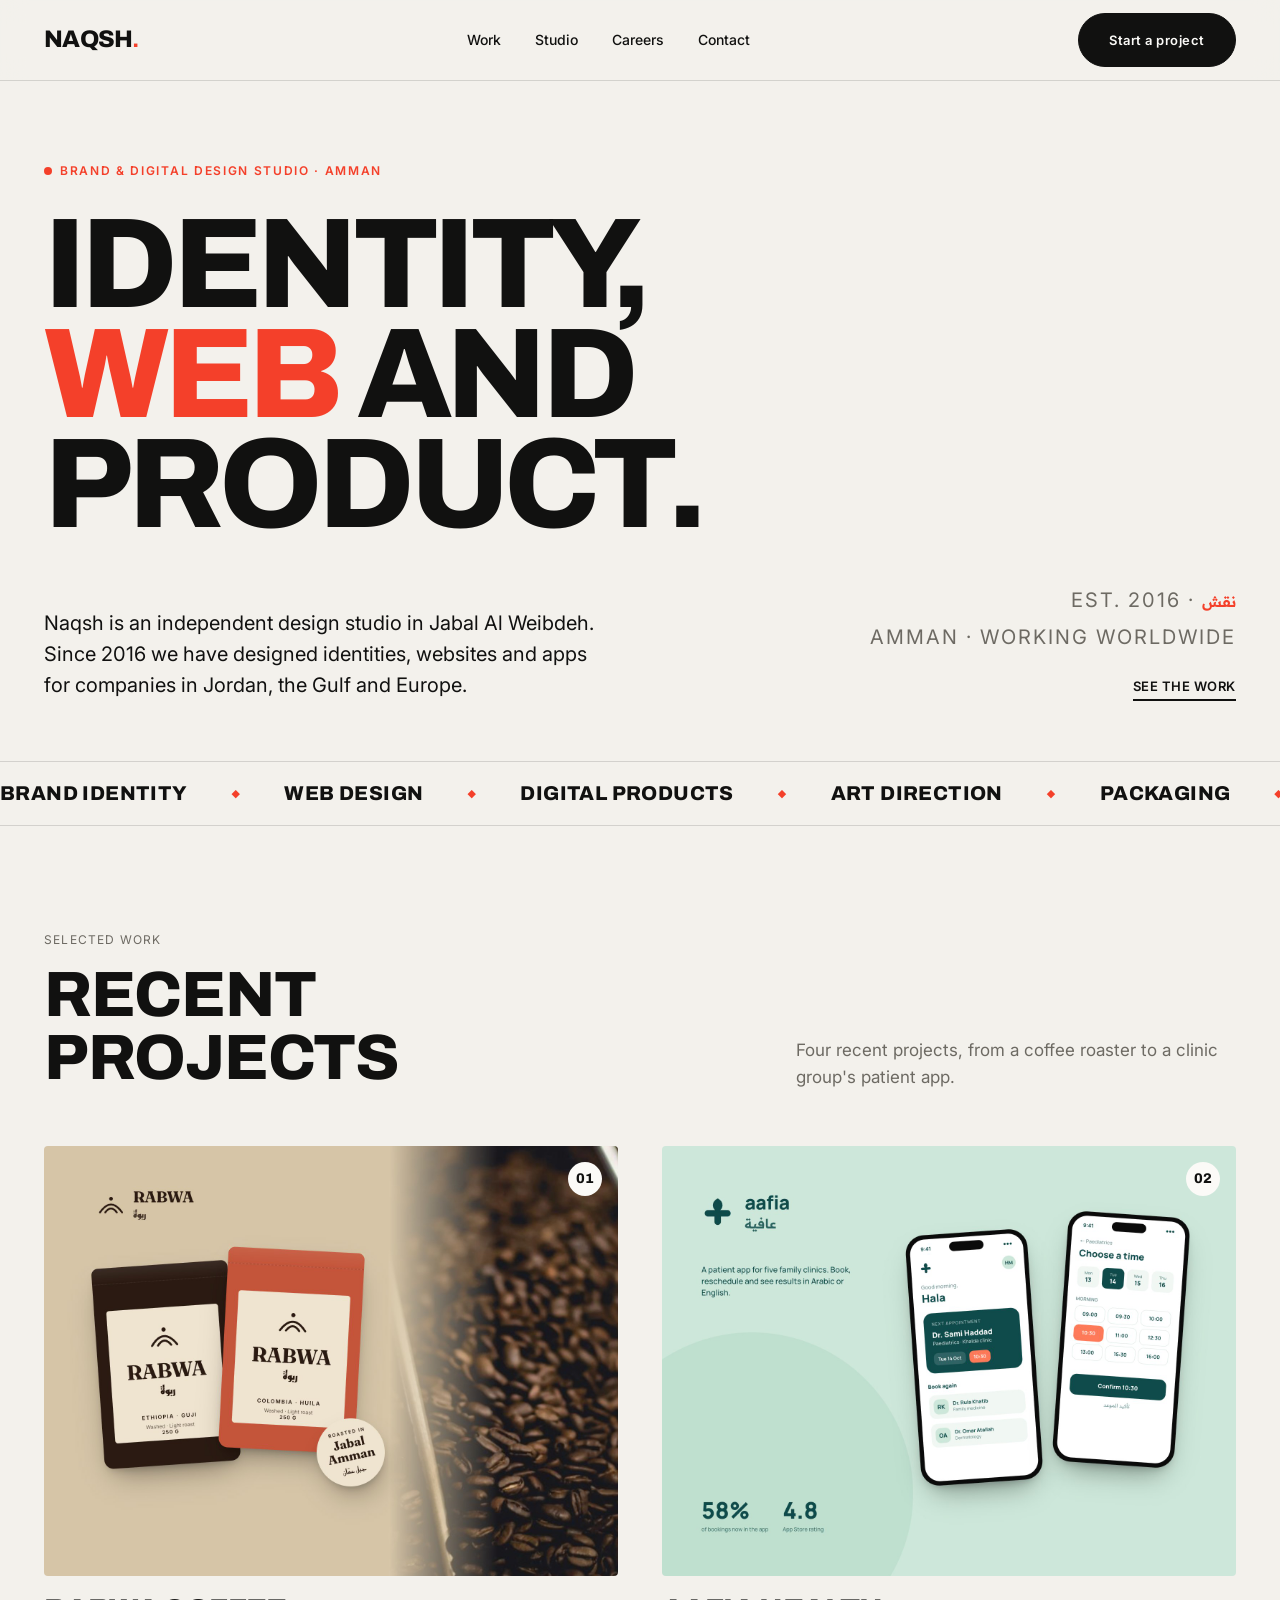
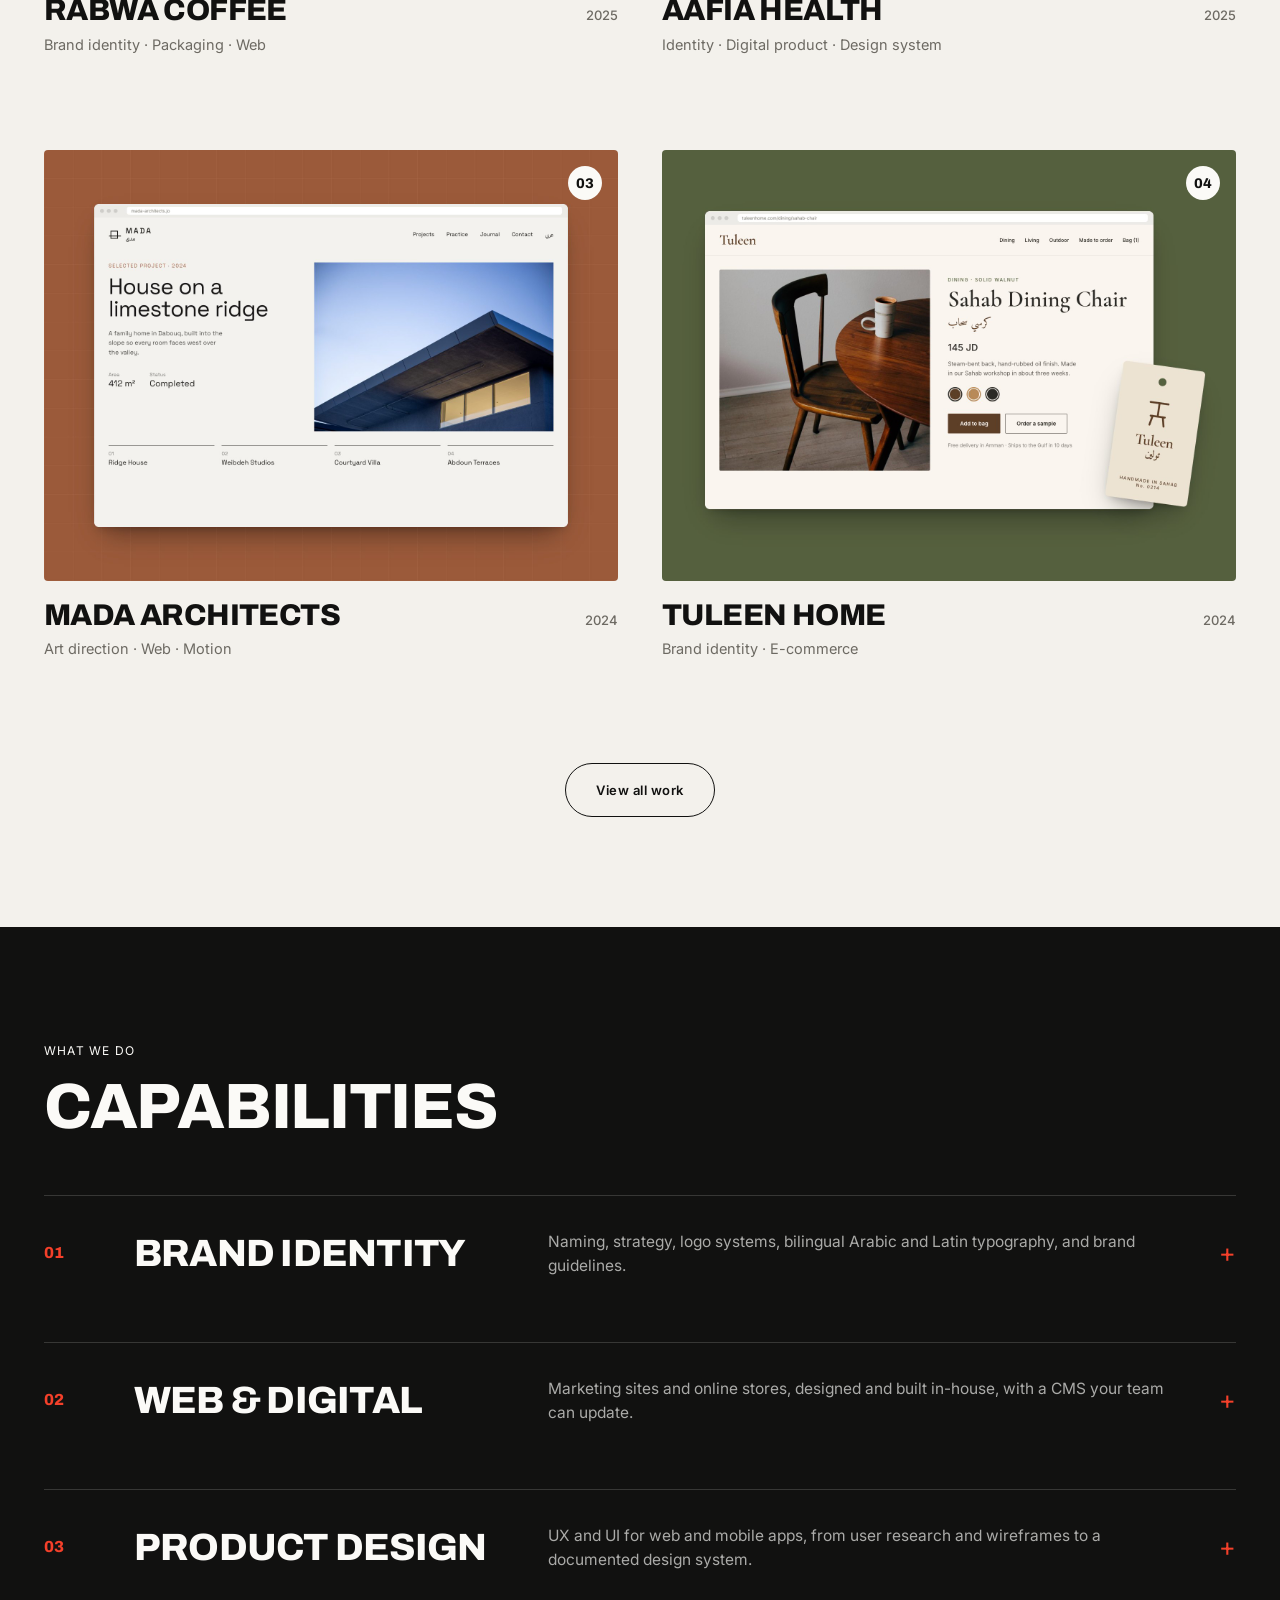
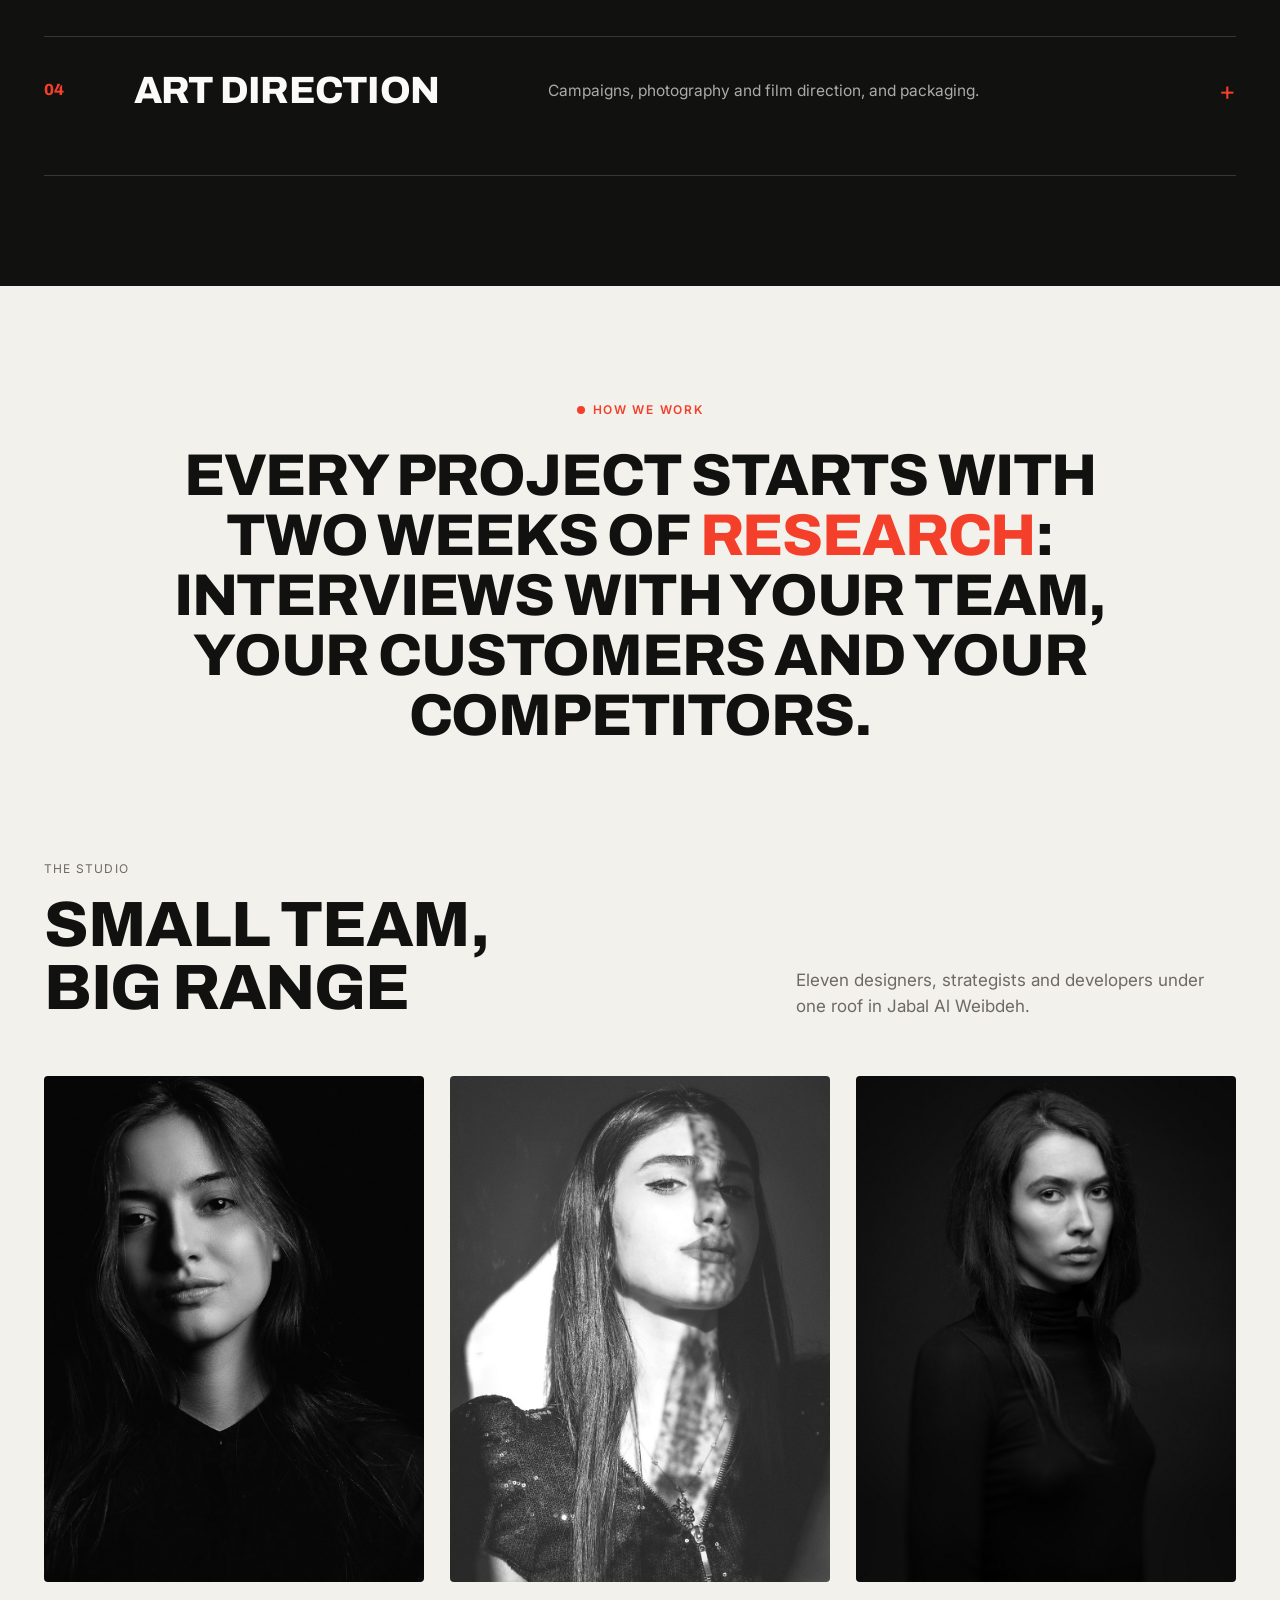
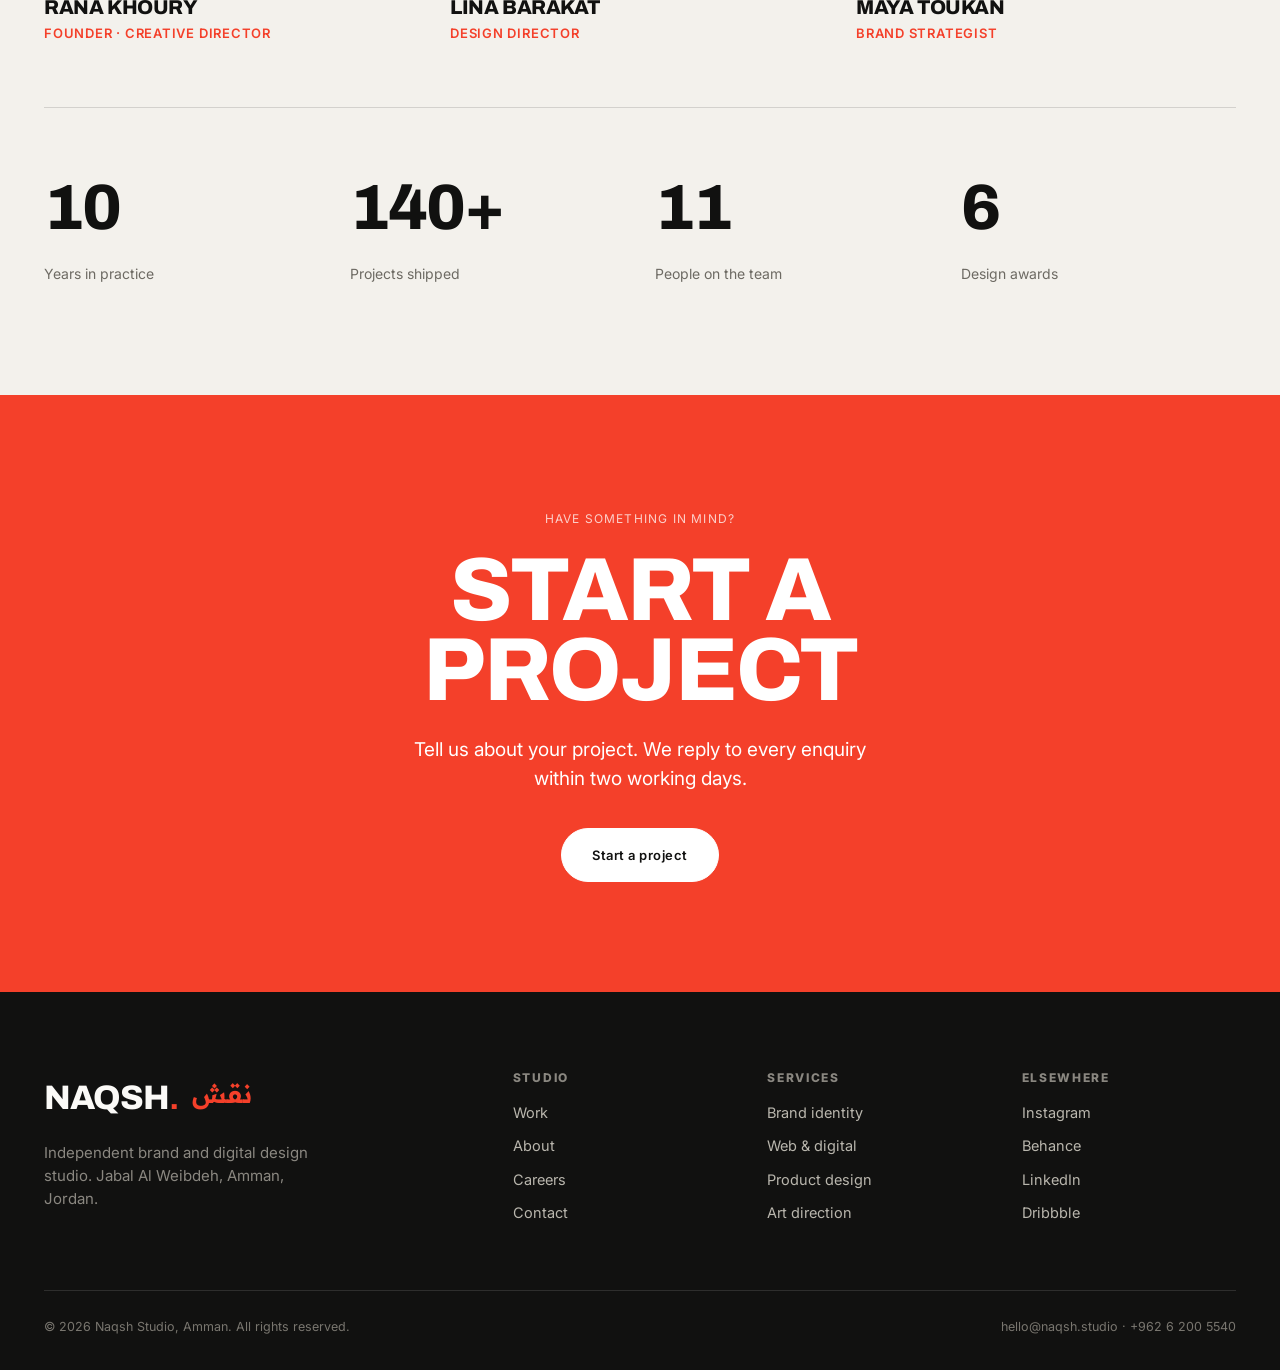
==== commit 8a4db851: "Naqsh: real portfolio work and case studies - Design identities for all eight client projects (bilin" ====
--- a/index.html
+++ b/index.html
@@ -11,8 +11,8 @@
 <link rel="icon" href="assets/favicon.svg" type="image/svg+xml">
 <link rel="preconnect" href="https://fonts.googleapis.com">
 <link rel="preconnect" href="https://fonts.gstatic.com" crossorigin>
-<link href="https://fonts.googleapis.com/css2?family=Archivo:wght@600;700;800;900&family=Inter:wght@400;500;600&display=swap" rel="stylesheet">
-<link rel="stylesheet" href="assets/css/style.css">
+<link href="https://fonts.googleapis.com/css2?family=Archivo:wght@600;700;800;900&family=Inter:wght@400;500;600&family=Readex+Pro:wght@400;600&display=swap" rel="stylesheet">
+<link rel="stylesheet" href="assets/css/style.css?v=3">
 </head>
 <body>
 <header>
@@ -37,7 +37,7 @@
     <div class="hero-foot">
       <p>Naqsh is an independent design studio in Jabal Al Weibdeh. Since 2016 we have designed identities, websites and apps for companies in Jordan, the Gulf and Europe.</p>
       <div class="meta">
-        <p class="mono">Est. 2016</p>
+        <p class="mono">Est. 2016 · <span lang="ar" dir="rtl" class="hero-ar">نقش</span></p>
         <p class="mono" style="margin-top:6px">Amman · working worldwide</p>
         <div style="margin-top:20px"><a href="work.html" class="alink">See the work</a></div>
       </div>
@@ -59,26 +59,26 @@
       <p data-r>Four recent projects, from a coffee roaster to a clinic group's patient app.</p>
     </div>
     <div class="work-grid">
-      <article class="wcard" data-r><div class="wcard-media"><span class="idx">01</span><img src="assets/img/work-1.jpg" alt="Rabwa Coffee brand identity and packaging"></div>
+      <article class="wcard" data-r><a class="wcard-link" href="project-rabwa.html"><div class="wcard-media"><span class="idx">01</span><img src="assets/img/work/rabwa-cover.jpg" alt="Rabwa Coffee project" loading="lazy"></div>
         <div class="wcard-head"><h3>Rabwa Coffee</h3><span class="yr">2025</span></div>
         <p class="tags">Brand identity · Packaging · Web</p>
-        <div class="arrow"><a href="work.html#rabwa" class="alink">View project</a></div>
-      </article>
-      <article class="wcard" data-r><div class="wcard-media"><span class="idx">02</span><img src="assets/img/work-2.jpg" alt="Aafia Health identity and product screens"></div>
+        <div class="arrow"><span class="alink">View case study</span></div>
+      </a></article>
+      <article class="wcard" data-r><a class="wcard-link" href="project-aafia.html"><div class="wcard-media"><span class="idx">02</span><img src="assets/img/work/aafia-cover.jpg" alt="Aafia Health project" loading="lazy"></div>
         <div class="wcard-head"><h3>Aafia Health</h3><span class="yr">2025</span></div>
         <p class="tags">Identity · Digital product · Design system</p>
-        <div class="arrow"><a href="work.html#aafia" class="alink">View project</a></div>
-      </article>
-      <article class="wcard" data-r><div class="wcard-media"><span class="idx">03</span><img src="assets/img/work-3.jpg" alt="Mada Architects art direction and website"></div>
+        <div class="arrow"><span class="alink">View case study</span></div>
+      </a></article>
+      <article class="wcard" data-r><a class="wcard-link" href="project-mada.html"><div class="wcard-media"><span class="idx">03</span><img src="assets/img/work/mada-cover.jpg" alt="Mada Architects project" loading="lazy"></div>
         <div class="wcard-head"><h3>Mada Architects</h3><span class="yr">2024</span></div>
         <p class="tags">Art direction · Web · Motion</p>
-        <div class="arrow"><a href="work.html#mada" class="alink">View project</a></div>
-      </article>
-      <article class="wcard" data-r><div class="wcard-media"><span class="idx">04</span><img src="assets/img/work-4.jpg" alt="Tuleen Home brand identity and store"></div>
+        <div class="arrow"><span class="alink">View case study</span></div>
+      </a></article>
+      <article class="wcard" data-r><a class="wcard-link" href="project-tuleen.html"><div class="wcard-media"><span class="idx">04</span><img src="assets/img/work/tuleen-cover.jpg" alt="Tuleen Home project" loading="lazy"></div>
         <div class="wcard-head"><h3>Tuleen Home</h3><span class="yr">2024</span></div>
         <p class="tags">Brand identity · E-commerce</p>
-        <div class="arrow"><a href="work.html#tuleen" class="alink">View project</a></div>
-      </article>
+        <div class="arrow"><span class="alink">View case study</span></div>
+      </a></article>
     </div>
     <div style="text-align:center;margin-top:60px" data-r><a href="work.html" class="btn btn-o">View all work</a></div>
   </div>
@@ -89,10 +89,10 @@
   <div class="wrap">
     <div class="sec-head"><div><span class="mono" data-r>What we do</span><h2 data-r style="margin-top:14px">Capabilities</h2></div></div>
     <div class="serv-list">
-      <div class="srow" data-r><span class="n">01</span><h3>Brand Identity</h3><p>Naming, strategy, logo systems, bilingual Arabic and Latin typography, and brand guidelines.</p><span class="plus">+</span></div>
-      <div class="srow" data-r><span class="n">02</span><h3>Web &amp; Digital</h3><p>Marketing sites and online stores, designed and built in-house, with a CMS your team can update.</p><span class="plus">+</span></div>
-      <div class="srow" data-r><span class="n">03</span><h3>Product Design</h3><p>UX and UI for web and mobile apps, from user research and wireframes to a documented design system.</p><span class="plus">+</span></div>
-      <div class="srow" data-r><span class="n">04</span><h3>Art Direction</h3><p>Campaigns, photography and film direction, and packaging.</p><span class="plus">+</span></div>
+      <div class="srow srow-x" data-r role="button" tabindex="0" aria-expanded="false"><span class="n">01</span><h3>Brand Identity</h3><p>Naming, strategy, logo systems, bilingual Arabic and Latin typography, and brand guidelines.</p><span class="plus" aria-hidden="true">+</span><div class="srow-more"><div><ul><li>Naming</li><li>Brand strategy</li><li>Logo and symbol</li><li>Arabic and Latin type pairing</li><li>Brand guidelines</li></ul><div class="srow-cases"><span>See it in</span><a href="project-rabwa.html">Rabwa Coffee</a><a href="project-sahel.html">Sahel Pantry</a></div></div></div></div>
+      <div class="srow srow-x" data-r role="button" tabindex="0" aria-expanded="false"><span class="n">02</span><h3>Web &amp; Digital</h3><p>Marketing sites and online stores, designed and built in-house, with a CMS your team can update.</p><span class="plus" aria-hidden="true">+</span><div class="srow-more"><div><ul><li>Marketing websites</li><li>Shopify stores</li><li>Bilingual right-to-left builds</li><li>CMS your team can edit</li></ul><div class="srow-cases"><span>See it in</span><a href="project-mada.html">Mada Architects</a><a href="project-tuleen.html">Tuleen Home</a></div></div></div></div>
+      <div class="srow srow-x" data-r role="button" tabindex="0" aria-expanded="false"><span class="n">03</span><h3>Product Design</h3><p>UX and UI for web and mobile apps, from user research and wireframes to a documented design system.</p><span class="plus" aria-hidden="true">+</span><div class="srow-more"><div><ul><li>User research</li><li>UX flows and prototypes</li><li>Interface design</li><li>Design systems</li></ul><div class="srow-cases"><span>See it in</span><a href="project-aafia.html">Aafia Health</a><a href="project-dawra.html">Dawra</a></div></div></div></div>
+      <div class="srow srow-x" data-r role="button" tabindex="0" aria-expanded="false"><span class="n">04</span><h3>Art Direction</h3><p>Campaigns, photography and film direction, and packaging.</p><span class="plus" aria-hidden="true">+</span><div class="srow-more"><div><ul><li>Photography direction</li><li>Packaging</li><li>Campaigns</li><li>Wayfinding and signage</li></ul><div class="srow-cases"><span>See it in</span><a href="project-layali.html">Layali Dead Sea Resort</a><a href="project-fakhar.html">Fakhar Ceramics</a></div></div></div></div>
     </div>
   </div>
 </section>
@@ -136,7 +136,7 @@
 <footer>
   <div class="wrap">
     <div class="foot-top">
-      <div class="foot-brand"><span class="brand-word">Naqsh<b style="color:var(--red)">.</b></span><p>Independent brand and digital design studio. Jabal Al Weibdeh, Amman, Jordan.</p></div>
+      <div class="foot-brand"><span class="brand-word">Naqsh<b style="color:var(--red)">.</b></span><span class="brand-ar" lang="ar" dir="rtl">نقش</span><p>Independent brand and digital design studio. Jabal Al Weibdeh, Amman, Jordan.</p></div>
       <div class="foot-col"><h4>Studio</h4><a href="work.html">Work</a><a href="studio.html">About</a><a href="careers.html">Careers</a><a href="contact.html">Contact</a></div>
       <div class="foot-col"><h4>Services</h4><a href="work.html">Brand identity</a><a href="work.html">Web &amp; digital</a><a href="work.html">Product design</a><a href="work.html">Art direction</a></div>
       <div class="foot-col"><h4>Elsewhere</h4><a href="https://instagram.com/naqsh.studio" target="_blank" rel="noopener">Instagram</a><a href="https://behance.net/naqshstudio" target="_blank" rel="noopener">Behance</a><a href="https://linkedin.com/company/naqsh-studio" target="_blank" rel="noopener">LinkedIn</a><a href="https://dribbble.com/naqshstudio" target="_blank" rel="noopener">Dribbble</a></div>
@@ -144,6 +144,6 @@
     <div class="foot-bottom"><span>© <span data-year>2026</span> Naqsh Studio, Amman. All rights reserved.</span><span>hello@naqsh.studio · +962 6 200 5540</span></div>
   </div>
 </footer>
-<script src="assets/js/main.js"></script>
+<script src="assets/js/main.js?v=3"></script>
 </body>
 </html>
--- a/assets/css/style.css
+++ b/assets/css/style.css
@@ -172,3 +172,67 @@
   .team-grid,.perks,.foot-top{grid-template-columns:1fr}
   .mobile-open .nav-links{display:flex;position:absolute;top:80px;left:0;right:0;flex-direction:column;background:var(--bg);padding:24px 22px;gap:18px;border-bottom:1px solid var(--line)}
 }
+
+/* case study pages */
+.case-hero{padding:56px 0 64px}
+.case-back{display:inline-block;margin-bottom:34px;transition:color .3s}
+.case-back:hover{color:var(--red)}
+.case-title{display:flex;align-items:flex-end;justify-content:space-between;gap:30px;flex-wrap:wrap}
+.case-title h1{font-size:clamp(46px,8.5vw,128px);margin:0}
+.case-ar{font-family:"Readex Pro",var(--sans);font-weight:600;font-size:clamp(36px,5vw,72px);color:var(--red);line-height:1.2}
+.case-hero .lede{font-size:clamp(19px,2vw,24px);color:var(--ink);max-width:48ch;margin-top:30px}
+.case-meta{display:grid;grid-template-columns:repeat(4,1fr);gap:30px;margin-top:56px;padding-top:28px;border-top:1px solid var(--line)}
+.case-meta dt{font-size:12px;font-weight:600;letter-spacing:.1em;text-transform:uppercase;color:var(--grey);margin-bottom:10px}
+.case-meta dd{font-size:15.5px;line-height:1.6}
+.case-media{padding:0 0 44px}
+.case-media.first{padding-top:56px}
+.case-media img{width:100%;border-radius:6px;background:var(--soft)}
+.case-media figcaption{margin-top:14px}
+.case-text{padding:76px 0 100px}
+.case-cols{display:grid;grid-template-columns:1fr 1fr;gap:70px}
+.case-cols .mono{display:block;color:var(--red);margin-bottom:18px}
+.case-cols p{font-size:19px;line-height:1.65}
+.case-stats{padding:40px 0 90px}
+.case-quote{padding:80px 0 120px}
+.case-quote blockquote{font-family:var(--disp);font-weight:800;font-size:clamp(28px,4vw,54px);line-height:1.08;text-transform:uppercase;letter-spacing:-.02em}
+.case-quote .mono{margin-top:26px}
+.case-next{display:block;background:var(--ink);color:var(--paper);padding:80px 0;overflow:hidden}
+.case-next .mono{color:#8a8780}
+.case-next-row{display:flex;align-items:center;justify-content:space-between;gap:40px;margin-top:18px}
+.case-next h2{font-size:clamp(40px,7vw,104px);transition:color .4s var(--ease)}
+.case-next img{width:min(360px,36%);aspect-ratio:4/3;object-fit:cover;border-radius:4px;transition:transform .8s var(--ease)}
+.case-next:hover h2{color:var(--red)}
+.case-next:hover img{transform:scale(1.04) rotate(-1.5deg)}
+.wcard a.wcard-link{display:block}
+.team-grid{grid-template-columns:repeat(3,1fr)}
+@media(max-width:1000px){
+  .case-meta{grid-template-columns:1fr 1fr}
+  .case-cols{grid-template-columns:1fr;gap:40px}
+  .team-grid{grid-template-columns:repeat(2,1fr)}
+}
+@media(max-width:640px){
+  .case-next-row{flex-direction:column;align-items:flex-start}
+  .case-next img{width:100%}
+  .team-grid{grid-template-columns:1fr}
+}
+
+/* expandable capability rows */
+.srow-x{cursor:pointer}
+.srow-x .plus{transition:transform .45s var(--ease)}
+.srow-x.open .plus{transform:rotate(45deg)}
+.srow-more{grid-column:2/-1;display:grid;grid-template-rows:0fr;transition:grid-template-rows .55s var(--ease)}
+.srow-more>div{overflow:hidden}
+.srow-x.open .srow-more{grid-template-rows:1fr}
+.srow-more ul{list-style:none;display:flex;flex-wrap:wrap;gap:10px;padding-top:6px}
+.srow-more li{border:1px solid rgba(251,250,247,.22);border-radius:100px;padding:8px 16px;font-size:14px;color:rgba(251,250,247,.85)}
+.srow-cases{display:flex;flex-wrap:wrap;align-items:center;gap:18px;margin-top:18px;font-size:14px;color:rgba(251,250,247,.55)}
+.srow-cases a{color:var(--paper);border-bottom:1.5px solid var(--red);padding-bottom:2px}
+.srow-cases a:hover{color:var(--red)}
+.srow-x:focus-visible{outline:2px solid var(--red);outline-offset:4px}
+@media(max-width:1000px){.srow-more{grid-column:1/-1}}
+.brand-ar{display:inline-block;margin-left:14px;font-family:"Readex Pro",var(--sans);font-weight:600;font-size:26px;color:var(--red);vertical-align:6px}
+.hero-ar{font-family:"Readex Pro",var(--sans);font-weight:600;font-size:15px;letter-spacing:0;color:var(--red)}
+/* covers put the client lockup top-left, so the index badge sits top-right */
+.wcard-media .idx{left:auto;right:16px}
+.case-stats .stats{grid-template-columns:repeat(3,1fr)}
+@media(max-width:640px){.case-stats .stats{grid-template-columns:1fr 1fr}}
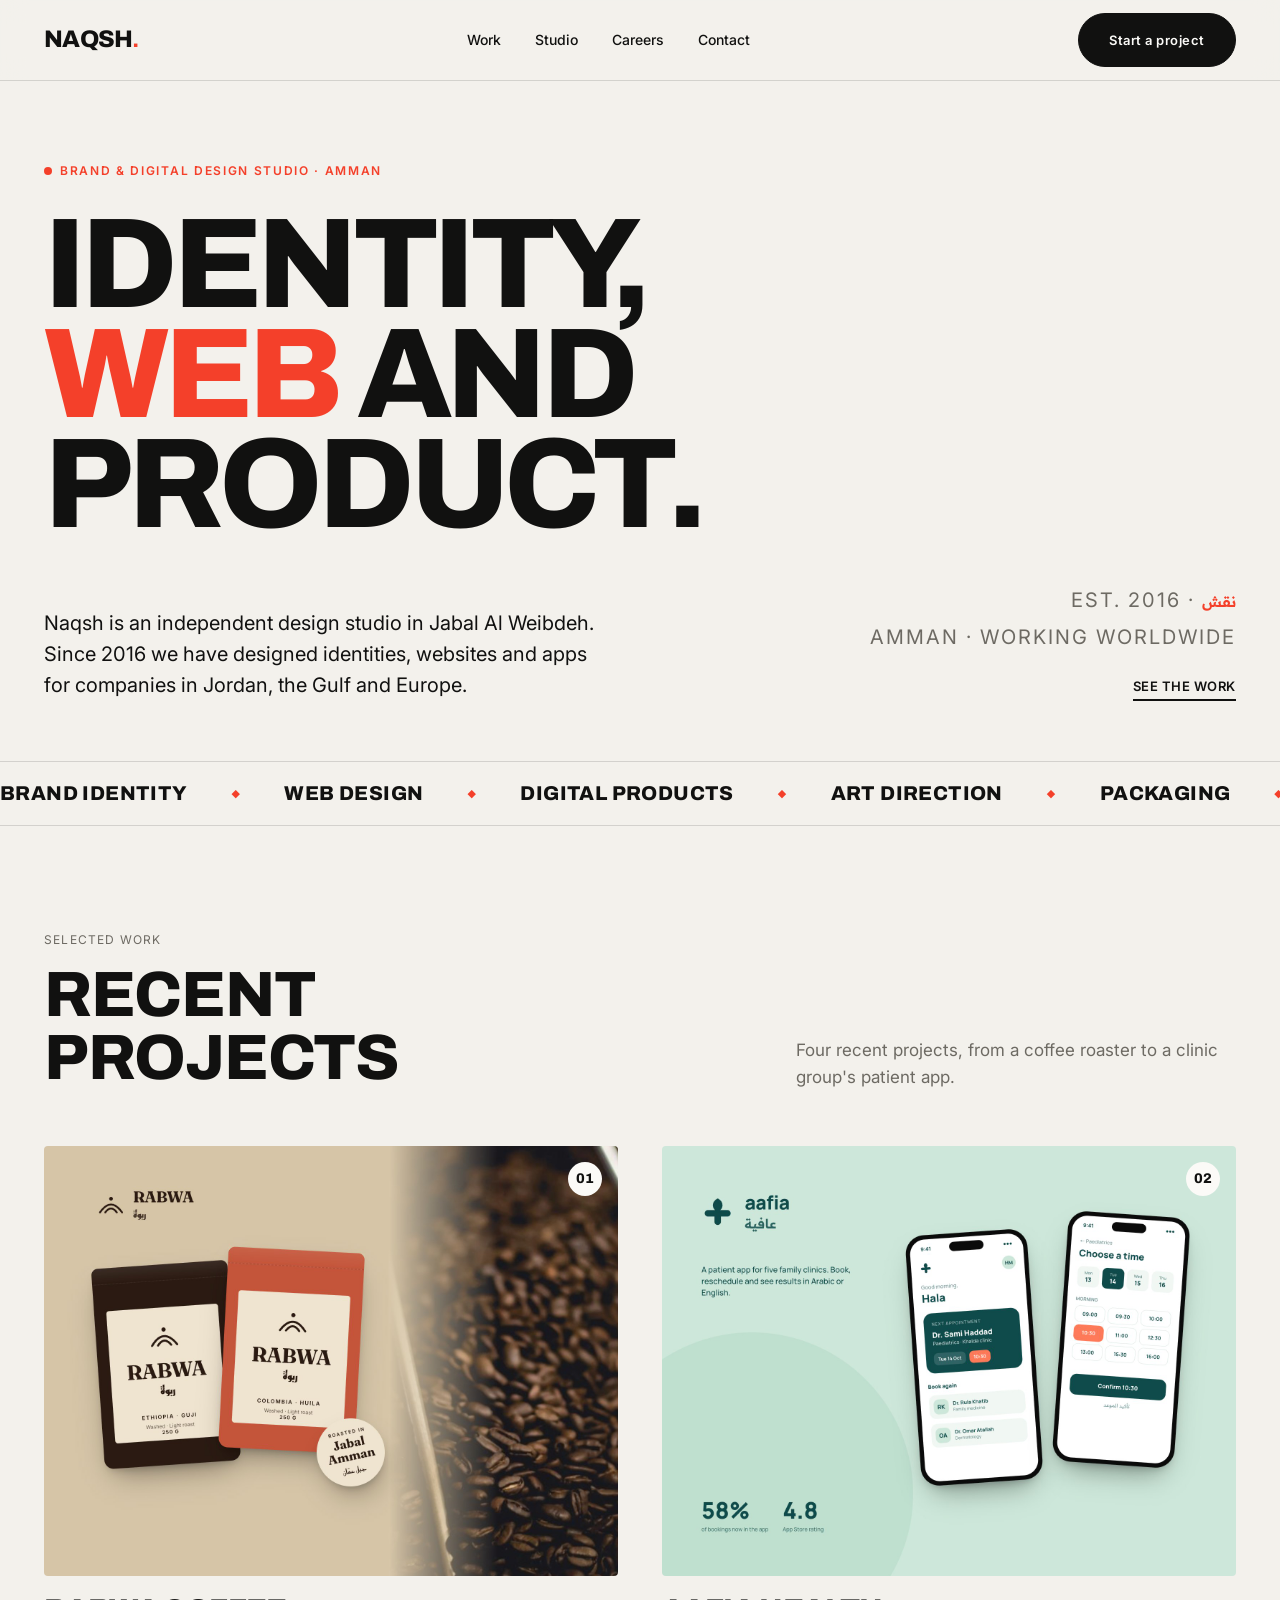
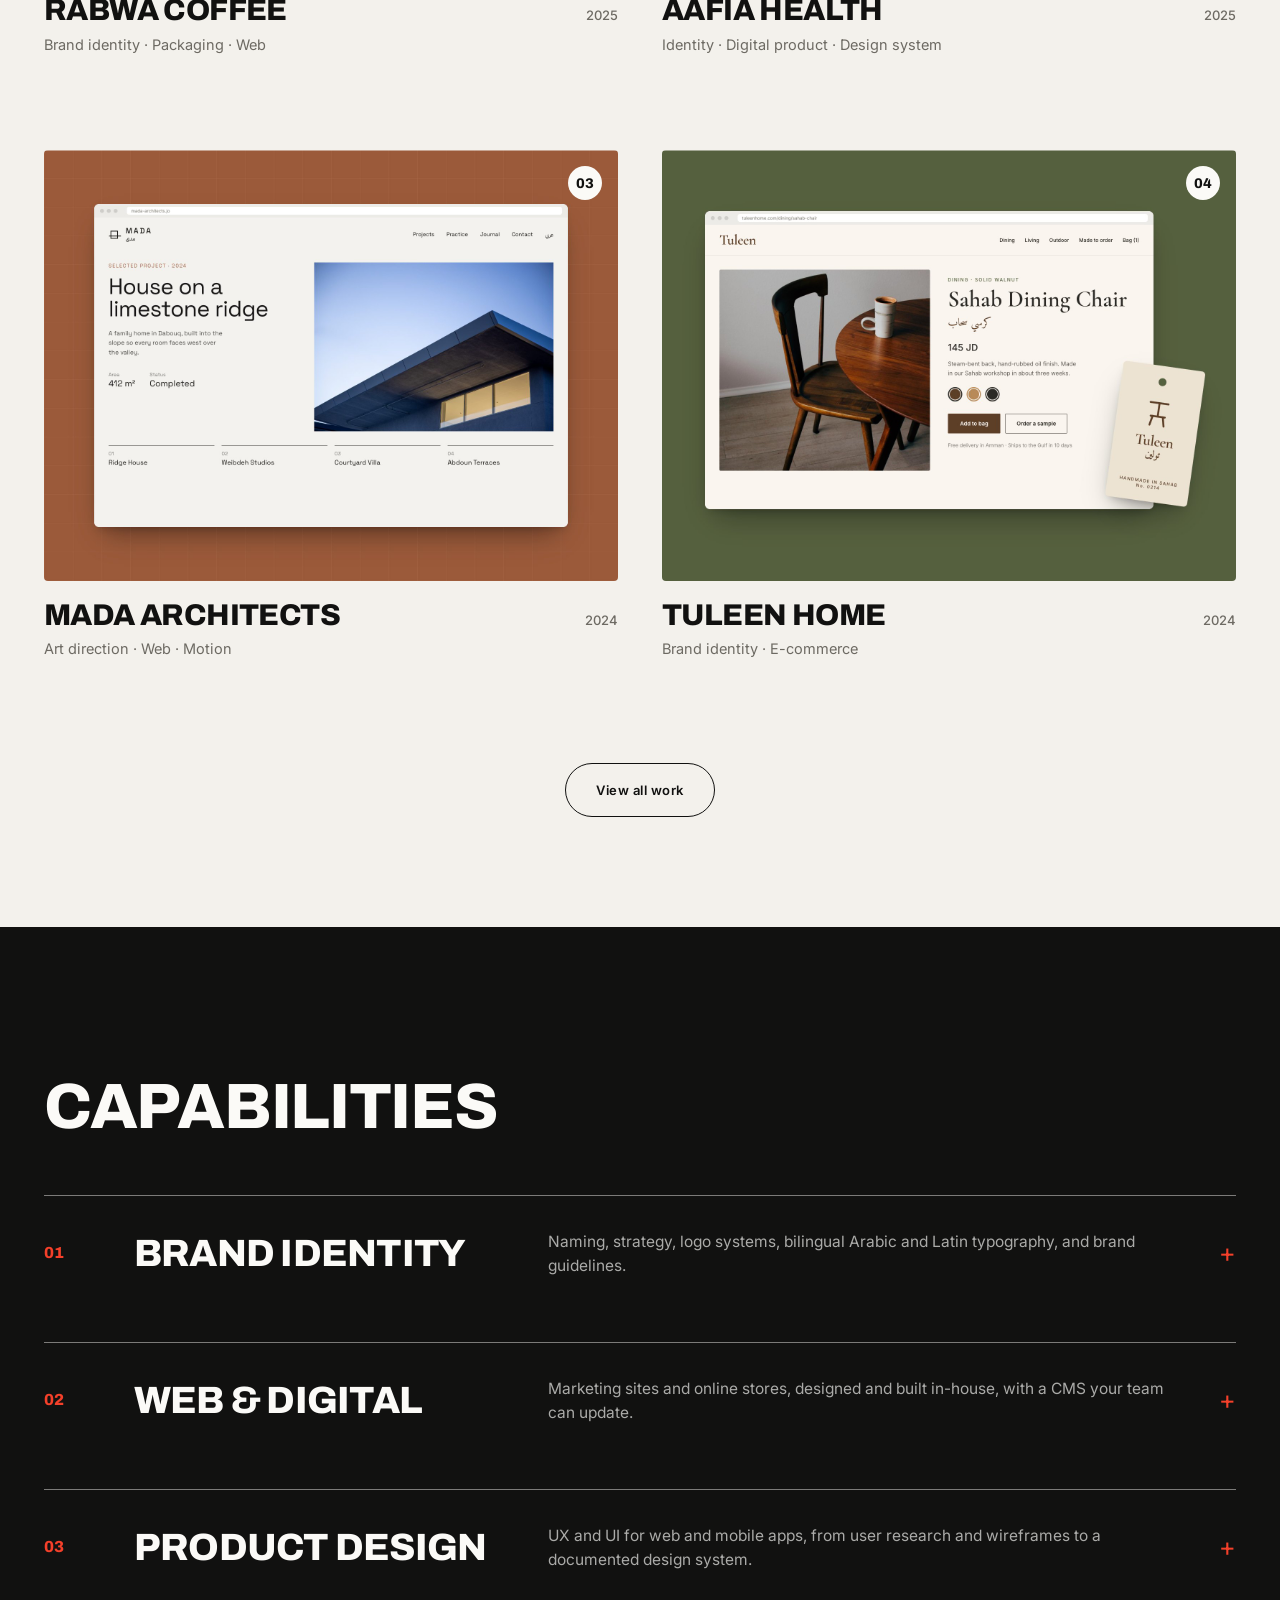
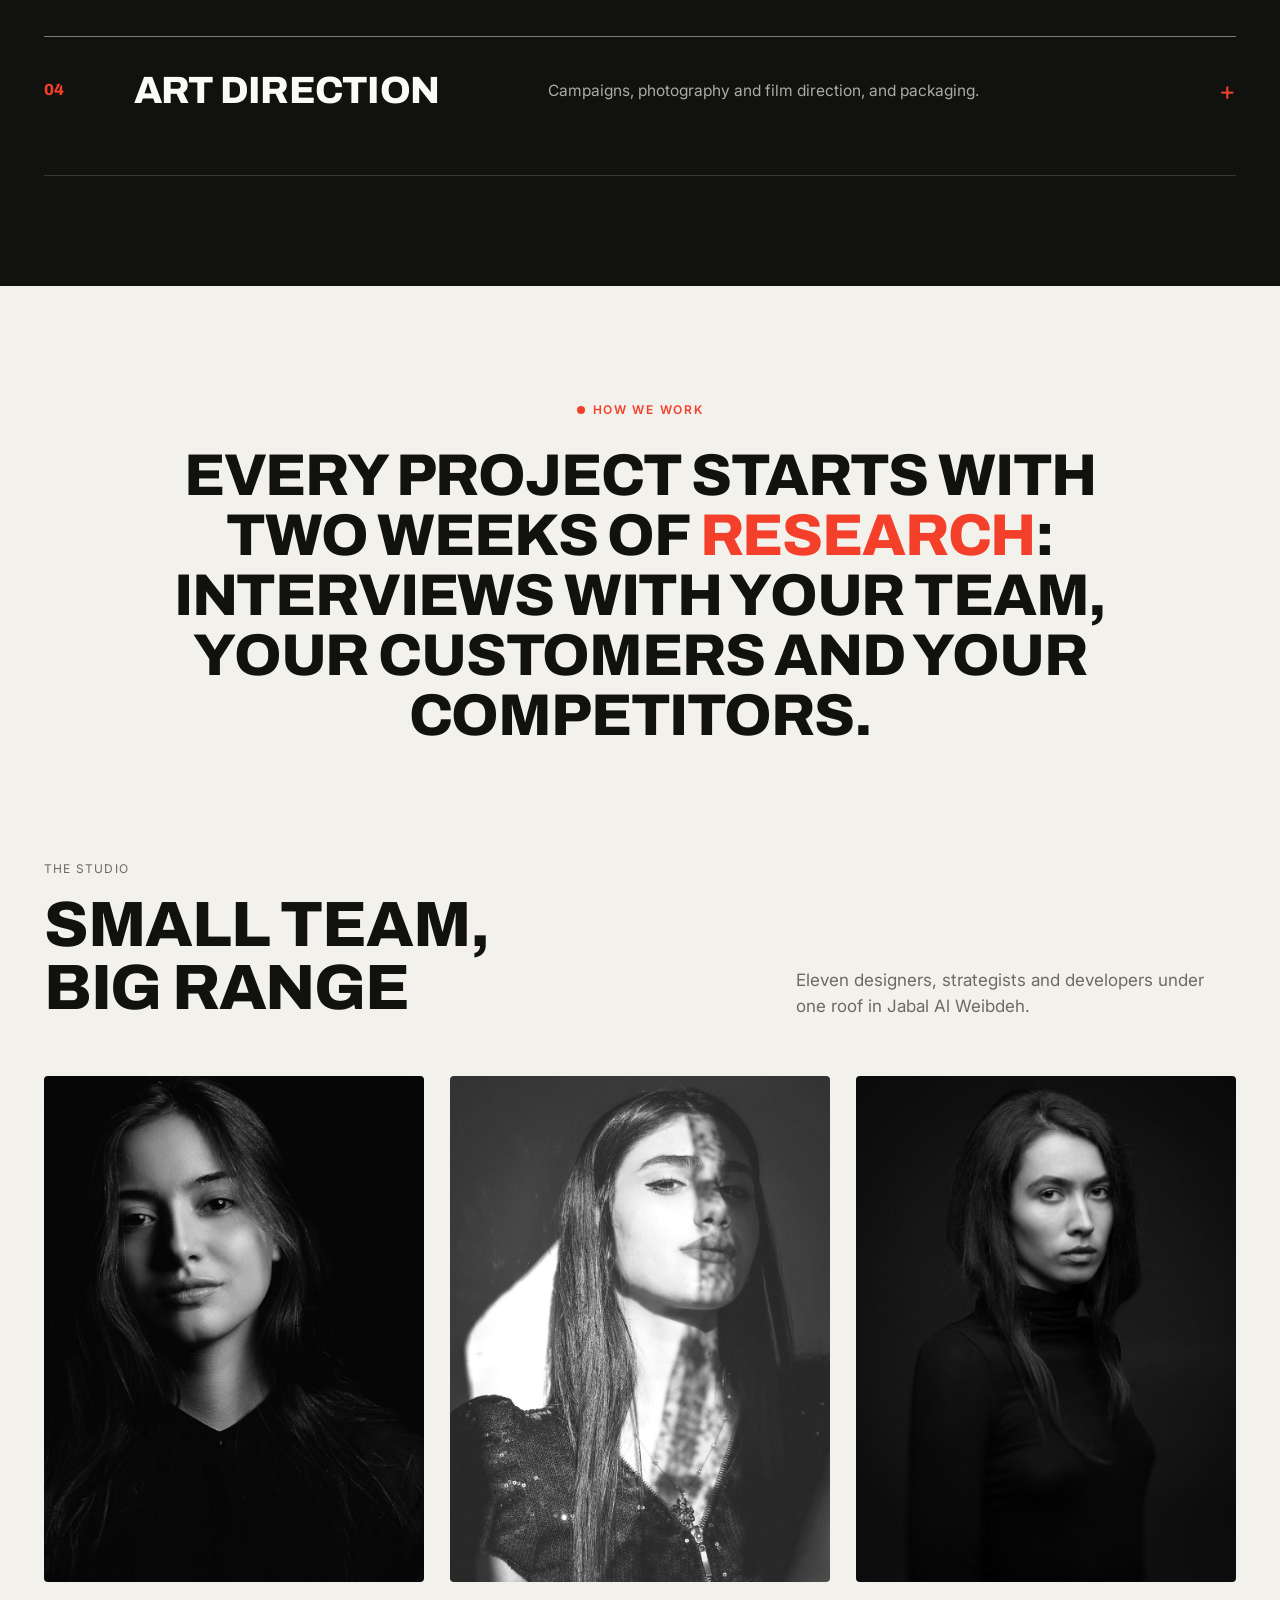
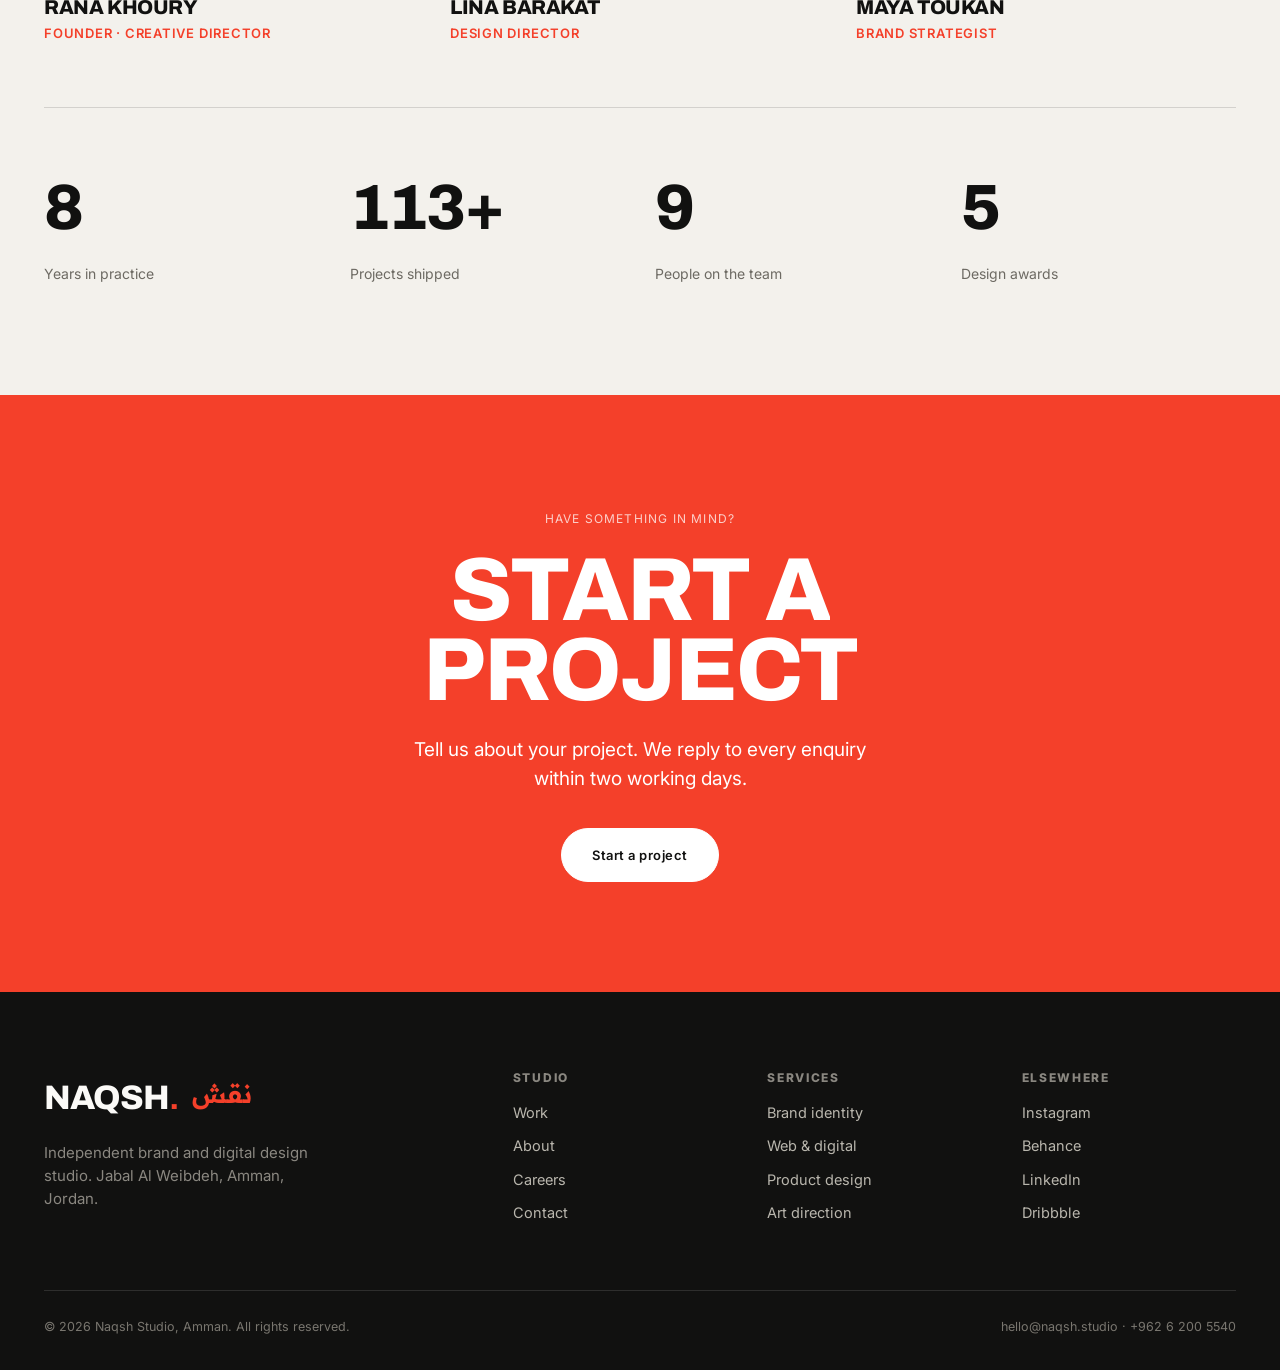
==== commit 1dc2cdd3: "Naqsh: vary the motion by element instead of one fade-up everywhere Headings rise word by word, the " ====
--- a/index.html
+++ b/index.html
@@ -12,7 +12,7 @@
 <link rel="preconnect" href="https://fonts.googleapis.com">
 <link rel="preconnect" href="https://fonts.gstatic.com" crossorigin>
 <link href="https://fonts.googleapis.com/css2?family=Archivo:wght@600;700;800;900&family=Inter:wght@400;500;600&family=Readex+Pro:wght@400;600&display=swap" rel="stylesheet">
-<link rel="stylesheet" href="assets/css/style.css?v=3">
+<link rel="stylesheet" href="assets/css/style.css?v=4">
 </head>
 <body>
 <header>
@@ -144,6 +144,6 @@
     <div class="foot-bottom"><span>© <span data-year>2026</span> Naqsh Studio, Amman. All rights reserved.</span><span>hello@naqsh.studio · +962 6 200 5540</span></div>
   </div>
 </footer>
-<script src="assets/js/main.js?v=3"></script>
+<script src="assets/js/main.js?v=4"></script>
 </body>
 </html>
--- a/assets/css/style.css
+++ b/assets/css/style.css
@@ -153,6 +153,35 @@
 
 [data-r]{opacity:0;transform:translateY(28px);transition:opacity .9s var(--ease),transform .9s var(--ease)}
 [data-r].in{opacity:1;transform:none}
+
+/* motion kinds (set by main.js); each replaces the generic reveal above */
+[data-r][data-m]{opacity:1;transform:none;transition:none}
+[data-m="fade"]{opacity:0!important;transform:translateY(12px)!important;transition:opacity .8s var(--ease) var(--d),transform .8s var(--ease) var(--d)!important}
+[data-m="fade"].in{opacity:1!important;transform:none!important}
+[data-m="slide"]{opacity:0!important;transform:translateX(-16px)!important;transition:opacity .7s var(--ease) var(--d),transform .7s var(--ease) var(--d)!important}
+[data-m="slide"].in{opacity:1!important;transform:none!important}
+.wi-o{display:inline-block;overflow:hidden;vertical-align:top;padding:.06em 0 .1em;margin:-.06em 0 -.1em}
+.wi{display:inline-block;transform:translateY(115%);transition:transform 1s var(--ease)}
+[data-m="words"].in .wi{transform:none}
+.iw{opacity:.13;transition:opacity .4s ease}
+.iw.on{opacity:1}
+[data-m="clip"] .wcard-media,[data-m="clip"] .m-media{clip-path:inset(100% 0 0 0);transition:clip-path 1.2s var(--ease) var(--d)}
+[data-m="clip"].in .wcard-media,[data-m="clip"].in .m-media{clip-path:inset(0 0 0 0)}
+[data-m="clip"] .wcard-head,[data-m="clip"] .tags,[data-m="clip"] .wcard-link>p,[data-m="clip"]>h3,[data-m="clip"]>p{opacity:0;transform:translateY(10px);transition:opacity .7s var(--ease),transform .7s var(--ease);transition-delay:calc(var(--d) + .4s)}
+[data-m="clip"].in .wcard-head,[data-m="clip"].in .tags,[data-m="clip"].in .wcard-link>p,[data-m="clip"].in>h3,[data-m="clip"].in>p{opacity:1;transform:none}
+img[data-m="clip-x"],figure[data-m="clip-x"] img{clip-path:inset(0 100% 0 0);transition:clip-path 1.3s var(--ease) var(--d)}
+img[data-m="clip-x"].in,figure[data-m="clip-x"].in img{clip-path:inset(0 0 0 0)}
+figure[data-m="clip-x"] figcaption{opacity:0;transition:opacity .6s ease calc(var(--d) + .7s)}
+figure[data-m="clip-x"].in figcaption{opacity:1}
+[data-m="row"]{position:relative}
+[data-r][data-m="row"]{transition:padding-left .4s var(--ease),background .3s}
+[data-m="row"]::before{content:"";position:absolute;left:0;right:0;top:-1px;height:1px;background:currentColor;opacity:.35;transform:scaleX(0);transform-origin:left;transition:transform 1.1s var(--ease) var(--d)}
+[data-m="row"].in::before{transform:scaleX(1)}
+[data-m="row"]>*{opacity:0;transform:translateX(-22px);transition:opacity .7s var(--ease),transform .7s var(--ease);transition-delay:calc(var(--d) + .2s)}
+[data-m="row"].in>*{opacity:1;transform:none}
+[data-m="count"]{opacity:0!important;transition:opacity .6s ease var(--d)!important}
+[data-m="count"].in{opacity:1!important}
+@media (prefers-reduced-motion: reduce){[data-r]{opacity:1!important;transform:none!important;transition:none!important}}
 
 @media(max-width:1000px){
   .work-grid,.hero-foot,.cgrid,.jgrid{grid-template-columns:1fr}
